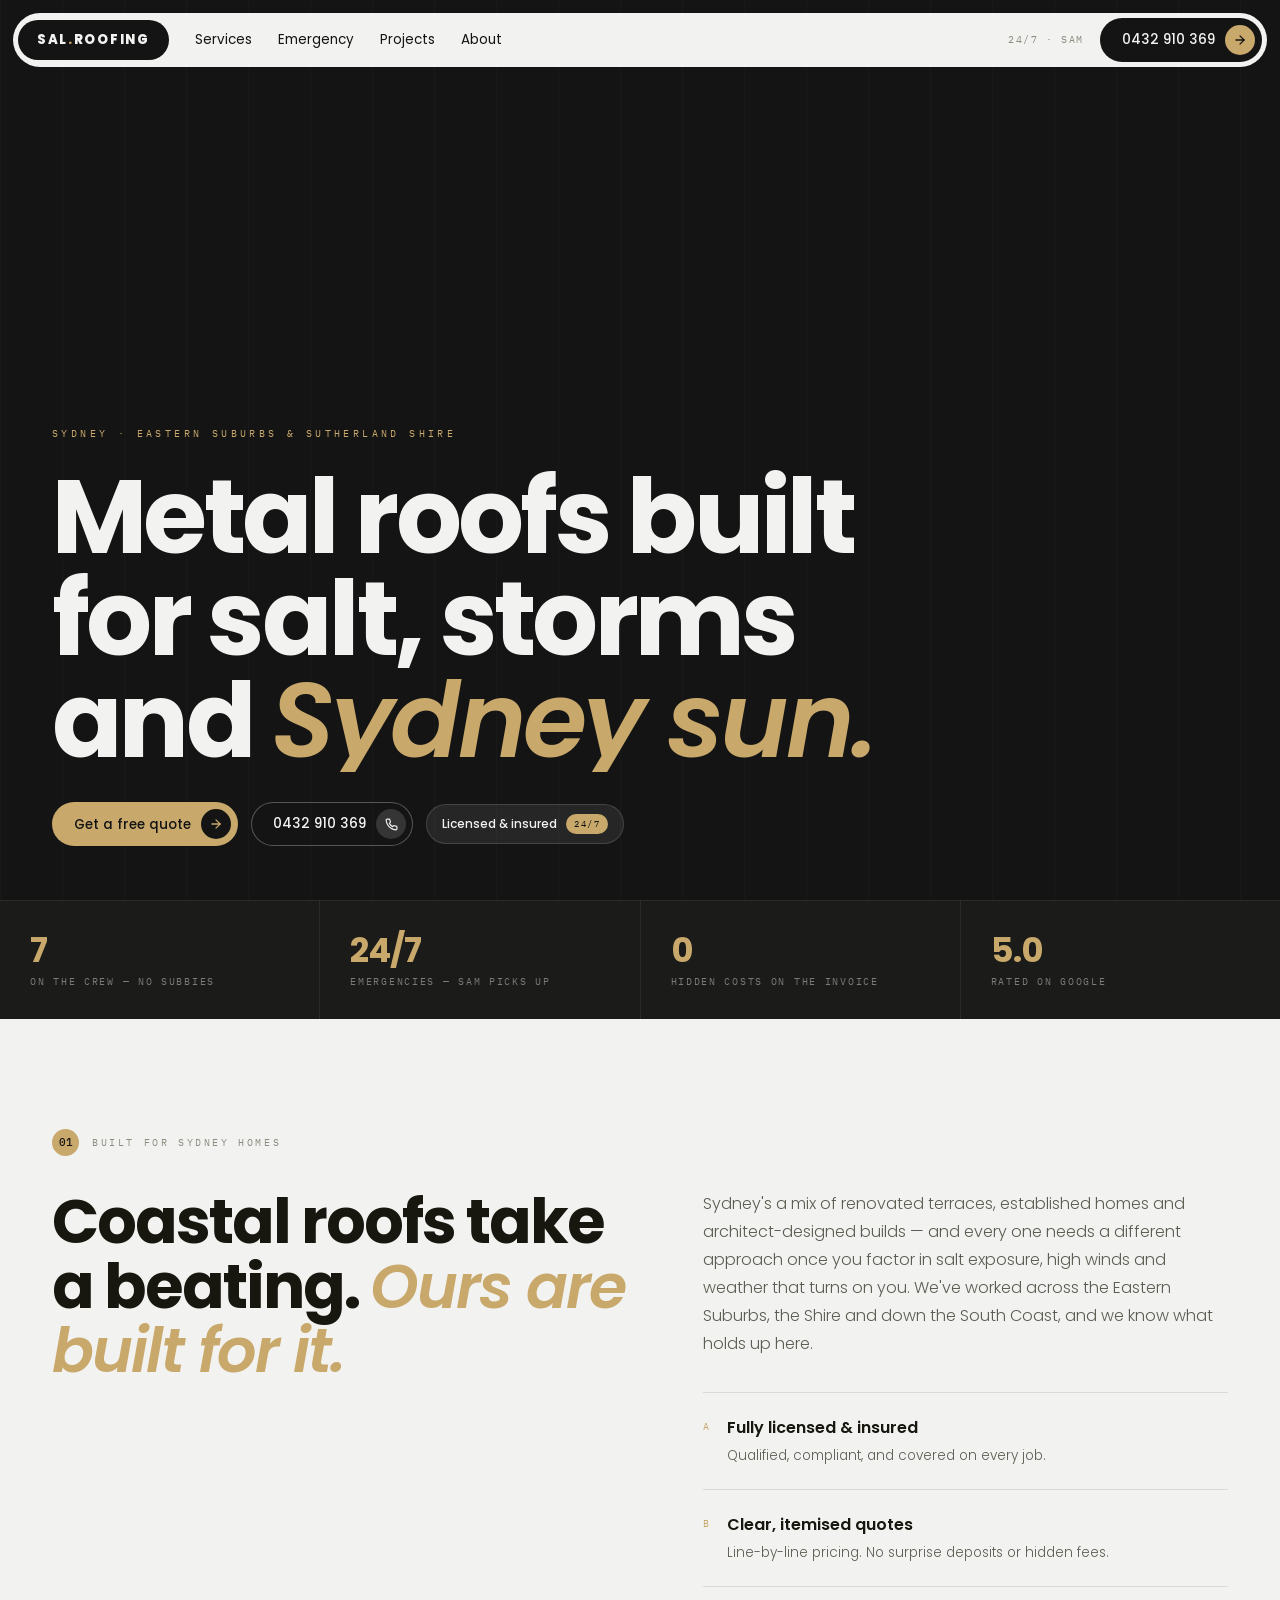
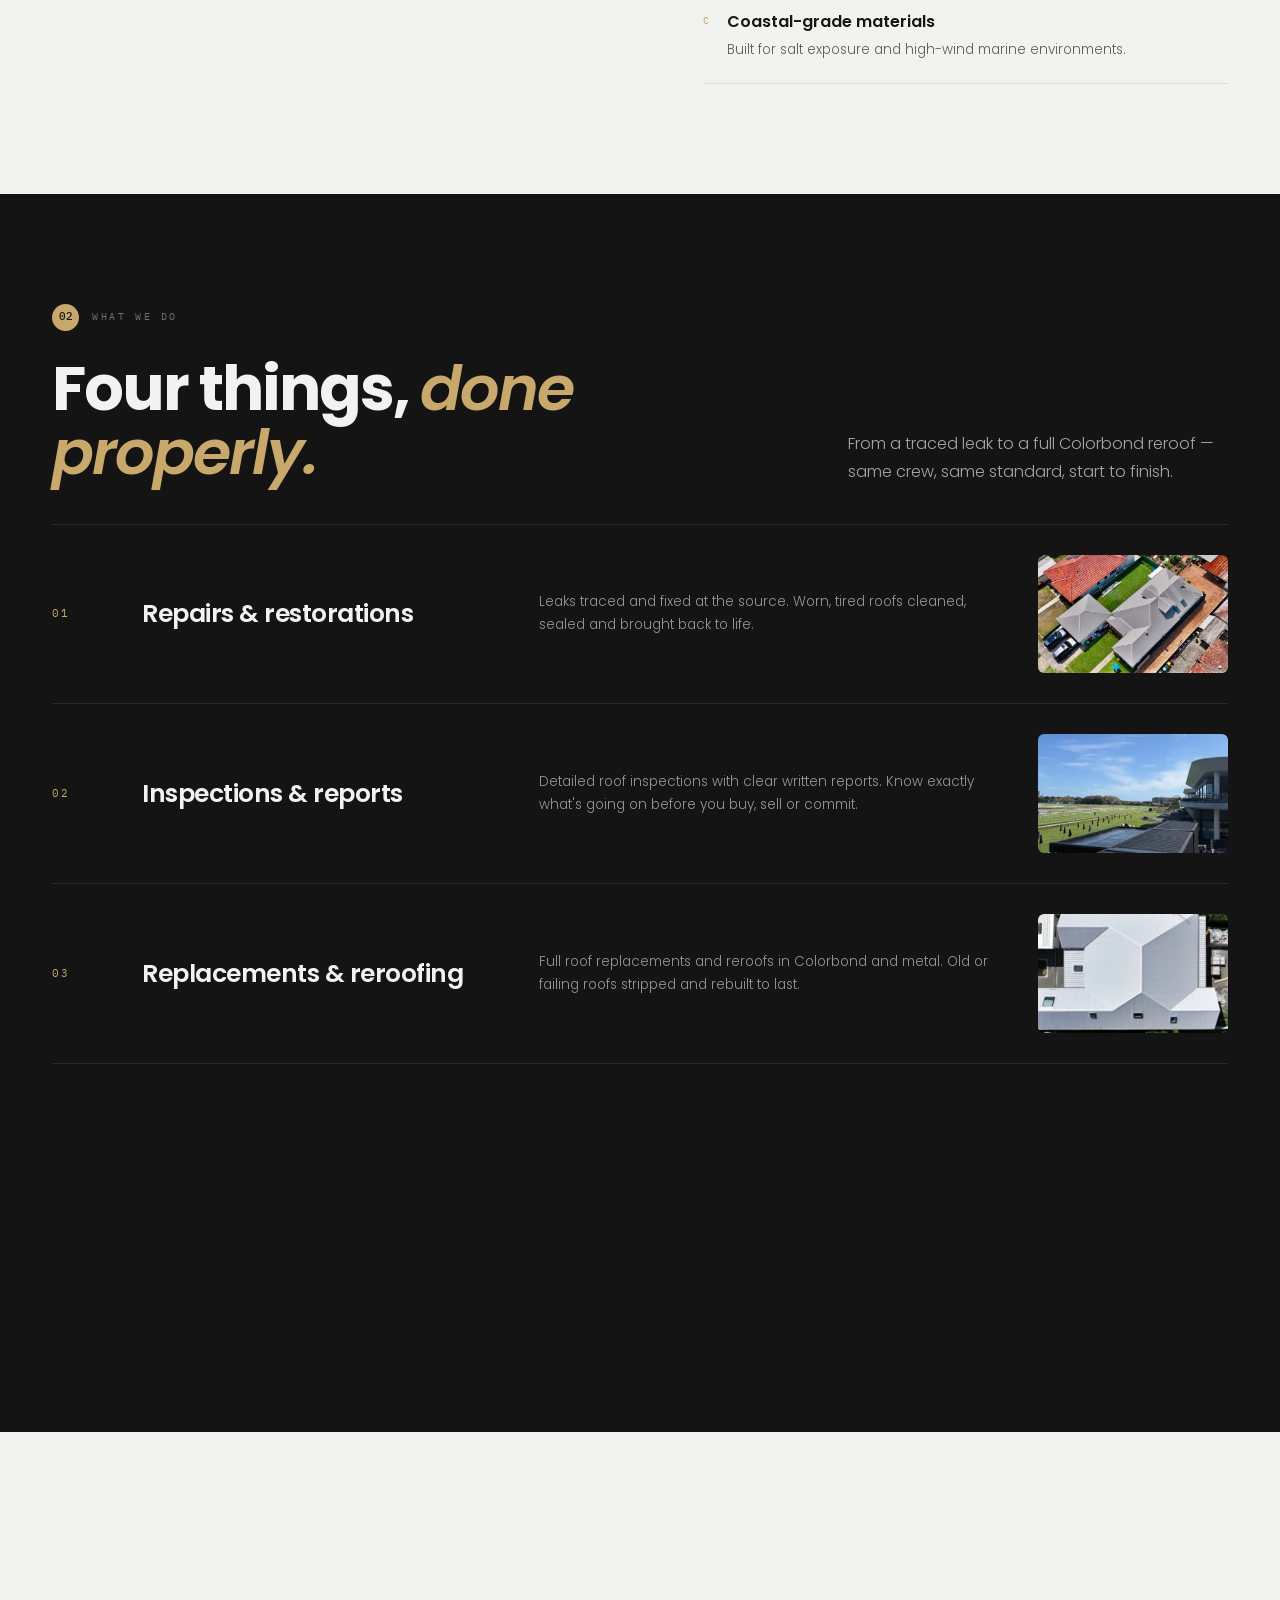
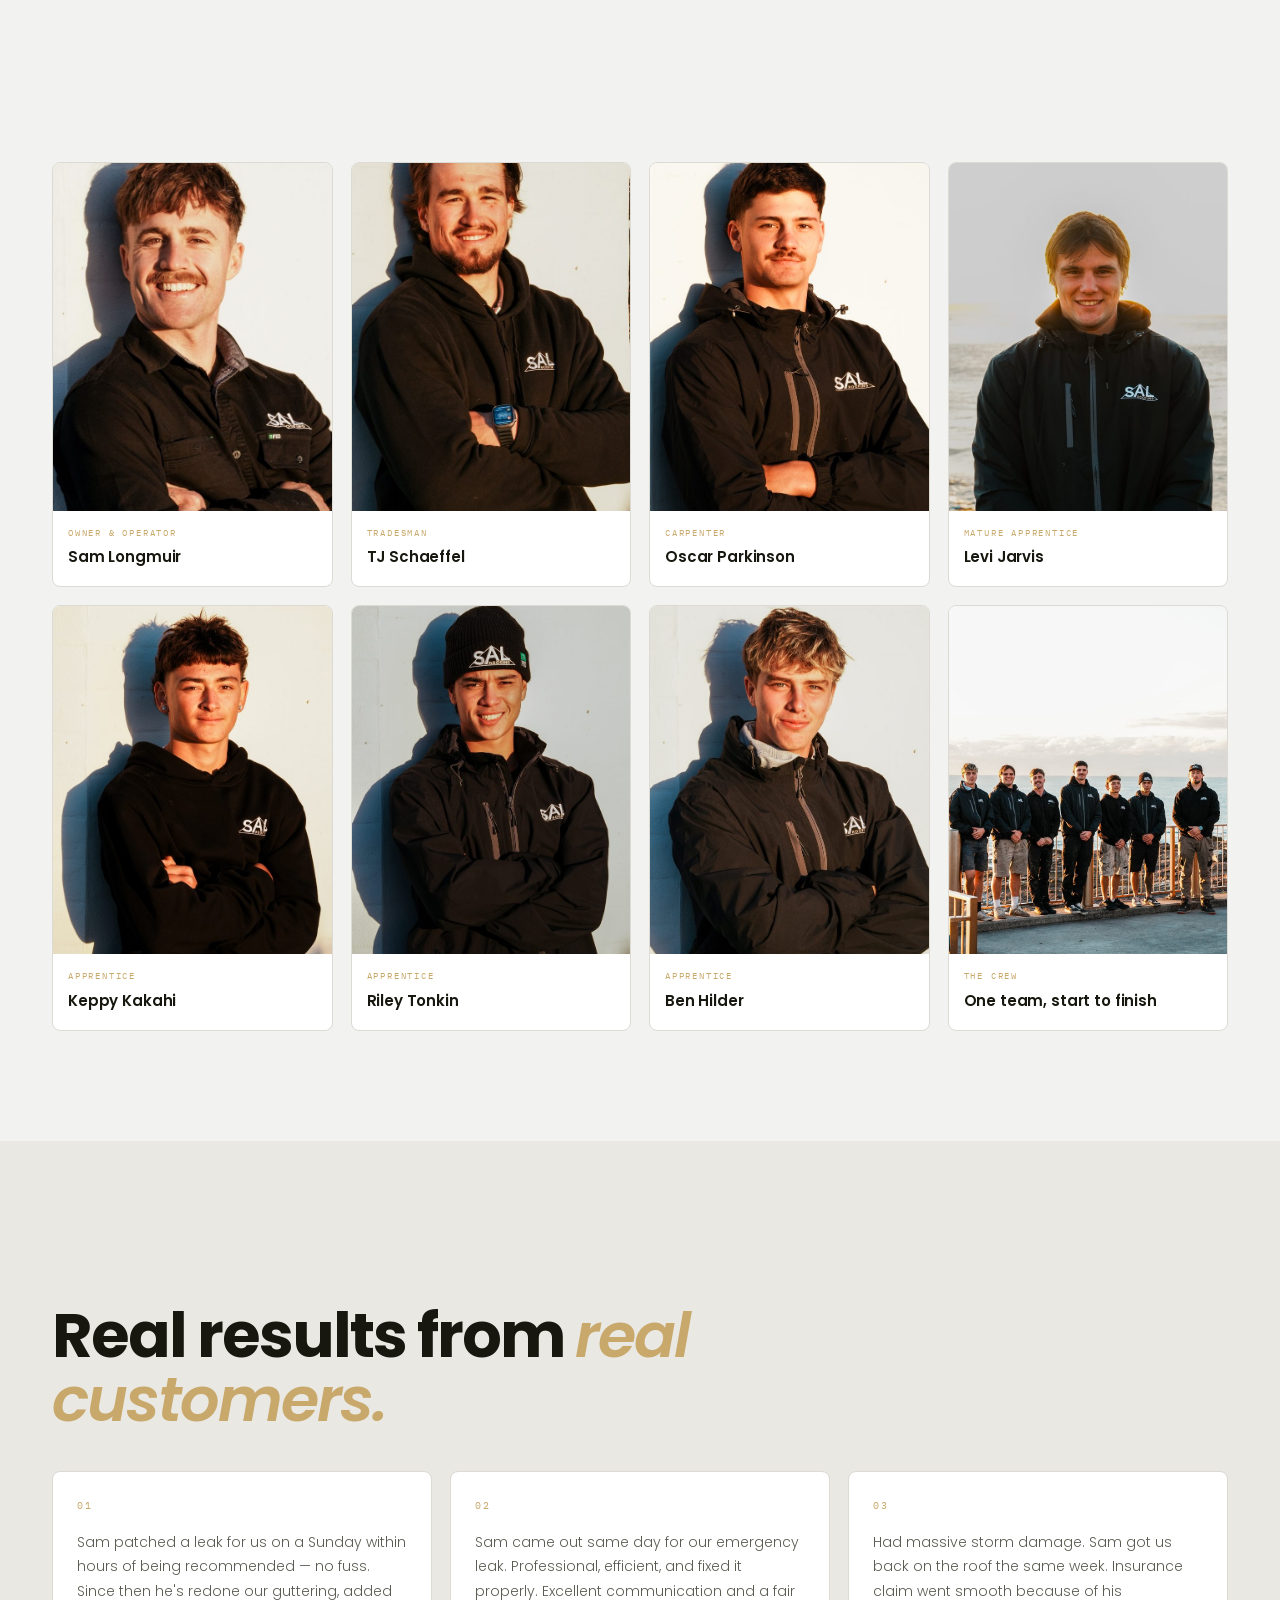
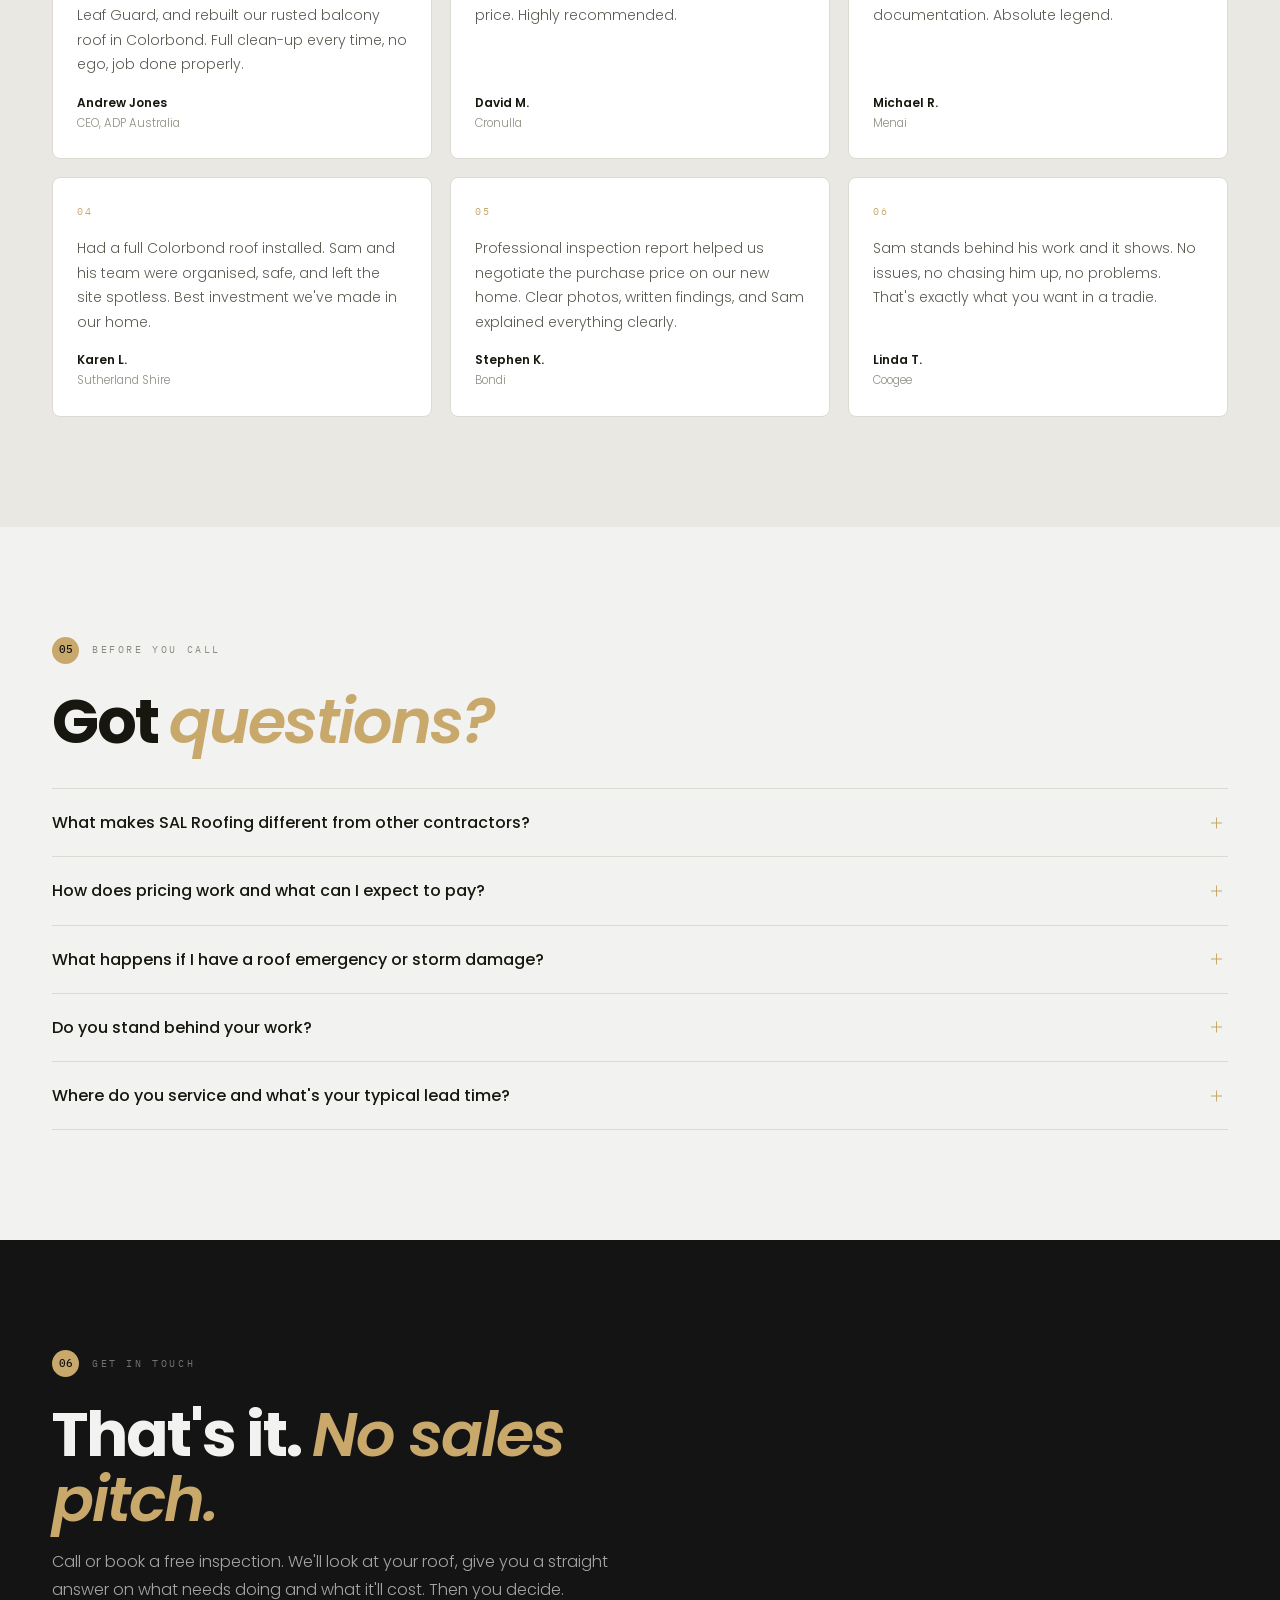
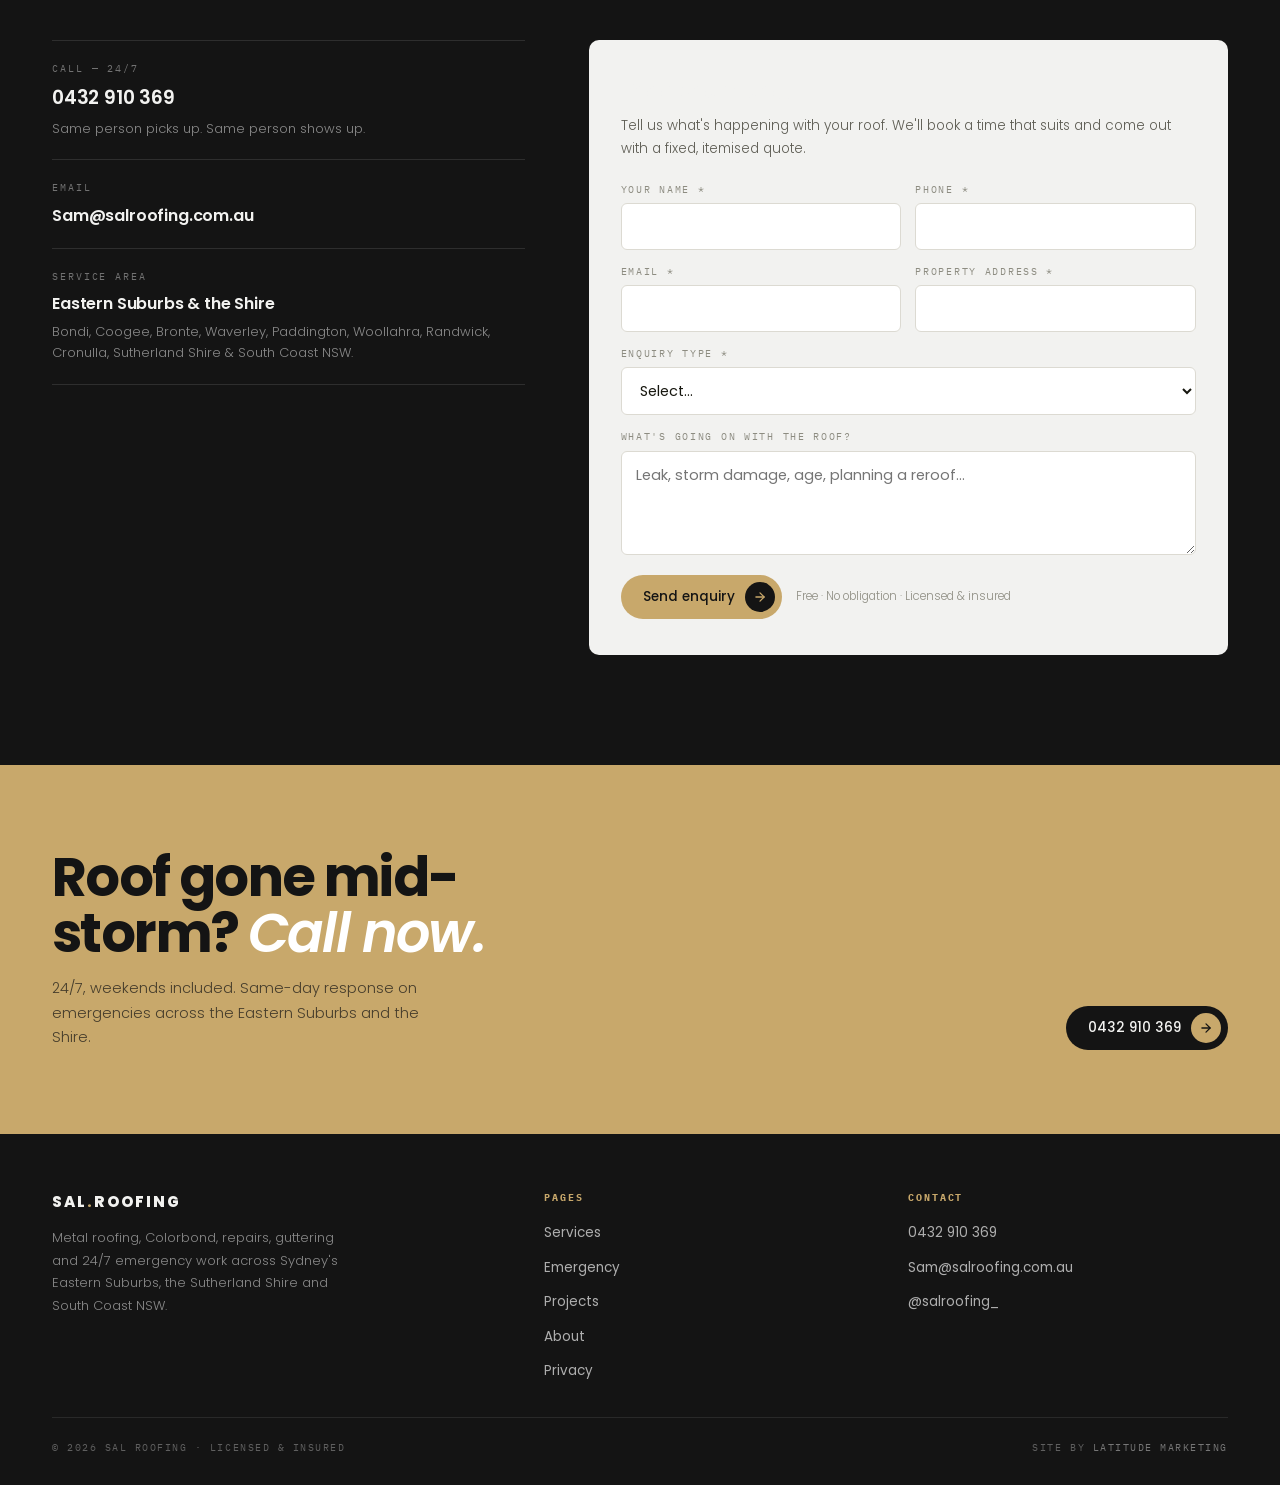
==== index.html @ e1f3be09 "Add Vercel Web Analytics to every page Co-Authored-By: Claude Opus 5.5 <noreply@anthropic.com> Claud" ====
<!DOCTYPE html>
<html lang="en">
<head>
<meta charset="UTF-8">
<meta name="viewport" content="width=device-width, initial-scale=1.0">
<title>SAL Roofing — Metal Roofing & Repairs, Sydney</title>
<meta name="description" content="Metal roofing, Colorbond, repairs & 24/7 emergency service across Sydney's Eastern Suburbs and Sutherland Shire. Free quotes — call 0432 910 369.">
<link rel="canonical" href="https://www.sal-roofing.com.au/">
<meta name="theme-color" content="#141414">

<meta property="og:type" content="website">
<meta property="og:site_name" content="SAL Roofing">
<meta property="og:locale" content="en_AU">
<meta property="og:url" content="https://www.sal-roofing.com.au/">
<meta property="og:title" content="SAL Roofing — Metal Roofing & Repairs, Sydney">
<meta property="og:description" content="Metal roofing, Colorbond, repairs & 24/7 emergency service across Sydney. Free quotes — call 0432 910 369.">
<meta property="og:image" content="https://raw.githubusercontent.com/lukemcgrath12-source/salroofing-website/main/sal-roofing-share.png">
<meta name="twitter:card" content="summary_large_image">
<meta name="twitter:title" content="SAL Roofing — Metal Roofing & Repairs, Sydney">
<meta name="twitter:description" content="Metal roofing, Colorbond, repairs & 24/7 emergency service across Sydney. Free quotes — call 0432 910 369.">
<meta name="twitter:image" content="https://raw.githubusercontent.com/lukemcgrath12-source/salroofing-website/main/sal-roofing-share.png">

<link rel="icon" type="image/svg+xml" href="data:image/svg+xml,%3Csvg xmlns='http://www.w3.org/2000/svg' viewBox='0 0 100 100'%3E%3Crect width='100' height='100' rx='18' fill='%23141414'/%3E%3Ctext x='50' y='67' font-family='Poppins,Arial,sans-serif' font-size='44' font-weight='700' fill='%23C8A86B' text-anchor='middle'%3ESAL%3C/text%3E%3C/svg%3E">

<link rel="preconnect" href="https://fonts.googleapis.com">
<link rel="preconnect" href="https://fonts.gstatic.com" crossorigin>
<link href="https://fonts.googleapis.com/css2?family=Poppins:ital,wght@0,300;0,400;0,500;0,600;0,700;0,800;1,600;1,700&family=IBM+Plex+Mono:wght@400;500&display=swap" rel="stylesheet">

<!-- Google Analytics 4 -->
<script async src="https://www.googletagmanager.com/gtag/js?id=G-PE9WTGV2H5"></script>
<script>
    window.dataLayer = window.dataLayer || [];
    function gtag(){dataLayer.push(arguments);}
    gtag('js', new Date());
    gtag('config', 'G-PE9WTGV2H5');
</script>

<!-- LocalBusiness Schema -->
<script type="application/ld+json">
{
  "@context": "https://schema.org",
  "@type": "RoofingContractor",
  "name": "SAL Roofing",
  "description": "Metal roofing, Colorbond installation, roof repairs, guttering and 24/7 emergency roofing across Sydney.",
  "telephone": "+61432910369",
  "email": "Sam@salroofing.com.au",
  "url": "https://www.sal-roofing.com.au",
  "image": "https://raw.githubusercontent.com/lukemcgrath12-source/salroofing-website/main/sal-roofing-share.png",
  "address": {"@type":"PostalAddress","addressRegion":"NSW","addressCountry":"AU"},
  "areaServed": {"@type":"City","name":"Sydney"},
  "openingHoursSpecification": {"@type":"OpeningHoursSpecification","dayOfWeek":["Monday","Tuesday","Wednesday","Thursday","Friday","Saturday","Sunday"],"opens":"00:00","closes":"23:59"}
}
</script>

<style>
*{margin:0;padding:0;box-sizing:border-box}
:root{
  --char:#141414;--char-2:#1B1B19;--char-3:#242422;--char-4:#33322E;
  --gold:#C8A86B;--gold-dk:#AB8B4E;--gold-soft:rgba(200,168,107,.16);
  --cream:#F2F2F0;--cream-2:#E9E8E3;--line:#DCDAD2;--white:#fff;
  --text:#17170F;--text-mid:#5D5C53;--text-faint:#8D8C81;
  --mono:'IBM Plex Mono',ui-monospace,monospace;
  --sans:'Poppins',-apple-system,BlinkMacSystemFont,sans-serif;
  --ease:cubic-bezier(.25,.1,.25,1);
  --ease-out:cubic-bezier(.22,1,.36,1);
}
html{scroll-behavior:smooth;-webkit-text-size-adjust:100%}
body{font-family:var(--sans);color:var(--text);line-height:1.6;background:var(--cream);-webkit-font-smoothing:antialiased;overflow-x:hidden}
img,video{display:block;max-width:100%}
a{text-decoration:none;color:inherit}
::selection{background:var(--gold);color:var(--char)}
a:focus-visible,button:focus-visible{outline:2px solid var(--gold);outline-offset:3px;border-radius:2px}
.wrap{max-width:1400px;margin:0 auto}
.px{padding-left:20px;padding-right:20px}
@media(min-width:640px){.px{padding-left:34px;padding-right:34px}}
@media(min-width:1024px){.px{padding-left:52px;padding-right:52px}}

/* ---------- UTILITY TYPE ---------- */
.mono{font-family:var(--mono);font-size:10px;letter-spacing:.26em;text-transform:uppercase}
.eyebrow{font-family:var(--mono);font-size:10px;letter-spacing:.3em;text-transform:uppercase;color:var(--gold)}

/* ---------- SIGNATURE: PITCH RULE ---------- */
/* A gold hairline set at roof pitch (22.5°) — the page's recurring mark */
.pitch{position:relative;height:1px;background:var(--line);overflow:visible}
.pitch::after{content:'';position:absolute;left:0;top:0;width:74px;height:1px;background:var(--gold);transform-origin:left center;transform:rotate(-22.5deg)}
.pitch-dark{background:rgba(255,255,255,.09)}
.pitch-dark::after{background:var(--gold)}

/* ---------- HOLD SCREEN ---------- */
.hold{position:fixed;inset:0;background:var(--char);z-index:9999;display:flex;align-items:center;justify-content:center;transition:transform .8s cubic-bezier(.76,0,.24,1),visibility .8s}
.hold.exit{transform:translateY(-101%);visibility:hidden;pointer-events:none}
.hold-stack{display:flex;flex-direction:column;align-items:center;gap:22px}
.hold-mask{overflow:hidden;padding:4px 0}
.hold-word{display:block;font-weight:800;font-size:24px;letter-spacing:.14em;color:var(--cream);transform:translateY(115%);animation:hRise .8s var(--ease-out) .15s forwards}
.hold-word em{font-style:normal;color:var(--gold)}
.hold-track{width:190px;height:1px;background:rgba(255,255,255,.13);position:relative;overflow:hidden}
.hold-fill{position:absolute;inset:0 auto 0 0;width:0;background:var(--gold);animation:hFill .85s var(--ease-out) .5s forwards}
.hold-status{font-family:var(--mono);font-size:9px;letter-spacing:.5em;text-transform:uppercase;color:rgba(255,255,255,.3);opacity:0;animation:hFade .8s ease .65s forwards}
@keyframes hRise{to{transform:translateY(0)}}
@keyframes hFill{to{width:100%}}
@keyframes hFade{to{opacity:1}}

/* ---------- ROLL BUTTON ---------- */
.btn{display:inline-flex;align-items:center;gap:10px;border:none;cursor:pointer;border-radius:999px;padding:7px 7px 7px 22px;font-family:var(--sans);font-size:13.5px;font-weight:500;transition:background .45s var(--ease),color .45s var(--ease)}
.btn .roll{display:block;overflow:hidden;height:20px}
.btn .roll i{display:flex;flex-direction:column;font-style:normal;transition:transform .5s var(--ease)}
.btn .roll b{height:20px;display:flex;align-items:center;font-weight:500;white-space:nowrap}
.btn:hover .roll i{transform:translateY(-50%)}
.btn .circ{width:30px;height:30px;border-radius:999px;display:flex;align-items:center;justify-content:center;flex-shrink:0;transition:transform .5s var(--ease)}
.btn:hover .circ{transform:rotate(-45deg)}
.btn-gold{background:var(--gold);color:var(--char)}
.btn-gold:hover{background:var(--gold-dk)}
.btn-gold .circ{background:var(--char)}
.btn-gold .circ svg{stroke:var(--gold)}
.btn-dark{background:var(--char);color:var(--cream)}
.btn-dark:hover{background:var(--char-3)}
.btn-dark .circ{background:var(--gold)}
.btn-dark .circ svg{stroke:var(--char)}
.btn-ghost{background:transparent;color:var(--cream);box-shadow:inset 0 0 0 1px rgba(255,255,255,.28)}
.btn-ghost:hover{background:rgba(255,255,255,.08)}
.btn-ghost .circ{background:rgba(255,255,255,.14)}
.btn-ghost .circ svg{stroke:var(--cream)}

/* ---------- NAV ---------- */
.navwrap{position:fixed;top:0;left:0;right:0;z-index:120;padding:9px;transition:transform .45s var(--ease)}
.navwrap.hide{transform:translateY(-120%)}
@media(min-width:640px){.navwrap{padding:13px}}
.navbar{max-width:1400px;margin:0 auto;background:var(--cream);border-radius:999px;padding:5px 5px 5px 6px;display:flex;align-items:center;justify-content:space-between;transition:box-shadow .35s}
.navwrap.scrolled .navbar{box-shadow:0 6px 30px rgba(20,20,20,.16)}
.nav-left{display:flex;align-items:center;gap:26px}
.nav-chip{background:var(--char);border-radius:999px;padding:10px 19px;display:flex;align-items:center}
.nav-word{font-weight:800;font-size:13px;letter-spacing:.13em;color:var(--cream);white-space:nowrap}
.nav-word em{font-style:normal;color:var(--gold)}
.nav-links{display:none;align-items:center;gap:26px}
@media(min-width:900px){.nav-links{display:flex}}
.nav-links a{font-size:13.5px;color:var(--char);transition:color .3s;position:relative}
.nav-links a::after{content:'';position:absolute;left:0;bottom:-4px;width:0;height:1px;background:var(--gold);transition:width .35s var(--ease)}
.nav-links a:hover::after{width:100%}
.nav-right{display:none;align-items:center;gap:16px}
@media(min-width:900px){.nav-right{display:flex}}
.nav-note{font-family:var(--mono);font-size:10px;letter-spacing:.16em;text-transform:uppercase;color:var(--text-faint)}
.menu-btn{display:inline-flex;align-items:center;gap:9px;background:var(--char);color:var(--cream);border:none;border-radius:999px;padding:11px 18px;font-family:var(--sans);font-size:12.5px;font-weight:500;cursor:pointer}
@media(min-width:900px){.menu-btn{display:none}}
.menu-btn span{display:block;width:14px;height:1px;background:var(--gold);position:relative}
.menu-btn span::before,.menu-btn span::after{content:'';position:absolute;left:0;width:14px;height:1px;background:var(--gold)}
.menu-btn span::before{top:-4px}.menu-btn span::after{top:4px}

/* ---------- MOBILE SHEET ---------- */
.sheet-layer{position:fixed;inset:0;z-index:200;pointer-events:none}
.sheet-layer.open{pointer-events:auto}
.sheet-bd{position:absolute;inset:0;background:rgba(0,0,0,.62);opacity:0;transition:opacity .45s}
.sheet-layer.open .sheet-bd{opacity:1}
.sheet{position:absolute;top:0;right:0;bottom:0;width:min(88vw,380px);background:var(--char);transform:translateX(101%);transition:transform .55s cubic-bezier(.32,.72,0,1);display:flex;flex-direction:column;padding:26px 24px 30px}
.sheet-layer.open .sheet{transform:translateX(0)}
.sheet-top{display:flex;justify-content:space-between;align-items:center;margin-bottom:38px}
.sheet-close{background:none;border:none;color:var(--cream);font-size:26px;cursor:pointer;line-height:1;padding:4px 8px}
.sheet-nav{display:flex;flex-direction:column;gap:2px;flex:1}
.sheet-nav a{font-size:27px;font-weight:600;color:var(--cream);padding:13px 0;border-bottom:1px solid rgba(255,255,255,.08);display:flex;justify-content:space-between;align-items:center}
.sheet-nav a i{font-style:normal;font-family:var(--mono);font-size:10px;color:var(--gold);letter-spacing:.2em}
.sheet-foot{margin-top:26px;display:flex;flex-direction:column;gap:12px}
.sheet-foot .btn{justify-content:space-between;width:100%}

/* ---------- HERO ---------- */
.hero{position:relative;min-height:100svh;display:flex;flex-direction:column;justify-content:flex-end;overflow:hidden;background:var(--char)}
.hero-video{position:absolute;inset:0;width:100%;height:100%;object-fit:cover;z-index:0}
.hero-shade{position:absolute;inset:0;z-index:1;background:linear-gradient(180deg,rgba(20,20,20,.72) 0%,rgba(20,20,20,.32) 34%,rgba(20,20,20,.55) 68%,rgba(20,20,20,.95) 100%)}
/* standing-seam ribbing — the material, as texture */
.hero-seam{position:absolute;inset:0;z-index:2;pointer-events:none;opacity:.5;
  background:repeating-linear-gradient(90deg,rgba(255,255,255,.045) 0 1px,transparent 1px 62px)}
.hero-inner{position:relative;z-index:3;width:100%;padding-bottom:54px;padding-top:130px}
.hero-label{font-family:var(--mono);font-size:10px;letter-spacing:.34em;text-transform:uppercase;color:var(--gold);margin-bottom:24px;opacity:0;animation:up .9s var(--ease-out) .1s forwards}
.hero h1{font-size:clamp(42px,8.4vw,104px);font-weight:700;line-height:.98;letter-spacing:-.035em;color:var(--cream);max-width:16ch;margin-bottom:30px}
.hero h1 .ln{display:block;overflow:hidden}
.hero h1 .ln>span{display:block;transform:translateY(110%);animation:lnUp .95s var(--ease-out) forwards}
.hero h1 .ln:nth-child(1)>span{animation-delay:.16s}
.hero h1 .ln:nth-child(2)>span{animation-delay:.26s}
.hero h1 .ln:nth-child(3)>span{animation-delay:.36s}
.hero h1 em{font-style:italic;font-weight:600;color:var(--gold)}
.hero-cta{display:flex;flex-wrap:wrap;align-items:center;gap:13px;opacity:0;animation:up .9s var(--ease-out) .52s forwards}
.hero-badge{display:inline-flex;align-items:center;gap:9px;background:rgba(255,255,255,.08);backdrop-filter:blur(8px);border:1px solid rgba(255,255,255,.14);border-radius:999px;padding:9px 15px}
.hero-badge b{font-size:12px;font-weight:500;color:var(--cream)}
.hero-badge i{font-style:normal;font-family:var(--mono);font-size:9px;letter-spacing:.18em;color:var(--char);background:var(--gold);border-radius:999px;padding:3px 8px}
@keyframes up{from{opacity:0;transform:translateY(16px)}to{opacity:1;transform:translateY(0)}}
@keyframes lnUp{to{transform:translateY(0)}}

/* ---------- LEDGER ---------- */
.ledger{background:var(--char-2);border-top:1px solid rgba(255,255,255,.07)}
.ledger-in{display:grid;grid-template-columns:repeat(2,1fr);gap:1px;background:rgba(255,255,255,.07)}
@media(min-width:860px){.ledger-in{grid-template-columns:repeat(4,1fr)}}
.lcell{background:var(--char-2);padding:26px 22px 24px;display:flex;flex-direction:column;gap:7px}
@media(min-width:640px){.lcell{padding:32px 30px 30px}}
.lnum{font-size:34px;font-weight:700;letter-spacing:-.03em;color:var(--gold);line-height:1}
.llab{font-family:var(--mono);font-size:9.5px;letter-spacing:.18em;text-transform:uppercase;color:rgba(255,255,255,.42);line-height:1.6}

/* ---------- SECTION SHELL ---------- */
.sec{padding:78px 0}
@media(min-width:768px){.sec{padding:110px 0}}
.sec-dark{background:var(--char);color:var(--cream)}
.sec-cream2{background:var(--cream-2)}
.badge-row{display:flex;align-items:center;gap:13px;margin-bottom:26px}
.badge-num{width:27px;height:27px;border-radius:999px;background:var(--gold);color:var(--char);font-family:var(--mono);font-size:11px;font-weight:500;display:flex;align-items:center;justify-content:center;flex-shrink:0}
.badge-lab{font-family:var(--mono);font-size:10px;letter-spacing:.26em;text-transform:uppercase;color:var(--text-faint)}
.sec-dark .badge-lab{color:rgba(255,255,255,.4)}
h2.big{font-size:clamp(32px,5.6vw,62px);font-weight:700;line-height:1.04;letter-spacing:-.032em;max-width:17ch}
h2.big em{font-style:italic;font-weight:600;color:var(--gold)}
.lead{font-size:16px;line-height:1.75;color:var(--text-mid);max-width:58ch;font-weight:300}
.sec-dark .lead{color:rgba(255,255,255,.62)}

/* ---------- ABOUT ---------- */
.about-grid{display:grid;gap:44px;margin-top:34px}
@media(min-width:960px){.about-grid{grid-template-columns:1.05fr .95fr;gap:70px;align-items:start}}
.pillars{display:flex;flex-direction:column;margin-top:34px}
.pillar{padding:22px 0;border-top:1px solid var(--line);display:grid;grid-template-columns:auto 1fr;gap:16px;align-items:start}
.pillar:last-child{border-bottom:1px solid var(--line)}
.pillar-k{font-family:var(--mono);font-size:10px;color:var(--gold);letter-spacing:.2em;padding-top:4px}
.pillar h4{font-size:16px;font-weight:600;margin-bottom:4px}
.pillar p{font-size:13.5px;color:var(--text-mid);font-weight:300;line-height:1.65}

/* ---------- SERVICES ---------- */
.svc{display:flex;flex-direction:column;margin-top:38px;border-top:1px solid rgba(255,255,255,.1)}
.svc-row{display:grid;grid-template-columns:auto 1fr;gap:18px;padding:26px 0;border-bottom:1px solid rgba(255,255,255,.1);align-items:start;transition:background .4s}
@media(min-width:900px){.svc-row{grid-template-columns:64px 1.1fr 1.4fr 190px;gap:26px;align-items:center;padding:30px 0}}
.svc-row:hover{background:rgba(255,255,255,.025)}
.svc-n{font-family:var(--mono);font-size:11px;color:var(--gold);letter-spacing:.2em;padding-top:4px}
@media(min-width:900px){.svc-n{padding-top:0}}
.svc-t{font-size:22px;font-weight:600;letter-spacing:-.02em;color:var(--cream);line-height:1.2}
@media(min-width:900px){.svc-t{font-size:25px}}
.svc-d{font-size:13.5px;color:rgba(255,255,255,.56);font-weight:300;line-height:1.7;grid-column:1/-1}
@media(min-width:900px){.svc-d{grid-column:auto}}
.svc-img{grid-column:1/-1;margin-top:6px;border-radius:6px;overflow:hidden;aspect-ratio:16/9}
@media(min-width:900px){.svc-img{grid-column:auto;margin-top:0;aspect-ratio:16/10}}
.svc-img img{width:100%;height:100%;object-fit:cover;transition:transform .8s var(--ease)}
.svc-row:hover .svc-img img{transform:scale(1.05)}

/* ---------- CREW ---------- */
.crew{display:grid;grid-template-columns:repeat(2,1fr);gap:14px;margin-top:38px}
@media(min-width:700px){.crew{grid-template-columns:repeat(3,1fr);gap:18px}}
@media(min-width:1080px){.crew{grid-template-columns:repeat(4,1fr)}}
.mate{background:var(--white);border:1px solid var(--line);border-radius:8px;overflow:hidden;display:flex;flex-direction:column}
.mate-img{aspect-ratio:4/5;overflow:hidden;background:var(--cream-2)}
.mate-img img{width:100%;height:100%;object-fit:cover;transition:transform .7s var(--ease)}
.mate:hover .mate-img img{transform:scale(1.04)}
.mate-b{padding:15px 15px 17px}
.mate-r{font-family:var(--mono);font-size:9px;letter-spacing:.2em;text-transform:uppercase;color:var(--gold);margin-bottom:5px}
.mate-n{font-size:15px;font-weight:600;letter-spacing:-.01em}

/* ---------- REVIEWS ---------- */
.rev{display:grid;gap:14px;margin-top:38px}
@media(min-width:760px){.rev{grid-template-columns:repeat(2,1fr);gap:18px}}
@media(min-width:1100px){.rev{grid-template-columns:repeat(3,1fr)}}
.quote{background:var(--white);border:1px solid var(--line);border-radius:8px;padding:26px 24px;display:flex;flex-direction:column;gap:16px}
.quote-mk{font-family:var(--mono);font-size:10px;letter-spacing:.2em;color:var(--gold)}
.quote p{font-size:14px;line-height:1.75;color:var(--text-mid);font-weight:300;flex:1}
.quote cite{font-style:normal;font-size:12px;font-weight:600;color:var(--text)}
.quote cite span{display:block;font-weight:300;color:var(--text-faint);font-size:11.5px;margin-top:2px}

/* ---------- FAQ ---------- */
.faq{margin-top:34px;border-top:1px solid var(--line)}
.fq{border-bottom:1px solid var(--line)}
.fq-q{width:100%;background:none;border:none;text-align:left;cursor:pointer;padding:22px 44px 22px 0;font-family:var(--sans);font-size:16px;font-weight:500;color:var(--text);position:relative;line-height:1.45}
.fq-q::after{content:'';position:absolute;right:6px;top:50%;width:11px;height:1px;background:var(--gold);transform:translateY(-50%)}
.fq-q::before{content:'';position:absolute;right:11px;top:50%;width:1px;height:11px;background:var(--gold);transform:translateY(-50%);transition:transform .35s var(--ease)}
.fq.open .fq-q::before{transform:translateY(-50%) rotate(90deg)}
.fq-a{max-height:0;overflow:hidden;transition:max-height .45s var(--ease)}
.fq-a p{font-size:14px;line-height:1.75;color:var(--text-mid);font-weight:300;padding-bottom:24px;max-width:64ch}
.fq-a a{color:var(--gold);font-weight:500}

/* ---------- CONTACT / FORM ---------- */
.contact-grid{display:grid;gap:44px;margin-top:36px}
@media(min-width:1000px){.contact-grid{grid-template-columns:.85fr 1.15fr;gap:64px;align-items:start}}
.cinfo{display:flex;flex-direction:column;gap:0}
.crow{padding:20px 0;border-top:1px solid rgba(255,255,255,.11)}
.crow:last-child{border-bottom:1px solid rgba(255,255,255,.11)}
.crow-k{font-family:var(--mono);font-size:9.5px;letter-spacing:.2em;text-transform:uppercase;color:rgba(255,255,255,.4);margin-bottom:7px}
.crow-v{font-size:19px;font-weight:600;color:var(--cream);letter-spacing:-.01em}
.crow-v a:hover{color:var(--gold)}
.crow-s{font-size:13px;color:rgba(255,255,255,.5);font-weight:300;margin-top:5px;line-height:1.6}
.form-card{background:var(--cream);border-radius:10px;padding:28px 24px 30px}
@media(min-width:640px){.form-card{padding:34px 32px 36px}}
.form-head{margin-bottom:22px}
.form-head h3{font-size:22px;font-weight:700;letter-spacing:-.02em;margin-bottom:6px}
.form-head p{font-size:13.5px;color:var(--text-mid);font-weight:300;line-height:1.65}
.fgrid{display:grid;gap:14px}
@media(min-width:600px){.fgrid.two{grid-template-columns:1fr 1fr}}
.field{display:flex;flex-direction:column;gap:6px}
.field label{font-family:var(--mono);font-size:9.5px;letter-spacing:.18em;text-transform:uppercase;color:var(--text-faint)}
.field input,.field select,.field textarea{font-family:var(--sans);font-size:14.5px;color:var(--text);background:var(--white);border:1px solid var(--line);border-radius:6px;padding:12px 14px;transition:border-color .3s,box-shadow .3s;width:100%}
.field textarea{resize:vertical;min-height:104px;line-height:1.6}
.field input:focus,.field select:focus,.field textarea:focus{outline:none;border-color:var(--gold);box-shadow:0 0 0 3px var(--gold-soft)}
.form-actions{margin-top:20px;display:flex;flex-wrap:wrap;align-items:center;gap:14px}
.form-note{font-size:11.5px;color:var(--text-faint);font-weight:300}
#formStatus{display:none;padding:13px 15px;border-radius:6px;font-size:13.5px;margin-top:15px;line-height:1.6}

/* ---------- CTA BAND ---------- */
.band{background:var(--gold);padding:64px 0}
@media(min-width:768px){.band{padding:84px 0}}
.band-in{display:flex;flex-direction:column;gap:26px}
@media(min-width:900px){.band-in{flex-direction:row;justify-content:space-between;align-items:flex-end}}
.band h2{font-size:clamp(30px,5vw,54px);font-weight:700;line-height:1.05;letter-spacing:-.03em;color:var(--char);max-width:15ch}
.band h2 em{font-style:italic;font-weight:600;color:var(--white)}
.band p{font-size:14.5px;color:rgba(20,20,20,.72);font-weight:300;max-width:44ch;margin-top:14px;line-height:1.7}

/* ---------- FOOTER ---------- */
.foot{background:var(--char);color:var(--cream);padding:56px 0 30px}
.foot-top{display:grid;gap:34px;padding-bottom:34px}
@media(min-width:800px){.foot-top{grid-template-columns:1.4fr 1fr 1fr;gap:44px}}
.foot-word{font-weight:800;font-size:15px;letter-spacing:.14em;margin-bottom:13px}
.foot-word em{font-style:normal;color:var(--gold)}
.foot p{font-size:13px;color:rgba(255,255,255,.5);font-weight:300;line-height:1.75;max-width:38ch}
.foot h5{font-family:var(--mono);font-size:9.5px;letter-spacing:.2em;text-transform:uppercase;color:var(--gold);margin-bottom:14px}
.foot ul{list-style:none;display:flex;flex-direction:column;gap:9px}
.foot ul a{font-size:13.5px;color:rgba(255,255,255,.66);transition:color .3s}
.foot ul a:hover{color:var(--gold)}
.foot-btm{padding-top:22px;border-top:1px solid rgba(255,255,255,.09);display:flex;flex-wrap:wrap;gap:12px;justify-content:space-between;align-items:center}
.foot-btm span{font-family:var(--mono);font-size:9.5px;letter-spacing:.16em;text-transform:uppercase;color:rgba(255,255,255,.32)}
.foot-btm a{color:rgba(255,255,255,.42)}
.foot-btm a:hover{color:var(--gold)}

/* ---------- MOBILE CALL BAR ---------- */
.callbar{position:fixed;left:0;right:0;bottom:0;z-index:110;background:var(--char);border-top:1px solid rgba(255,255,255,.1);padding:9px 14px;display:flex;gap:9px;transform:translateY(102%);transition:transform .45s var(--ease)}
.callbar.show{transform:translateY(0)}
@media(min-width:900px){.callbar{display:none}}
.callbar a{flex:1;display:flex;align-items:center;justify-content:center;gap:7px;border-radius:999px;padding:12px;font-size:13px;font-weight:600}
.cb-call{background:var(--gold);color:var(--char)}
.cb-quote{background:rgba(255,255,255,.1);color:var(--cream)}
@media(max-width:899px){body{padding-bottom:0}}

/* ---------- REVEAL ---------- */
.rv{opacity:0;transform:translateY(22px);transition:opacity .85s var(--ease-out),transform .85s var(--ease-out)}
.rv.in{opacity:1;transform:none}
@media(prefers-reduced-motion:reduce){
  *,*::before,*::after{animation-duration:.01ms!important;animation-iteration-count:1!important;transition-duration:.01ms!important;scroll-behavior:auto!important}
  .rv{opacity:1;transform:none}
  .hero h1 .ln>span{transform:none}
  .hero-label,.hero-cta{opacity:1}
}
/* ============================================================
   INNER PAGE COMPONENTS
   ============================================================ */

/* ---------- PAGE HEADER (inner pages) ---------- */
.phead{position:relative;background:var(--char);color:var(--cream);padding:150px 0 66px;overflow:hidden}
@media(min-width:768px){.phead{padding:180px 0 86px}}
.phead-seam{position:absolute;inset:0;pointer-events:none;opacity:.55;
  background:repeating-linear-gradient(90deg,rgba(255,255,255,.04) 0 1px,transparent 1px 62px)}
.phead-in{position:relative;z-index:2}
.phead .eyebrow{margin-bottom:20px;display:block}
.phead h1{font-size:clamp(38px,7vw,80px);font-weight:700;line-height:1.02;letter-spacing:-.035em;max-width:15ch}
.phead h1 em{font-style:italic;font-weight:600;color:var(--gold)}
.phead .lead{margin-top:22px;color:rgba(255,255,255,.62)}
.phead-cta{margin-top:30px;display:flex;flex-wrap:wrap;gap:12px;align-items:center}
.crumb{font-family:var(--mono);font-size:9.5px;letter-spacing:.2em;text-transform:uppercase;color:rgba(255,255,255,.32);margin-bottom:26px;display:flex;gap:9px;align-items:center}
.crumb a{color:rgba(255,255,255,.45)}
.crumb a:hover{color:var(--gold)}

/* ---------- SERVICE DETAIL BLOCKS ---------- */
.sblocks{display:flex;flex-direction:column;gap:0;margin-top:38px}
.sblock{display:grid;gap:22px;padding:38px 0;border-top:1px solid var(--line)}
.sblock:last-child{border-bottom:1px solid var(--line)}
@media(min-width:900px){
  .sblock{grid-template-columns:58px 1fr 1fr;gap:34px;align-items:start;padding:46px 0}
  .sblock.flip .sb-media{order:-1}
}
.sb-n{font-family:var(--mono);font-size:11px;letter-spacing:.2em;color:var(--gold)}
.sb-body h3{font-size:26px;font-weight:600;letter-spacing:-.025em;line-height:1.15;margin-bottom:12px}
@media(min-width:768px){.sb-body h3{font-size:30px}}
.sb-body p{font-size:14.5px;line-height:1.75;color:var(--text-mid);font-weight:300;max-width:52ch}
.sb-list{list-style:none;margin-top:18px;display:flex;flex-direction:column;gap:9px}
.sb-list li{font-size:13.5px;color:var(--text-mid);font-weight:300;padding-left:20px;position:relative;line-height:1.55}
.sb-list li::before{content:'';position:absolute;left:0;top:9px;width:9px;height:1px;background:var(--gold)}
.sb-media{border-radius:8px;overflow:hidden;background:var(--cream-2);aspect-ratio:4/3;display:flex;align-items:center;justify-content:center}
.sb-media img{width:100%;height:100%;object-fit:cover}
.sb-ph{font-family:var(--mono);font-size:10px;letter-spacing:.2em;text-transform:uppercase;color:var(--text-faint);text-align:center;padding:20px}

/* ---------- CREDENTIALS STRIP ---------- */
.creds{display:grid;grid-template-columns:repeat(2,1fr);gap:1px;background:var(--line);border:1px solid var(--line);border-radius:8px;overflow:hidden;margin-top:34px}
@media(min-width:760px){.creds{grid-template-columns:repeat(3,1fr)}}
.cred{background:var(--white);padding:24px 22px;display:flex;flex-direction:column;gap:7px}
.cred-k{font-family:var(--mono);font-size:9.5px;letter-spacing:.2em;text-transform:uppercase;color:var(--text-faint)}
.cred-v{font-size:21px;font-weight:700;letter-spacing:-.02em;color:var(--text)}
.sec-dark .creds{background:rgba(255,255,255,.1);border-color:rgba(255,255,255,.1)}
.sec-dark .cred{background:var(--char-2)}
.sec-dark .cred-k{color:rgba(255,255,255,.4)}
.sec-dark .cred-v{color:var(--cream)}

/* ---------- NUMBERED VALUE ROWS ---------- */
.vrows{margin-top:34px;border-top:1px solid var(--line)}
.vrow{display:grid;grid-template-columns:auto 1fr;gap:16px;padding:24px 0;border-bottom:1px solid var(--line);align-items:start}
@media(min-width:840px){.vrow{grid-template-columns:58px 300px 1fr;gap:30px;align-items:baseline}}
.vrow-n{font-family:var(--mono);font-size:11px;letter-spacing:.2em;color:var(--gold)}
.vrow h4{font-size:18px;font-weight:600;letter-spacing:-.015em;line-height:1.3}
.vrow p{font-size:13.5px;color:var(--text-mid);font-weight:300;line-height:1.7;grid-column:1/-1;max-width:56ch}
@media(min-width:840px){.vrow p{grid-column:auto}}
.sec-dark .vrows,.sec-dark .vrow{border-color:rgba(255,255,255,.1)}
.sec-dark .vrow h4{color:var(--cream)}
.sec-dark .vrow p{color:rgba(255,255,255,.56)}

/* ---------- PROCESS TRACK ---------- */
.track{display:grid;gap:1px;background:var(--line);border:1px solid var(--line);border-radius:8px;overflow:hidden;margin-top:34px}
@media(min-width:640px){.track{grid-template-columns:repeat(2,1fr)}}
@media(min-width:1040px){.track{grid-template-columns:repeat(5,1fr)}}
.tstep{background:var(--white);padding:26px 22px;display:flex;flex-direction:column;gap:9px;position:relative}
.tstep-n{width:26px;height:26px;border-radius:999px;background:var(--char);color:var(--gold);font-family:var(--mono);font-size:10px;display:flex;align-items:center;justify-content:center}
.tstep h4{font-size:15px;font-weight:600;letter-spacing:-.01em}
.tstep p{font-size:12.5px;color:var(--text-mid);font-weight:300;line-height:1.65}
.sec-dark .track{background:rgba(255,255,255,.1);border-color:rgba(255,255,255,.1)}
.sec-dark .tstep{background:var(--char-2)}
.sec-dark .tstep h4{color:var(--cream)}
.sec-dark .tstep p{color:rgba(255,255,255,.5)}
.sec-dark .tstep-n{background:var(--gold);color:var(--char)}

/* ---------- URGENCY CARDS (emergency) ---------- */
.ucards{display:grid;gap:14px;margin-top:34px}
@media(min-width:800px){.ucards{grid-template-columns:repeat(3,1fr);gap:18px}}
.ucard{background:var(--char-2);border:1px solid rgba(255,255,255,.1);border-radius:8px;padding:28px 24px;display:flex;flex-direction:column;gap:11px}
.ucard-n{font-family:var(--mono);font-size:10px;letter-spacing:.22em;color:var(--gold)}
.ucard h4{font-size:19px;font-weight:600;color:var(--cream);letter-spacing:-.015em}
.ucard p{font-size:13.5px;color:rgba(255,255,255,.56);font-weight:300;line-height:1.7}

/* ---------- PROJECT GRID ---------- */
.pgrid{display:grid;gap:16px;margin-top:38px}
@media(min-width:720px){.pgrid{grid-template-columns:repeat(2,1fr);gap:20px}}
.pcard{background:var(--white);border:1px solid var(--line);border-radius:8px;overflow:hidden;display:flex;flex-direction:column}
.pcard-img{aspect-ratio:16/10;background:var(--cream-2);overflow:hidden;display:flex;align-items:center;justify-content:center}
.pcard-img img{width:100%;height:100%;object-fit:cover;transition:transform .8s var(--ease)}
.pcard:hover .pcard-img img{transform:scale(1.04)}
.pcard-b{padding:22px 22px 24px;display:flex;flex-direction:column;gap:8px}
.pcard-k{font-family:var(--mono);font-size:9.5px;letter-spacing:.2em;text-transform:uppercase;color:var(--gold)}
.pcard h3{font-size:19px;font-weight:600;letter-spacing:-.018em}
.pcard p{font-size:13.5px;color:var(--text-mid);font-weight:300;line-height:1.7}

/* ---------- PROSE (privacy) ---------- */
.prose{max-width:70ch;margin-top:30px}
.prose h2{font-size:22px;font-weight:600;letter-spacing:-.02em;margin:34px 0 12px}
.prose h2:first-child{margin-top:0}
.prose p{font-size:14.5px;line-height:1.8;color:var(--text-mid);font-weight:300;margin-bottom:14px}
.prose ul{margin:0 0 16px 0;padding-left:0;list-style:none}
.prose li{font-size:14.5px;line-height:1.8;color:var(--text-mid);font-weight:300;padding-left:20px;position:relative;margin-bottom:7px}
.prose li::before{content:'';position:absolute;left:0;top:13px;width:9px;height:1px;background:var(--gold)}
.prose a{color:var(--gold);font-weight:500}
.prose-meta{font-family:var(--mono);font-size:10px;letter-spacing:.2em;text-transform:uppercase;color:var(--text-faint);padding-bottom:22px;border-bottom:1px solid var(--line);margin-bottom:30px}

</style>
</head>
<body>

<!-- HOLD -->
<div class="hold" id="hold" aria-hidden="true">
  <div class="hold-stack">
    <div class="hold-mask"><span class="hold-word">SAL<em>.</em>ROOFING</span></div>
    <div class="hold-track"><div class="hold-fill"></div></div>
    <div class="hold-status">Sydney · Metal Roofing</div>
  </div>
</div>

<!-- NAV -->
<div class="navwrap" id="navwrap">
  <nav class="navbar px" style="padding-left:5px;padding-right:5px">
    <div class="nav-left">
      <a href="/" class="nav-chip"><span class="nav-word">SAL<em>.</em>ROOFING</span></a>
      <div class="nav-links">
        <a href="/services">Services</a>
        <a href="/emergency">Emergency</a>
        <a href="/projects">Projects</a>
        <a href="/about">About</a>
      </div>
    </div>
    <div class="nav-right">
      <span class="nav-note">24/7 · Sam</span>
      <a href="tel:0432910369" class="btn btn-dark">
        <span class="roll"><i><b>0432 910 369</b><b>0432 910 369</b></i></span>
        <span class="circ"><svg width="14" height="14" viewBox="0 0 24 24" fill="none" stroke-width="2.2" stroke-linecap="round" stroke-linejoin="round"><line x1="5" y1="12" x2="19" y2="12"/><polyline points="12 5 19 12 12 19"/></svg></span>
      </a>
    </div>
    <button class="menu-btn" id="menuBtn" aria-label="Open menu">Menu <span></span></button>
  </nav>
</div>

<!-- SHEET -->
<div class="sheet-layer" id="sheetLayer">
  <div class="sheet-bd" id="sheetBd"></div>
  <aside class="sheet" role="dialog" aria-label="Menu">
    <div class="sheet-top">
      <span class="nav-word" style="color:var(--cream)">SAL<em style="color:var(--gold);font-style:normal">.</em>ROOFING</span>
      <button class="sheet-close" id="sheetClose" aria-label="Close menu">&times;</button>
    </div>
    <nav class="sheet-nav">
      <a href="/services">Services <i>01</i></a>
      <a href="/emergency">Emergency <i>02</i></a>
      <a href="/projects">Projects <i>03</i></a>
      <a href="/about">About <i>04</i></a>
      <a href="#quote">Get a quote <i>05</i></a>
    </nav>
    <div class="sheet-foot">
      <a href="tel:0432910369" class="btn btn-gold">
        <span class="roll"><i><b>Call Sam — 0432 910 369</b><b>Call Sam — 0432 910 369</b></i></span>
        <span class="circ"><svg width="14" height="14" viewBox="0 0 24 24" fill="none" stroke-width="2.2" stroke-linecap="round" stroke-linejoin="round"><line x1="5" y1="12" x2="19" y2="12"/><polyline points="12 5 19 12 12 19"/></svg></span>
      </a>
    </div>
  </aside>
</div>

<!-- HERO -->
<header class="hero">
  <video class="hero-video" autoplay muted loop playsinline preload="auto" aria-hidden="true">
    <source src="sal-roofing-hero-video-1.mp4" type="video/mp4">
  </video>
  <div class="hero-shade"></div>
  <div class="hero-seam"></div>
  <div class="hero-inner wrap px">
    <p class="hero-label">Sydney · Eastern Suburbs &amp; Sutherland Shire</p>
    <h1>
      <span class="ln"><span>Metal roofs built</span></span>
      <span class="ln"><span>for salt, storms</span></span>
      <span class="ln"><span>and <em>Sydney sun.</em></span></span>
    </h1>
    <div class="hero-cta">
      <a href="#quote" class="btn btn-gold">
        <span class="roll"><i><b>Get a free quote</b><b>Get a free quote</b></i></span>
        <span class="circ"><svg width="14" height="14" viewBox="0 0 24 24" fill="none" stroke-width="2.2" stroke-linecap="round" stroke-linejoin="round"><line x1="5" y1="12" x2="19" y2="12"/><polyline points="12 5 19 12 12 19"/></svg></span>
      </a>
      <a href="tel:0432910369" class="btn btn-ghost">
        <span class="roll"><i><b>0432 910 369</b><b>0432 910 369</b></i></span>
        <span class="circ"><svg width="13" height="13" viewBox="0 0 24 24" fill="none" stroke-width="2.2" stroke-linecap="round" stroke-linejoin="round"><path d="M22 16.92v3a2 2 0 0 1-2.18 2 19.79 19.79 0 0 1-8.63-3.07 19.5 19.5 0 0 1-6-6 19.79 19.79 0 0 1-3.07-8.67A2 2 0 0 1 4.11 2h3a2 2 0 0 1 2 1.72c.127.96.361 1.903.7 2.81a2 2 0 0 1-.45 2.11L8.09 9.91a16 16 0 0 0 6 6l1.27-1.27a2 2 0 0 1 2.11-.45c.907.339 1.85.573 2.81.7A2 2 0 0 1 22 16.92z"/></svg></span>
      </a>
      <div class="hero-badge">
        <b>Licensed &amp; insured</b>
        <i>24/7</i>
      </div>
    </div>
  </div>
</header>

<!-- LEDGER -->
<section class="ledger" aria-label="Key facts">
  <div class="ledger-in wrap">
    <div class="lcell"><span class="lnum">7</span><span class="llab">On the crew — no subbies</span></div>
    <div class="lcell"><span class="lnum">24/7</span><span class="llab">Emergencies — Sam picks up</span></div>
    <div class="lcell"><span class="lnum">0</span><span class="llab">Hidden costs on the invoice</span></div>
    <div class="lcell"><span class="lnum">5.0</span><span class="llab">Rated on Google</span></div>
  </div>
</section>

<!-- 01 · ABOUT -->
<section class="sec">
  <div class="wrap px">
    <div class="badge-row rv"><span class="badge-num">01</span><span class="badge-lab">Built for Sydney homes</span></div>
    <div class="about-grid">
      <div class="rv">
        <h2 class="big">Coastal roofs take a beating. <em>Ours are built for it.</em></h2>
      </div>
      <div class="rv">
        <p class="lead">Sydney's a mix of renovated terraces, established homes and architect-designed builds — and every one needs a different approach once you factor in salt exposure, high winds and weather that turns on you. We've worked across the Eastern Suburbs, the Shire and down the South Coast, and we know what holds up here.</p>
        <div class="pillars">
          <div class="pillar">
            <span class="pillar-k">A</span>
            <div><h4>Fully licensed &amp; insured</h4><p>Qualified, compliant, and covered on every job.</p></div>
          </div>
          <div class="pillar">
            <span class="pillar-k">B</span>
            <div><h4>Clear, itemised quotes</h4><p>Line-by-line pricing. No surprise deposits or hidden fees.</p></div>
          </div>
          <div class="pillar">
            <span class="pillar-k">C</span>
            <div><h4>Coastal-grade materials</h4><p>Built for salt exposure and high-wind marine environments.</p></div>
          </div>
        </div>
      </div>
    </div>
  </div>
</section>

<!-- 02 · SERVICES -->
<section class="sec sec-dark">
  <div class="wrap px">
    <div class="badge-row rv"><span class="badge-num">02</span><span class="badge-lab">What we do</span></div>
    <div class="rv" style="display:flex;flex-wrap:wrap;gap:24px;justify-content:space-between;align-items:flex-end">
      <h2 class="big">Four things, <em>done properly.</em></h2>
      <p class="lead" style="max-width:38ch">From a traced leak to a full Colorbond reroof — same crew, same standard, start to finish.</p>
    </div>
    <div class="svc">
      <article class="svc-row rv">
        <span class="svc-n">01</span>
        <h3 class="svc-t">Repairs &amp; restorations</h3>
        <p class="svc-d">Leaks traced and fixed at the source. Worn, tired roofs cleaned, sealed and brought back to life.</p>
        <div class="svc-img"><img src="sal-roofing-service-repairs.jpg" alt="Roof repair work in progress" loading="lazy"></div>
      </article>
      <article class="svc-row rv">
        <span class="svc-n">02</span>
        <h3 class="svc-t">Inspections &amp; reports</h3>
        <p class="svc-d">Detailed roof inspections with clear written reports. Know exactly what's going on before you buy, sell or commit.</p>
        <div class="svc-img"><img src="sal-roofing-service-inspections.jpg" alt="Roof inspection being carried out" loading="lazy"></div>
      </article>
      <article class="svc-row rv">
        <span class="svc-n">03</span>
        <h3 class="svc-t">Replacements &amp; reroofing</h3>
        <p class="svc-d">Full roof replacements and reroofs in Colorbond and metal. Old or failing roofs stripped and rebuilt to last.</p>
        <div class="svc-img"><img src="sal-roofing-service-replacements.jpg" alt="Colorbond roof replacement" loading="lazy"></div>
      </article>
      <article class="svc-row rv">
        <span class="svc-n">04</span>
        <h3 class="svc-t">Guttering &amp; roof plumbing</h3>
        <p class="svc-d">Gutters, downpipes, flashing and roof plumbing. Proper drainage built to handle heavy Sydney storms.</p>
        <div class="svc-img"><img src="sal-roofing-service-guttering.jpg" alt="New guttering installation" loading="lazy"></div>
      </article>
    </div>
    <div class="rv" style="margin-top:34px">
      <a href="/services" class="btn btn-gold">
        <span class="roll"><i><b>See all services</b><b>See all services</b></i></span>
        <span class="circ"><svg width="14" height="14" viewBox="0 0 24 24" fill="none" stroke-width="2.2" stroke-linecap="round" stroke-linejoin="round"><line x1="5" y1="12" x2="19" y2="12"/><polyline points="12 5 19 12 12 19"/></svg></span>
      </a>
    </div>
  </div>
</section>

<!-- 03 · CREW -->
<section class="sec">
  <div class="wrap px">
    <div class="badge-row rv"><span class="badge-num">03</span><span class="badge-lab">Meet the crew</span></div>
    <div class="rv" style="display:flex;flex-wrap:wrap;gap:24px;justify-content:space-between;align-items:flex-end">
      <h2 class="big">The team behind <em>the work.</em></h2>
      <p class="lead" style="max-width:40ch">You're not hiring a faceless outfit. You're hiring Sam and a tight crew who turn up, do it right, and stand behind every job.</p>
    </div>
    <div class="crew">
      <article class="mate rv"><div class="mate-img"><img src="sal-roofing-team-6.jpg" alt="Sam Longmuir, SAL Roofing" loading="lazy"></div><div class="mate-b"><div class="mate-r">Owner &amp; Operator</div><div class="mate-n">Sam Longmuir</div></div></article>
      <article class="mate rv"><div class="mate-img"><img src="sal-roofing-team-2.jpg" alt="TJ Schaeffel, SAL Roofing" loading="lazy"></div><div class="mate-b"><div class="mate-r">Tradesman</div><div class="mate-n">TJ Schaeffel</div></div></article>
      <article class="mate rv"><div class="mate-img"><img src="sal-roofing-team-7.jpg" alt="Oscar Parkinson, SAL Roofing" loading="lazy"></div><div class="mate-b"><div class="mate-r">Carpenter</div><div class="mate-n">Oscar Parkinson</div></div></article>
      <article class="mate rv"><div class="mate-img"><img src="sal-roofing-team-5.jpg" alt="Levi Jarvis, SAL Roofing" loading="lazy"></div><div class="mate-b"><div class="mate-r">Mature Apprentice</div><div class="mate-n">Levi Jarvis</div></div></article>
      <article class="mate rv"><div class="mate-img"><img src="sal-roofing-team-1.jpg" alt="Keppy Kakahi, SAL Roofing" loading="lazy"></div><div class="mate-b"><div class="mate-r">Apprentice</div><div class="mate-n">Keppy Kakahi</div></div></article>
      <article class="mate rv"><div class="mate-img"><img src="sal-roofing-team-3.jpg" alt="Riley Tonkin, SAL Roofing" loading="lazy"></div><div class="mate-b"><div class="mate-r">Apprentice</div><div class="mate-n">Riley Tonkin</div></div></article>
      <article class="mate rv"><div class="mate-img"><img src="sal-roofing-team-4.jpg" alt="Ben Hilder, SAL Roofing" loading="lazy"></div><div class="mate-b"><div class="mate-r">Apprentice</div><div class="mate-n">Ben Hilder</div></div></article>
      <article class="mate rv"><div class="mate-img"><img src="sal-roofing-team-group.jpg" alt="The SAL Roofing crew" loading="lazy"></div><div class="mate-b"><div class="mate-r">The crew</div><div class="mate-n">One team, start to finish</div></div></article>
    </div>
  </div>
</section>

<!-- 04 · REVIEWS -->
<section class="sec sec-cream2">
  <div class="wrap px">
    <div class="badge-row rv"><span class="badge-num">04</span><span class="badge-lab">Rated 5.0 on Google</span></div>
    <div class="rv"><h2 class="big">Real results from <em>real customers.</em></h2></div>
    <div class="rev">
      <blockquote class="quote rv">
        <span class="quote-mk">01</span>
        <p>Sam patched a leak for us on a Sunday within hours of being recommended — no fuss. Since then he's redone our guttering, added Leaf Guard, and rebuilt our rusted balcony roof in Colorbond. Full clean-up every time, no ego, job done properly.</p>
        <cite>Andrew Jones<span>CEO, ADP Australia</span></cite>
      </blockquote>
      <blockquote class="quote rv">
        <span class="quote-mk">02</span>
        <p>Sam came out same day for our emergency leak. Professional, efficient, and fixed it properly. Excellent communication and a fair price. Highly recommended.</p>
        <cite>David M.<span>Cronulla</span></cite>
      </blockquote>
      <blockquote class="quote rv">
        <span class="quote-mk">03</span>
        <p>Had massive storm damage. Sam got us back on the roof the same week. Insurance claim went smooth because of his documentation. Absolute legend.</p>
        <cite>Michael R.<span>Menai</span></cite>
      </blockquote>
      <blockquote class="quote rv">
        <span class="quote-mk">04</span>
        <p>Had a full Colorbond roof installed. Sam and his team were organised, safe, and left the site spotless. Best investment we've made in our home.</p>
        <cite>Karen L.<span>Sutherland Shire</span></cite>
      </blockquote>
      <blockquote class="quote rv">
        <span class="quote-mk">05</span>
        <p>Professional inspection report helped us negotiate the purchase price on our new home. Clear photos, written findings, and Sam explained everything clearly.</p>
        <cite>Stephen K.<span>Bondi</span></cite>
      </blockquote>
      <blockquote class="quote rv">
        <span class="quote-mk">06</span>
        <p>Sam stands behind his work and it shows. No issues, no chasing him up, no problems. That's exactly what you want in a tradie.</p>
        <cite>Linda T.<span>Coogee</span></cite>
      </blockquote>
    </div>
  </div>
</section>

<!-- 05 · FAQ -->
<section class="sec">
  <div class="wrap px">
    <div class="badge-row rv"><span class="badge-num">05</span><span class="badge-lab">Before you call</span></div>
    <div class="rv"><h2 class="big">Got <em>questions?</em></h2></div>
    <div class="faq rv">
      <div class="fq">
        <button class="fq-q" aria-expanded="false">What makes SAL Roofing different from other contractors?</button>
        <div class="fq-a"><p>You're not hiring a franchised roofing empire. You're working directly with Sam — the owner and operator. Same crew, no call centre, no hidden contractors. We show up, we finish the job properly, and we stand behind the work.</p></div>
      </div>
      <div class="fq">
        <button class="fq-q" aria-expanded="false">How does pricing work and what can I expect to pay?</button>
        <div class="fq-a"><p>We provide transparent, fixed quotes with no hidden costs or upsells. Colorbond metal roofing typically runs $80–150/m² installed, depending on size, pitch, and complexity. Get a free inspection and written quote — no obligation. <a href="tel:0432910369">Call 0432 910 369</a> to book yours.</p></div>
      </div>
      <div class="fq">
        <button class="fq-q" aria-expanded="false">What happens if I have a roof emergency or storm damage?</button>
        <div class="fq-a"><p>We're available 24/7, including weekends. Call <a href="tel:0432910369">0432 910 369</a> and the same person picks up — not a call centre. We aim for same-day response on emergency calls, assess damage on-site, and handle insurance claim documentation so you don't have to.</p></div>
      </div>
      <div class="fq">
        <button class="fq-q" aria-expanded="false">Do you stand behind your work?</button>
        <div class="fq-a"><p>Absolutely. If something goes wrong because of our workmanship, we come back and put it right. Colorbond roofing itself lasts 40–70 years with proper care, and we provide full documentation on materials and any manufacturer warranties so your protection is always clear.</p></div>
      </div>
      <div class="fq">
        <button class="fq-q" aria-expanded="false">Where do you service and what's your typical lead time?</button>
        <div class="fq-a"><p>We service Sydney's Eastern Suburbs — Bondi, Coogee, Bronte, Waverley, Paddington, Woollahra and Randwick — plus Cronulla, the Sutherland Shire and down the South Coast. For non-emergency work we can usually fit you in within 1–2 weeks depending on scope. Emergency calls get same-day response.</p></div>
      </div>
    </div>
  </div>
</section>

<!-- 06 · CONTACT -->
<section class="sec sec-dark" id="quote">
  <div class="wrap px">
    <div class="badge-row rv"><span class="badge-num">06</span><span class="badge-lab">Get in touch</span></div>
    <div class="rv" style="max-width:60ch">
      <h2 class="big">That's it. <em>No sales pitch.</em></h2>
      <p class="lead" style="margin-top:16px">Call or book a free inspection. We'll look at your roof, give you a straight answer on what needs doing and what it'll cost. Then you decide.</p>
    </div>
    <div class="contact-grid">
      <div class="cinfo rv">
        <div class="crow">
          <div class="crow-k">Call — 24/7</div>
          <div class="crow-v"><a href="tel:0432910369">0432 910 369</a></div>
          <div class="crow-s">Same person picks up. Same person shows up.</div>
        </div>
        <div class="crow">
          <div class="crow-k">Email</div>
          <div class="crow-v" style="font-size:16px"><a href="mailto:Sam@salroofing.com.au">Sam@salroofing.com.au</a></div>
        </div>
        <div class="crow">
          <div class="crow-k">Service area</div>
          <div class="crow-v" style="font-size:16px">Eastern Suburbs &amp; the Shire</div>
          <div class="crow-s">Bondi, Coogee, Bronte, Waverley, Paddington, Woollahra, Randwick, Cronulla, Sutherland Shire &amp; South Coast NSW.</div>
        </div>
      </div>

      <div class="form-card rv">
        <div class="form-head">
          <h3>Book your quote</h3>
          <p>Tell us what's happening with your roof. We'll book a time that suits and come out with a fixed, itemised quote.</p>
        </div>
        <form id="quoteForm" action="https://formspree.io/f/xbdvyavy" method="POST" onsubmit="handleSubmit(event)">
          <input type="hidden" name="_subject" value="New Quote Request — SAL Roofing Website">
          <div class="fgrid two">
            <div class="field"><label for="f-name">Your name *</label><input id="f-name" type="text" name="name" required></div>
            <div class="field"><label for="f-phone">Phone *</label><input id="f-phone" type="tel" name="phone" required></div>
          </div>
          <div class="fgrid two" style="margin-top:14px">
            <div class="field"><label for="f-email">Email *</label><input id="f-email" type="email" name="email" required></div>
            <div class="field"><label for="f-address">Property address *</label><input id="f-address" type="text" name="address" required></div>
          </div>
          <div class="fgrid" style="margin-top:14px">
            <div class="field">
              <label for="f-type">Enquiry type *</label>
              <select id="f-type" name="enquiry_type" required>
                <option value="">Select…</option>
                <option value="general">General enquiry</option>
                <option value="emergency">Emergency repair</option>
                <option value="install">New roof install</option>
                <option value="quote">Quote request</option>
                <option value="other">Other</option>
              </select>
            </div>
            <div class="field"><label for="f-msg">What's going on with the roof?</label><textarea id="f-msg" name="message" placeholder="Leak, storm damage, age, planning a reroof…"></textarea></div>
          </div>
          <div class="form-actions">
            <button type="submit" class="btn btn-gold">
              <span class="roll"><i><b>Send enquiry</b><b>Send enquiry</b></i></span>
              <span class="circ"><svg width="14" height="14" viewBox="0 0 24 24" fill="none" stroke-width="2.2" stroke-linecap="round" stroke-linejoin="round"><line x1="5" y1="12" x2="19" y2="12"/><polyline points="12 5 19 12 12 19"/></svg></span>
            </button>
            <span class="form-note">Free · No obligation · Licensed &amp; insured</span>
          </div>
          <div id="formStatus" role="status"></div>
        </form>
      </div>
    </div>
  </div>
</section>

<!-- CTA BAND -->
<section class="band">
  <div class="wrap px band-in">
    <div class="rv">
      <h2>Roof gone mid-storm? <em>Call now.</em></h2>
      <p>24/7, weekends included. Same-day response on emergencies across the Eastern Suburbs and the Shire.</p>
    </div>
    <div class="rv">
      <a href="tel:0432910369" class="btn btn-dark">
        <span class="roll"><i><b>0432 910 369</b><b>0432 910 369</b></i></span>
        <span class="circ"><svg width="14" height="14" viewBox="0 0 24 24" fill="none" stroke-width="2.2" stroke-linecap="round" stroke-linejoin="round"><line x1="5" y1="12" x2="19" y2="12"/><polyline points="12 5 19 12 12 19"/></svg></span>
      </a>
    </div>
  </div>
</section>

<!-- FOOTER -->
<footer class="foot">
  <div class="wrap px">
    <div class="foot-top">
      <div>
        <div class="foot-word">SAL<em>.</em>ROOFING</div>
        <p>Metal roofing, Colorbond, repairs, guttering and 24/7 emergency work across Sydney's Eastern Suburbs, the Sutherland Shire and South Coast NSW.</p>
      </div>
      <div>
        <h5>Pages</h5>
        <ul>
          <li><a href="/services">Services</a></li>
          <li><a href="/emergency">Emergency</a></li>
          <li><a href="/projects">Projects</a></li>
          <li><a href="/about">About</a></li>
          <li><a href="/privacy">Privacy</a></li>
        </ul>
      </div>
      <div>
        <h5>Contact</h5>
        <ul>
          <li><a href="tel:0432910369">0432 910 369</a></li>
          <li><a href="mailto:Sam@salroofing.com.au">Sam@salroofing.com.au</a></li>
          <li><a href="https://www.instagram.com/salroofing_/" target="_blank" rel="noopener">@salroofing_</a></li>
        </ul>
      </div>
    </div>
    <div class="foot-btm">
      <span>© <span id="yr">2026</span> SAL Roofing · Licensed &amp; insured</span>
      <span>Site by <a href="https://www.latitudemarketing.au/" target="_blank" rel="noopener">Latitude Marketing</a></span>
    </div>
  </div>
</footer>

<!-- MOBILE CALL BAR -->
<div class="callbar" id="callbar">
  <a href="tel:0432910369" class="cb-call">Call Sam</a>
  <a href="#quote" class="cb-quote">Get a quote</a>
</div>

<script>
/* SAL Roofing — site behaviour (shared across all pages) */

/* HOLD SCREEN */
window.addEventListener('load', function () {
  setTimeout(function () {
    var h = document.getElementById('hold');
    if (h) h.classList.add('exit');
  }, 1150);
});

/* NAV: shadow, hide-on-scroll, mobile call bar */
(function () {
  var nav = document.getElementById('navwrap'),
      bar = document.getElementById('callbar'),
      last = 0;
  if (!nav) return;
  window.addEventListener('scroll', function () {
    var y = window.pageYOffset;
    nav.classList.toggle('scrolled', y > 20);
    if (y > last && y > 420) { nav.classList.add('hide'); } else { nav.classList.remove('hide'); }
    if (bar) bar.classList.toggle('show', y > 560);
    last = y;
  }, { passive: true });
})();

/* MOBILE SHEET */
(function () {
  var layer = document.getElementById('sheetLayer'),
      open  = document.getElementById('menuBtn'),
      close = document.getElementById('sheetClose'),
      bd    = document.getElementById('sheetBd');
  if (!layer || !open) return;
  function set(o) {
    layer.classList.toggle('open', o);
    document.body.style.overflow = o ? 'hidden' : '';
  }
  open.addEventListener('click', function () { set(true); });
  if (close) close.addEventListener('click', function () { set(false); });
  if (bd) bd.addEventListener('click', function () { set(false); });
  layer.querySelectorAll('.sheet-nav a').forEach(function (a) {
    a.addEventListener('click', function () { set(false); });
  });
  document.addEventListener('keydown', function (e) { if (e.key === 'Escape') set(false); });
})();

/* FAQ ACCORDION */
document.querySelectorAll('.fq-q').forEach(function (btn) {
  btn.addEventListener('click', function () {
    var fq = btn.parentElement,
        a = fq.querySelector('.fq-a'),
        isOpen = fq.classList.contains('open');
    document.querySelectorAll('.fq.open').forEach(function (o) {
      o.classList.remove('open');
      o.querySelector('.fq-a').style.maxHeight = null;
      o.querySelector('.fq-q').setAttribute('aria-expanded', 'false');
    });
    if (!isOpen) {
      fq.classList.add('open');
      a.style.maxHeight = a.scrollHeight + 'px';
      btn.setAttribute('aria-expanded', 'true');
    }
  });
});

/* SCROLL REVEAL */
(function () {
  var els = document.querySelectorAll('.rv');
  if (!('IntersectionObserver' in window)) {
    els.forEach(function (e) { e.classList.add('in'); });
    return;
  }
  var io = new IntersectionObserver(function (entries) {
    entries.forEach(function (en, i) {
      if (en.isIntersecting) {
        var el = en.target;
        setTimeout(function () { el.classList.add('in'); }, (i % 4) * 70);
        io.unobserve(el);
      }
    });
  }, { threshold: 0.12, rootMargin: '0px 0px -8% 0px' });
  els.forEach(function (e) { io.observe(e); });
})();

/* FOOTER YEAR */
(function () {
  var y = document.getElementById('yr');
  if (y) y.textContent = new Date().getFullYear();
})();

/* QUOTE FORM — fires GA4 generate_lead on success */
async function handleSubmit(event) {
  event.preventDefault();
  var form = event.target,
      status = document.getElementById('formStatus'),
      btn = form.querySelector('button[type="submit"]'),
      roll = btn ? btn.querySelector('.roll i') : null;
  if (btn) btn.disabled = true;
  if (roll) roll.style.opacity = '.6';
  try {
    var r = await fetch(form.action, {
      method: 'POST',
      body: new FormData(form),
      headers: { 'Accept': 'application/json' }
    });
    if (r.ok) {
      if (typeof gtag === 'function') {
        gtag('event', 'generate_lead', {
          'form_name': 'quote_request',
          'form_destination': form.action
        });
      }
      form.reset();
      status.style.display = 'block';
      status.style.background = 'rgba(200,168,107,.18)';
      status.style.color = 'var(--text)';
      status.textContent = "Thanks — your enquiry's in. Sam will be in touch shortly.";
    } else {
      throw new Error('fail');
    }
  } catch (err) {
    status.style.display = 'block';
    status.style.background = 'rgba(220,53,69,.1)';
    status.style.color = '#b02a37';
    status.innerHTML = 'Something went wrong. Call us on <a href="tel:0432910369" style="color:#b02a37;font-weight:600;">0432 910 369</a>.';
  } finally {
    if (btn) btn.disabled = false;
    if (roll) roll.style.opacity = '1';
  }
}

</script>
  <script>window.va = window.va || function () { (window.vaq = window.vaq || []).push(arguments); };</script>
  <script defer src="/_vercel/insights/script.js"></script>
</body>
</html>
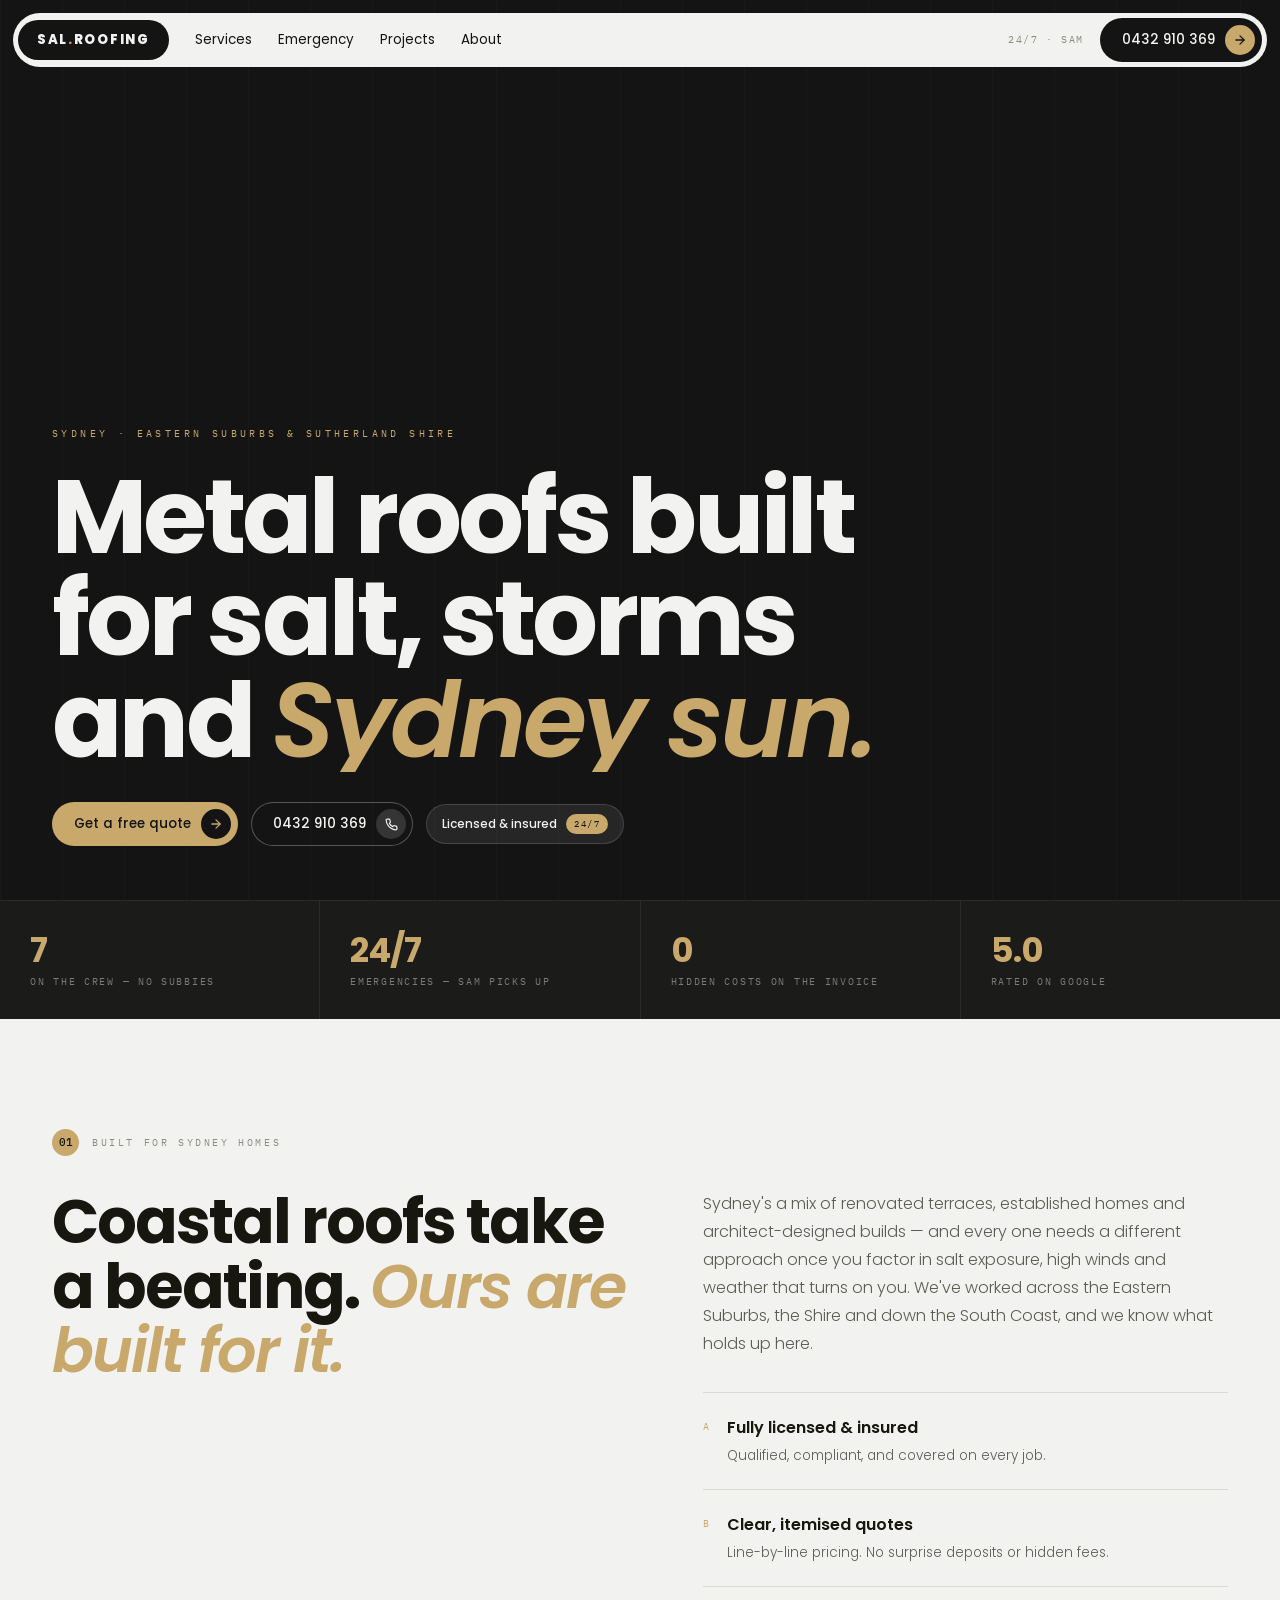
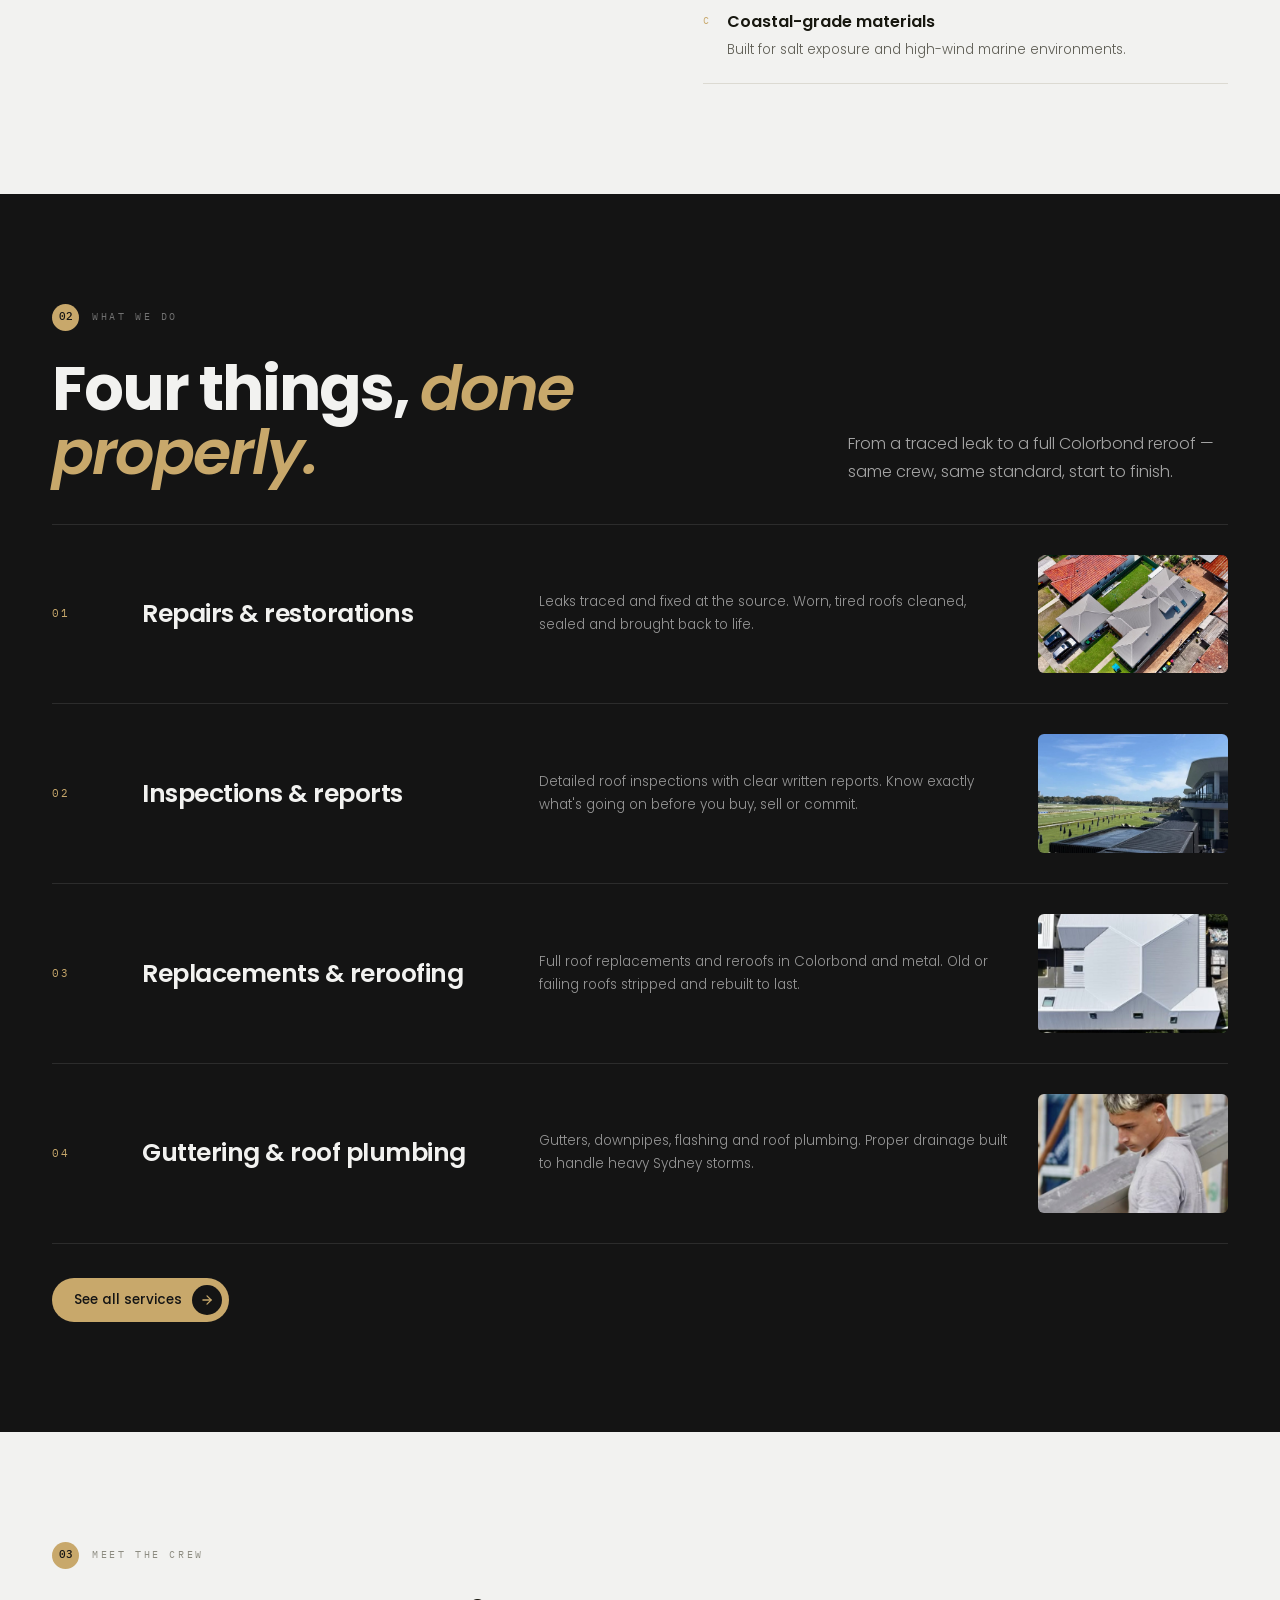
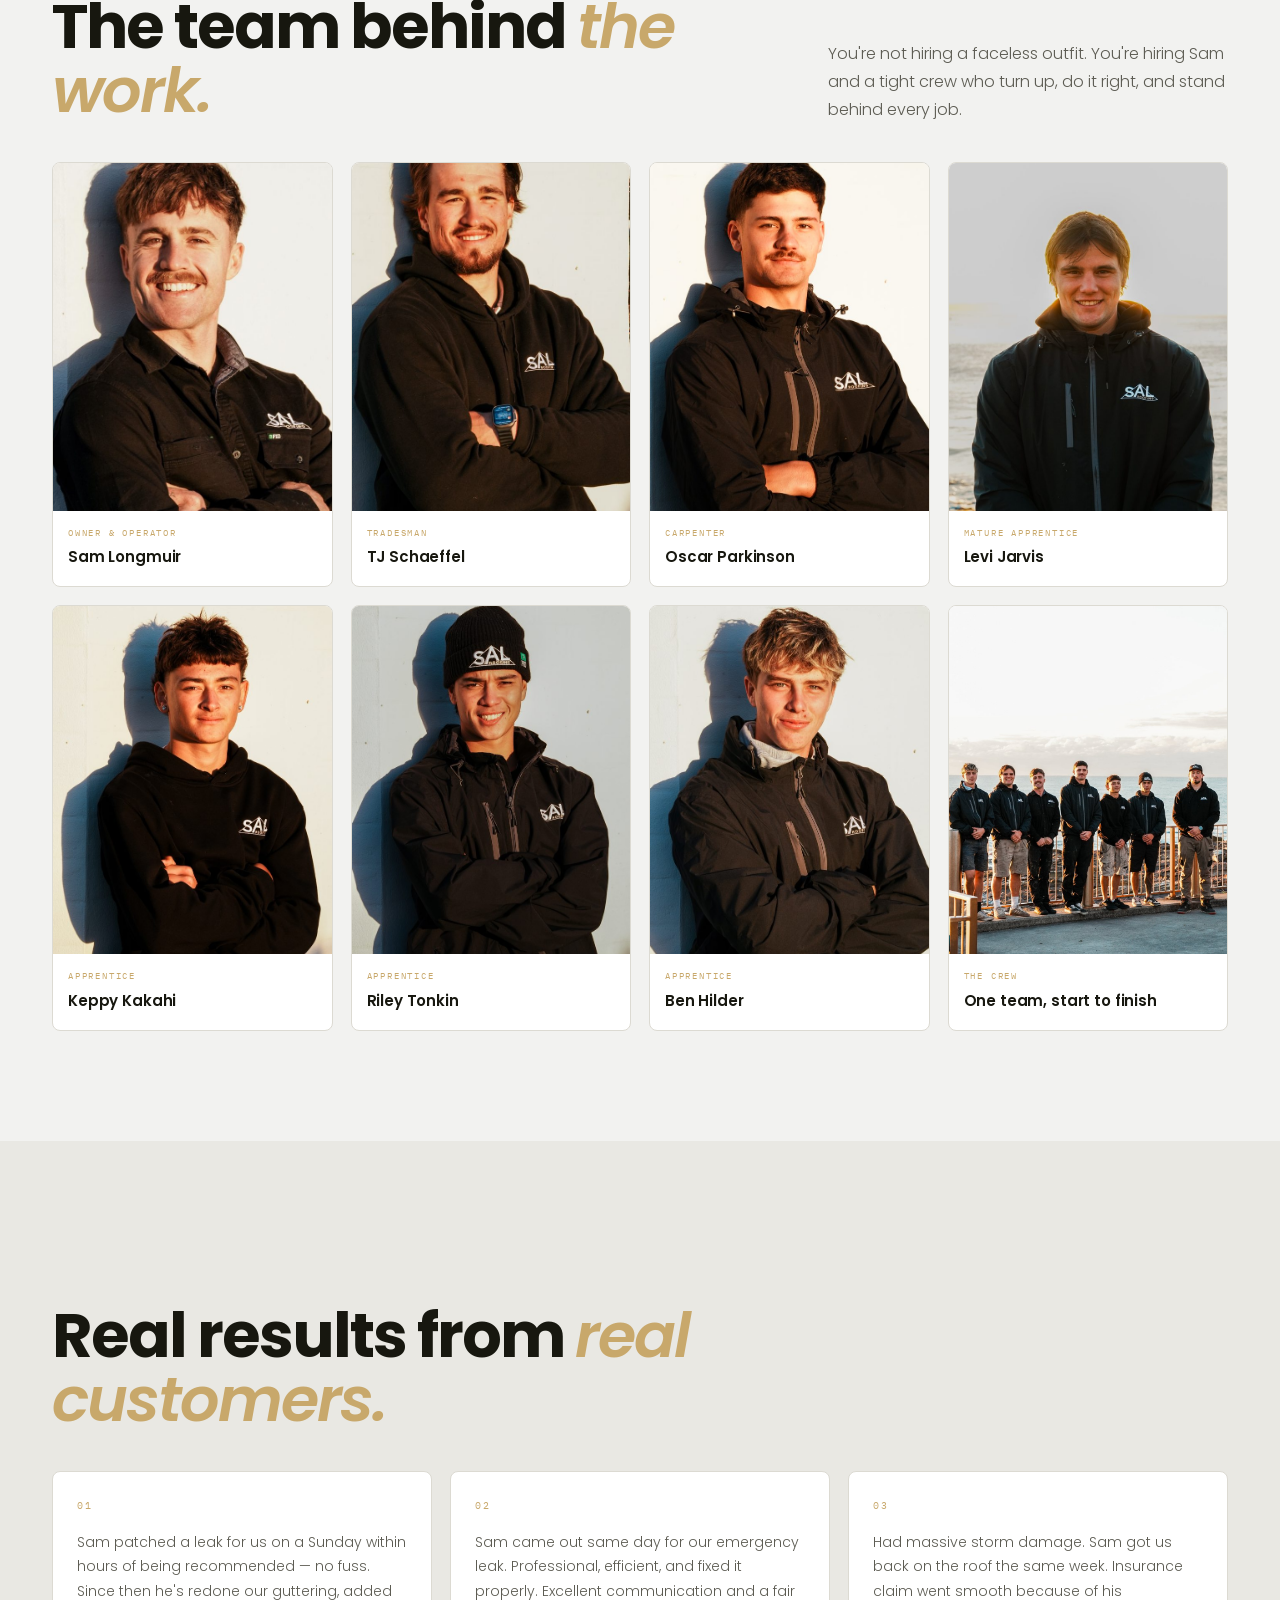
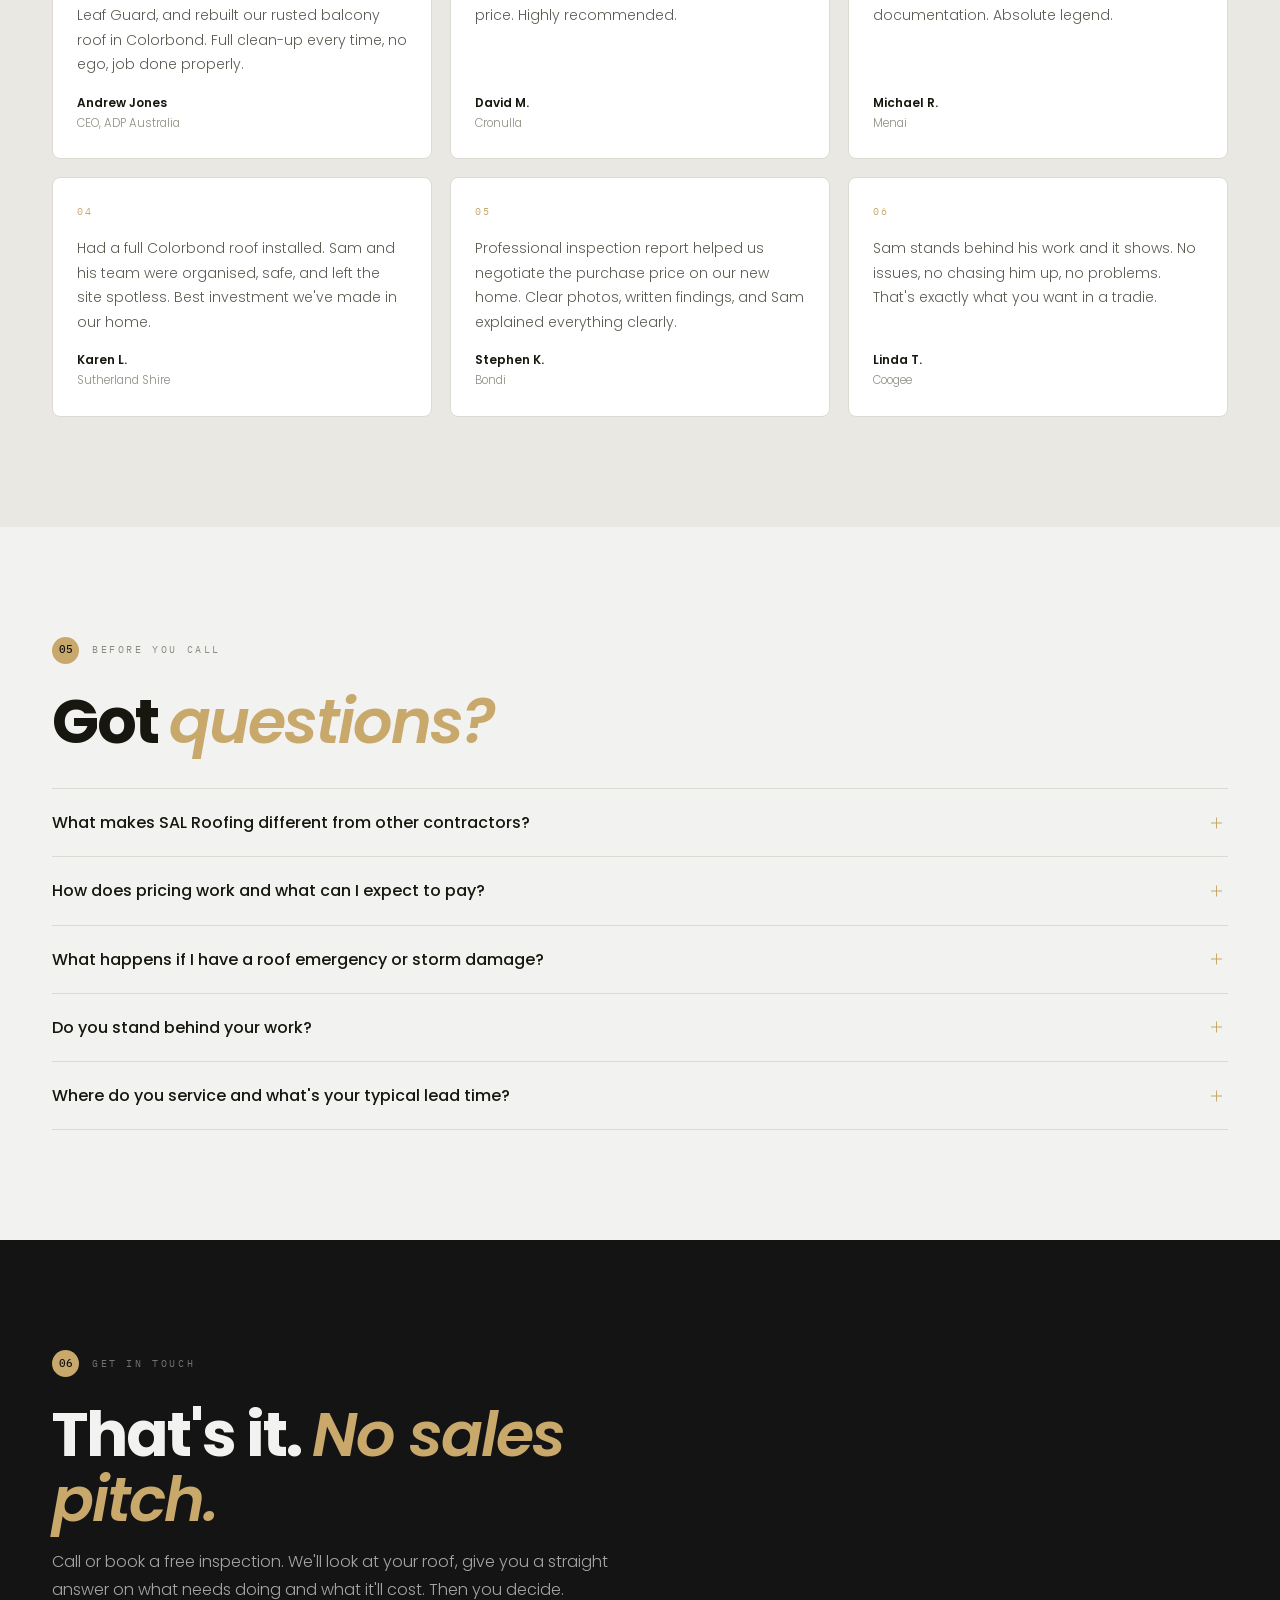
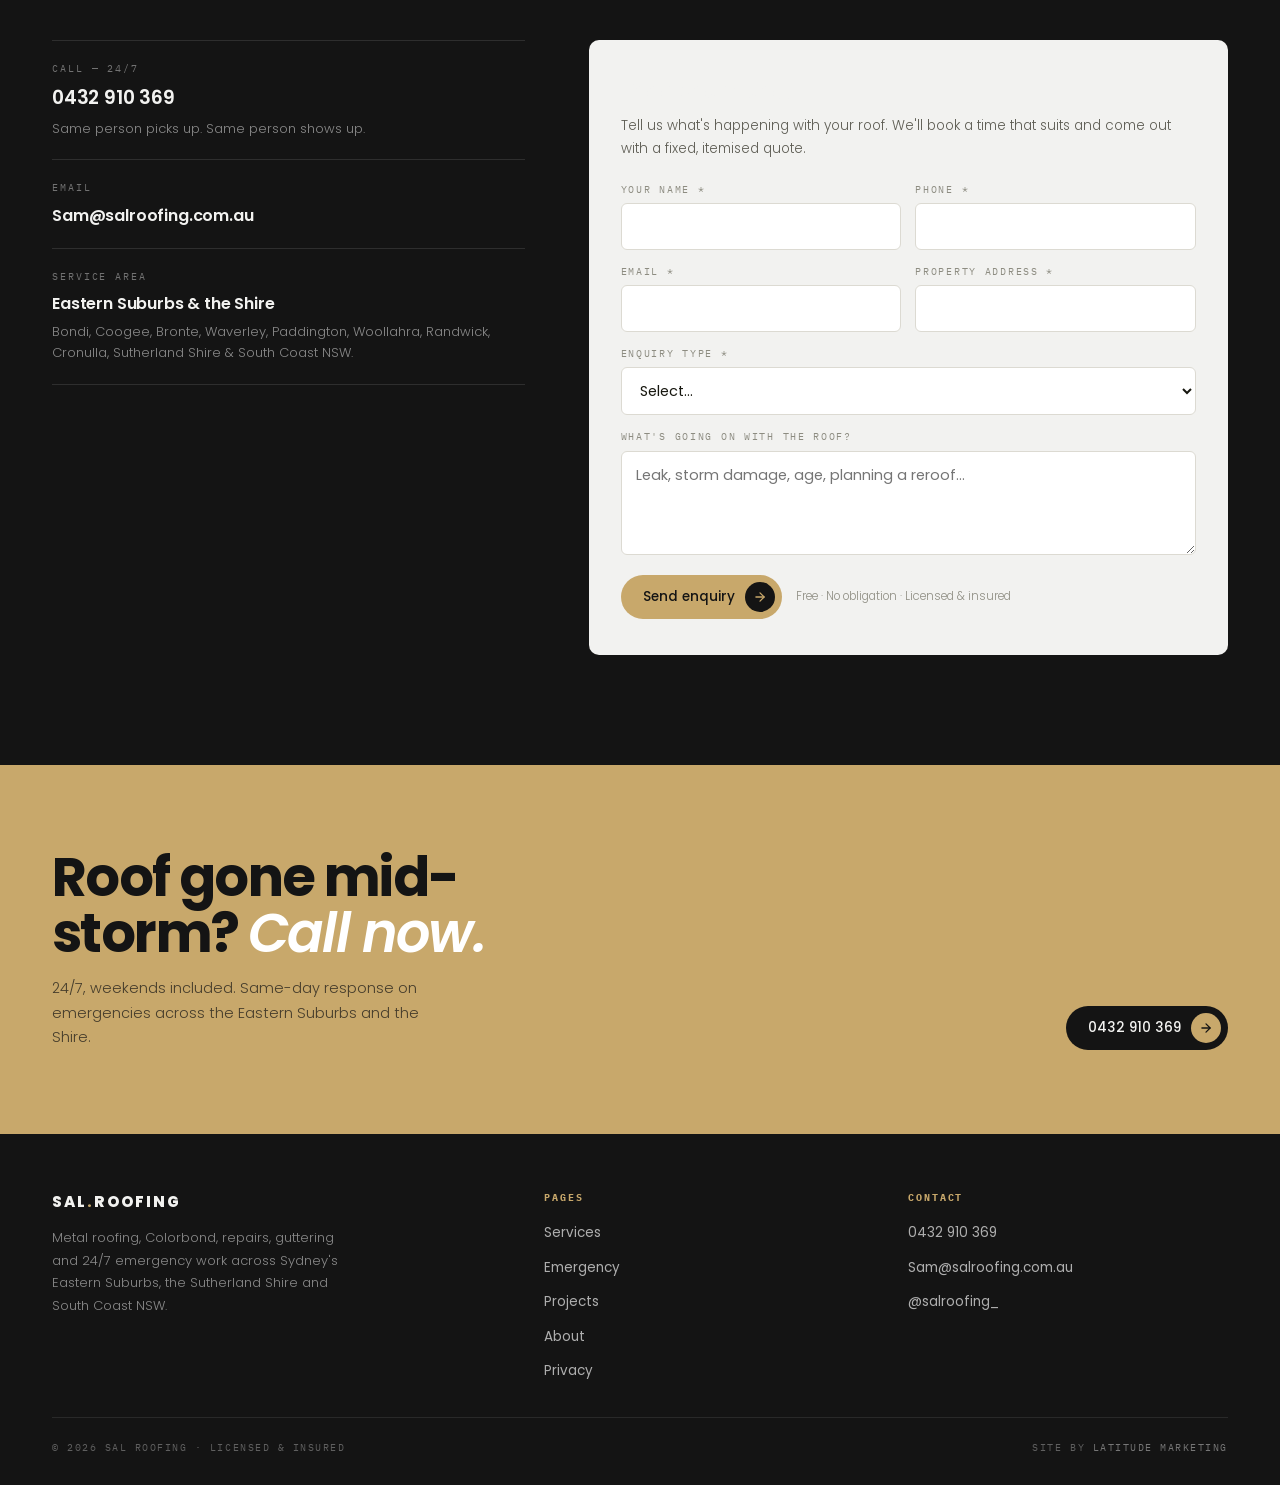
==== commit db33fb27: "SEO fixes: robots, sitemap, canonicals, meta trims Batch 1 from the Oct 2026 site audit.  Co-Authore" ====
--- a/index.html
+++ b/index.html
@@ -14,11 +14,11 @@
 <meta property="og:url" content="https://www.sal-roofing.com.au/">
 <meta property="og:title" content="SAL Roofing — Metal Roofing & Repairs, Sydney">
 <meta property="og:description" content="Metal roofing, Colorbond, repairs & 24/7 emergency service across Sydney. Free quotes — call 0432 910 369.">
-<meta property="og:image" content="https://raw.githubusercontent.com/lukemcgrath12-source/salroofing-website/main/sal-roofing-share.png">
+<meta property="og:image" content="https://www.sal-roofing.com.au/sal-roofing-share.png">
 <meta name="twitter:card" content="summary_large_image">
 <meta name="twitter:title" content="SAL Roofing — Metal Roofing & Repairs, Sydney">
 <meta name="twitter:description" content="Metal roofing, Colorbond, repairs & 24/7 emergency service across Sydney. Free quotes — call 0432 910 369.">
-<meta name="twitter:image" content="https://raw.githubusercontent.com/lukemcgrath12-source/salroofing-website/main/sal-roofing-share.png">
+<meta name="twitter:image" content="https://www.sal-roofing.com.au/sal-roofing-share.png">
 
 <link rel="icon" type="image/svg+xml" href="data:image/svg+xml,%3Csvg xmlns='http://www.w3.org/2000/svg' viewBox='0 0 100 100'%3E%3Crect width='100' height='100' rx='18' fill='%23141414'/%3E%3Ctext x='50' y='67' font-family='Poppins,Arial,sans-serif' font-size='44' font-weight='700' fill='%23C8A86B' text-anchor='middle'%3ESAL%3C/text%3E%3C/svg%3E">
 
@@ -45,7 +45,7 @@
   "telephone": "+61432910369",
   "email": "Sam@salroofing.com.au",
   "url": "https://www.sal-roofing.com.au",
-  "image": "https://raw.githubusercontent.com/lukemcgrath12-source/salroofing-website/main/sal-roofing-share.png",
+  "image": "https://www.sal-roofing.com.au/sal-roofing-share.png",
   "address": {"@type":"PostalAddress","addressRegion":"NSW","addressCountry":"AU"},
   "areaServed": {"@type":"City","name":"Sydney"},
   "openingHoursSpecification": {"@type":"OpeningHoursSpecification","dayOfWeek":["Monday","Tuesday","Wednesday","Thursday","Friday","Saturday","Sunday"],"opens":"00:00","closes":"23:59"}
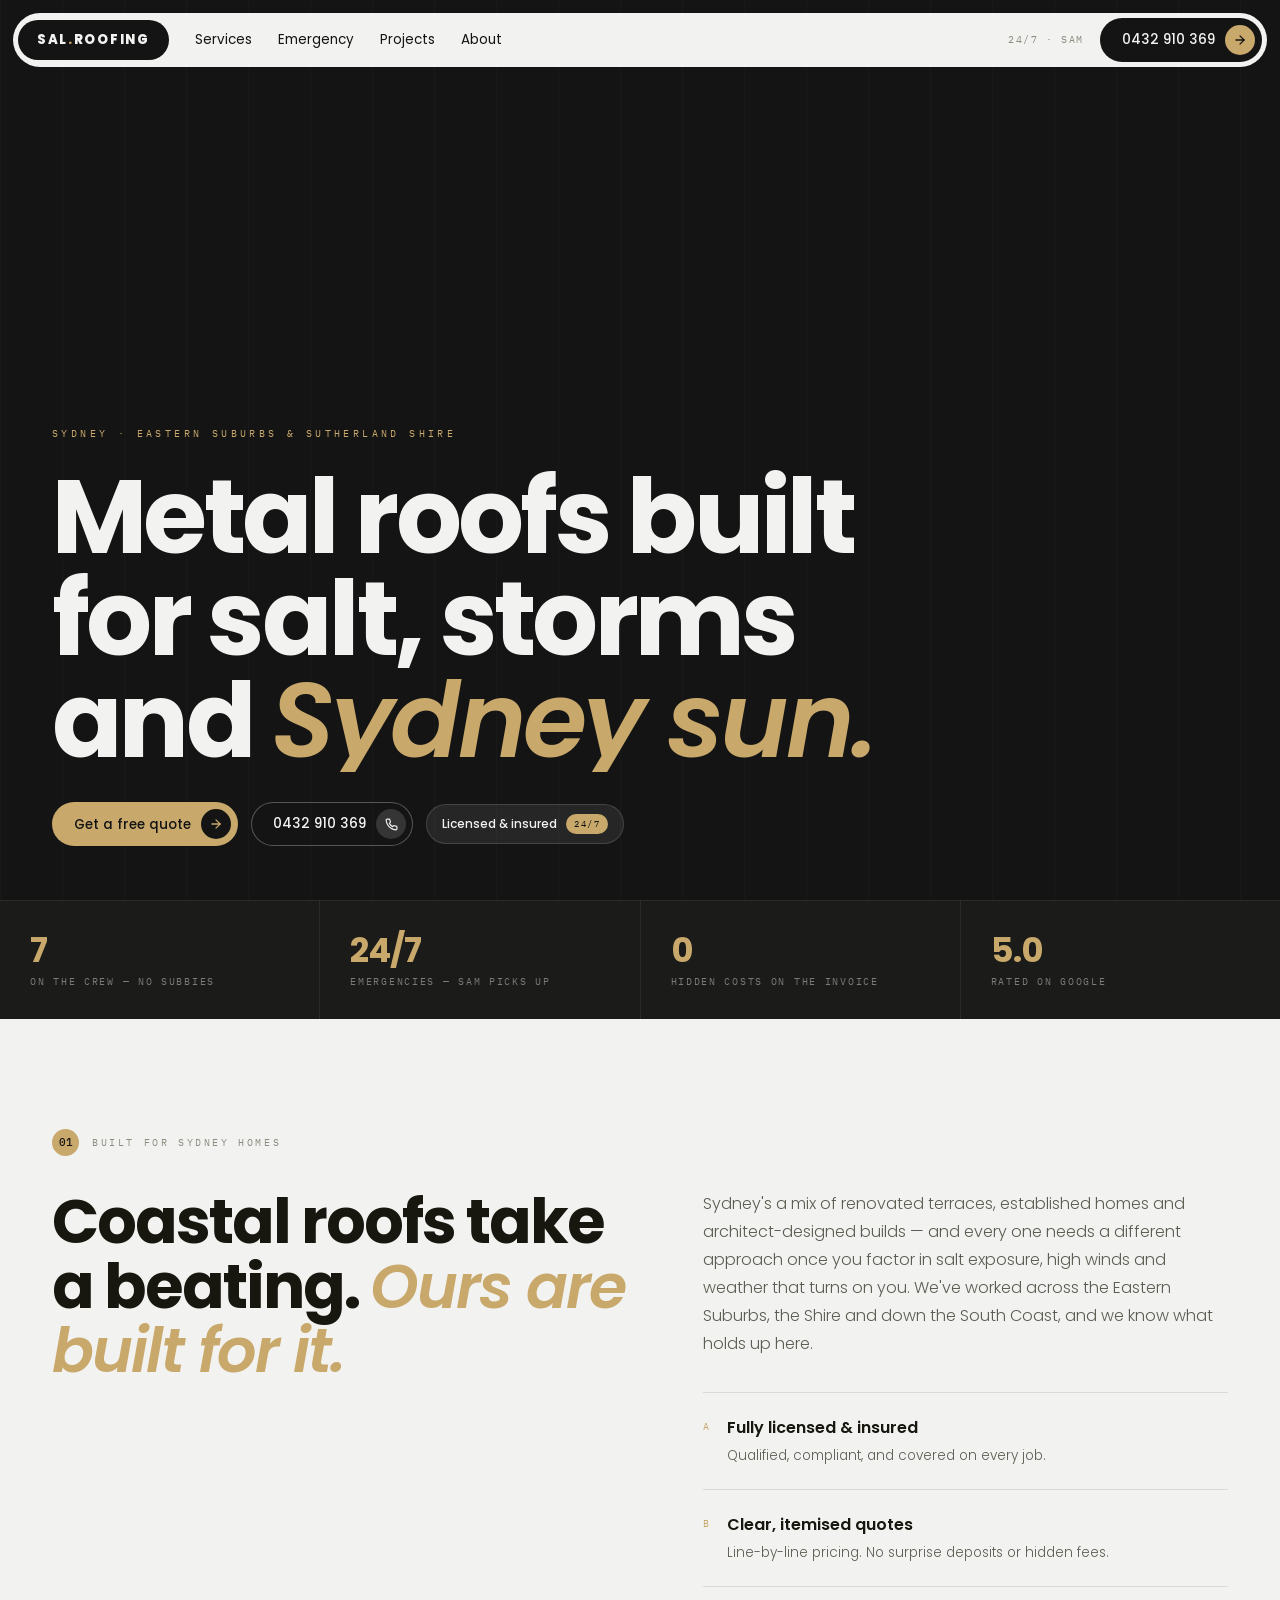
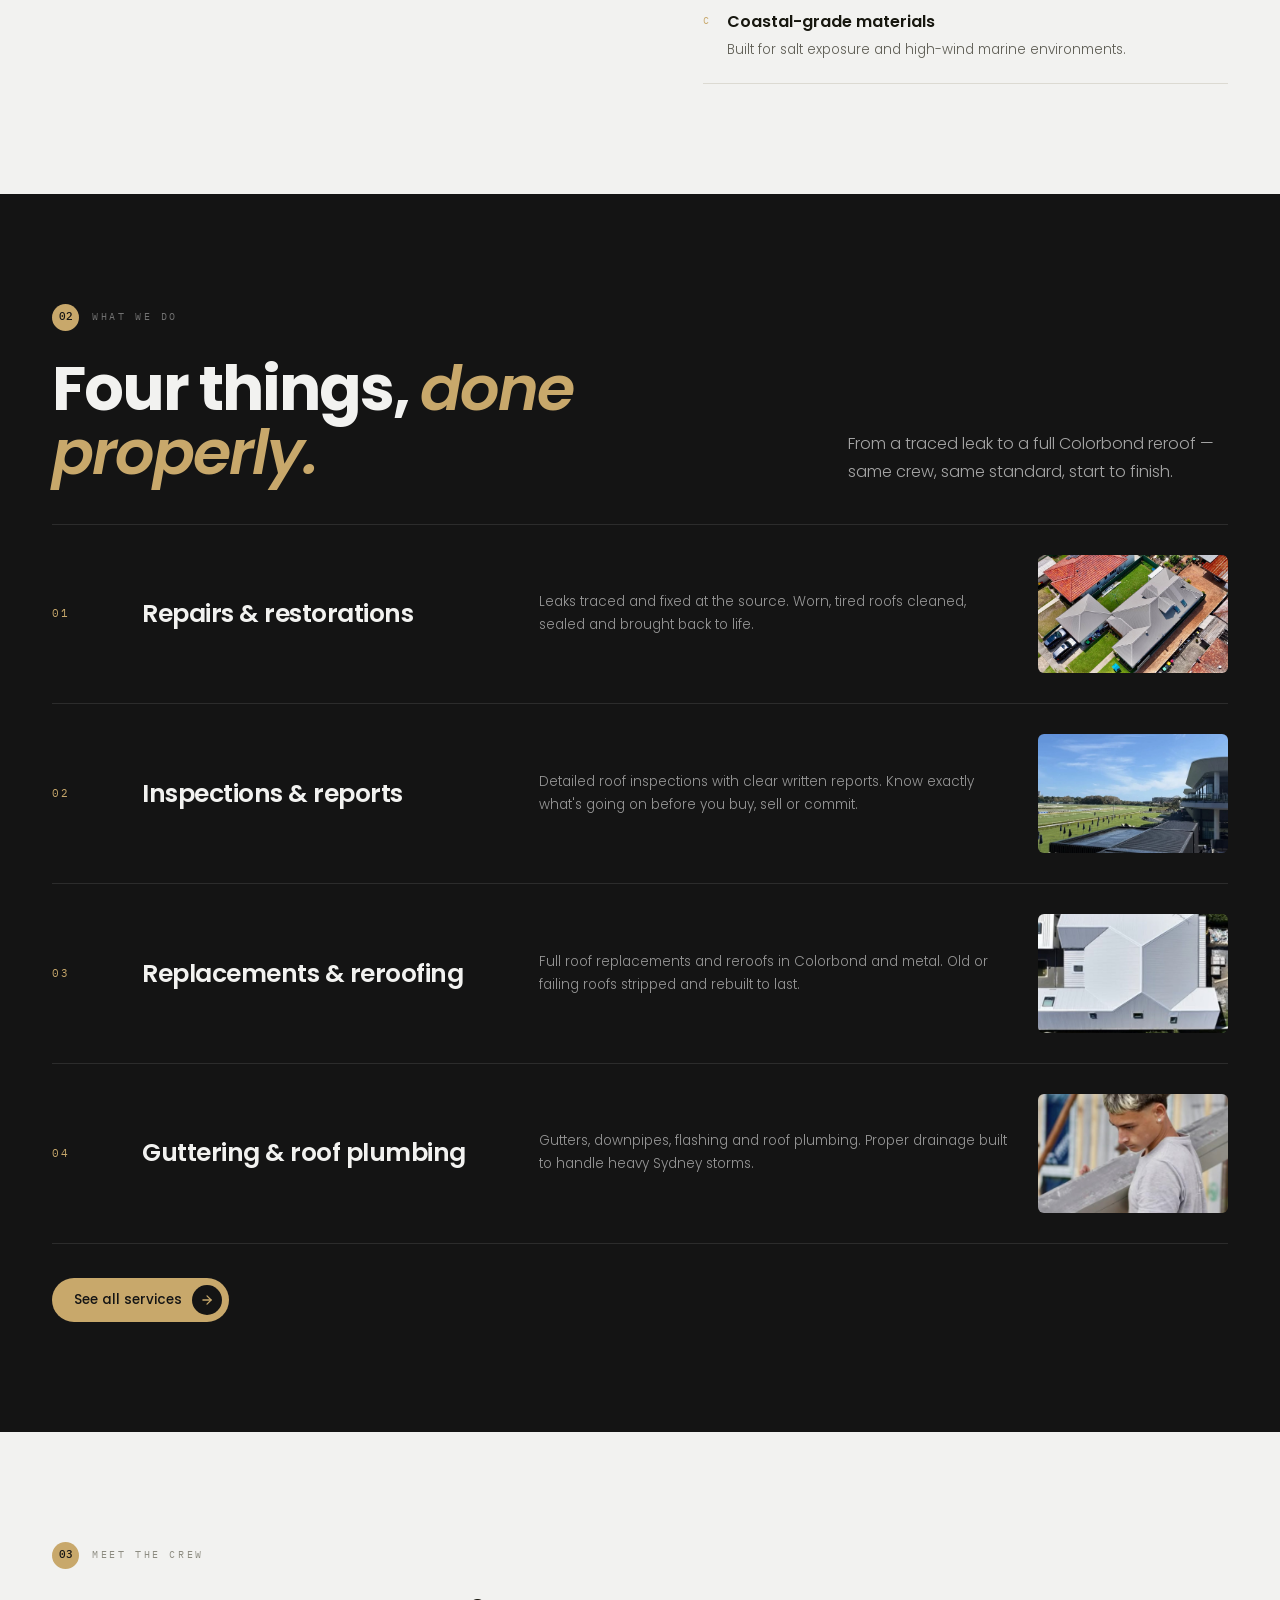
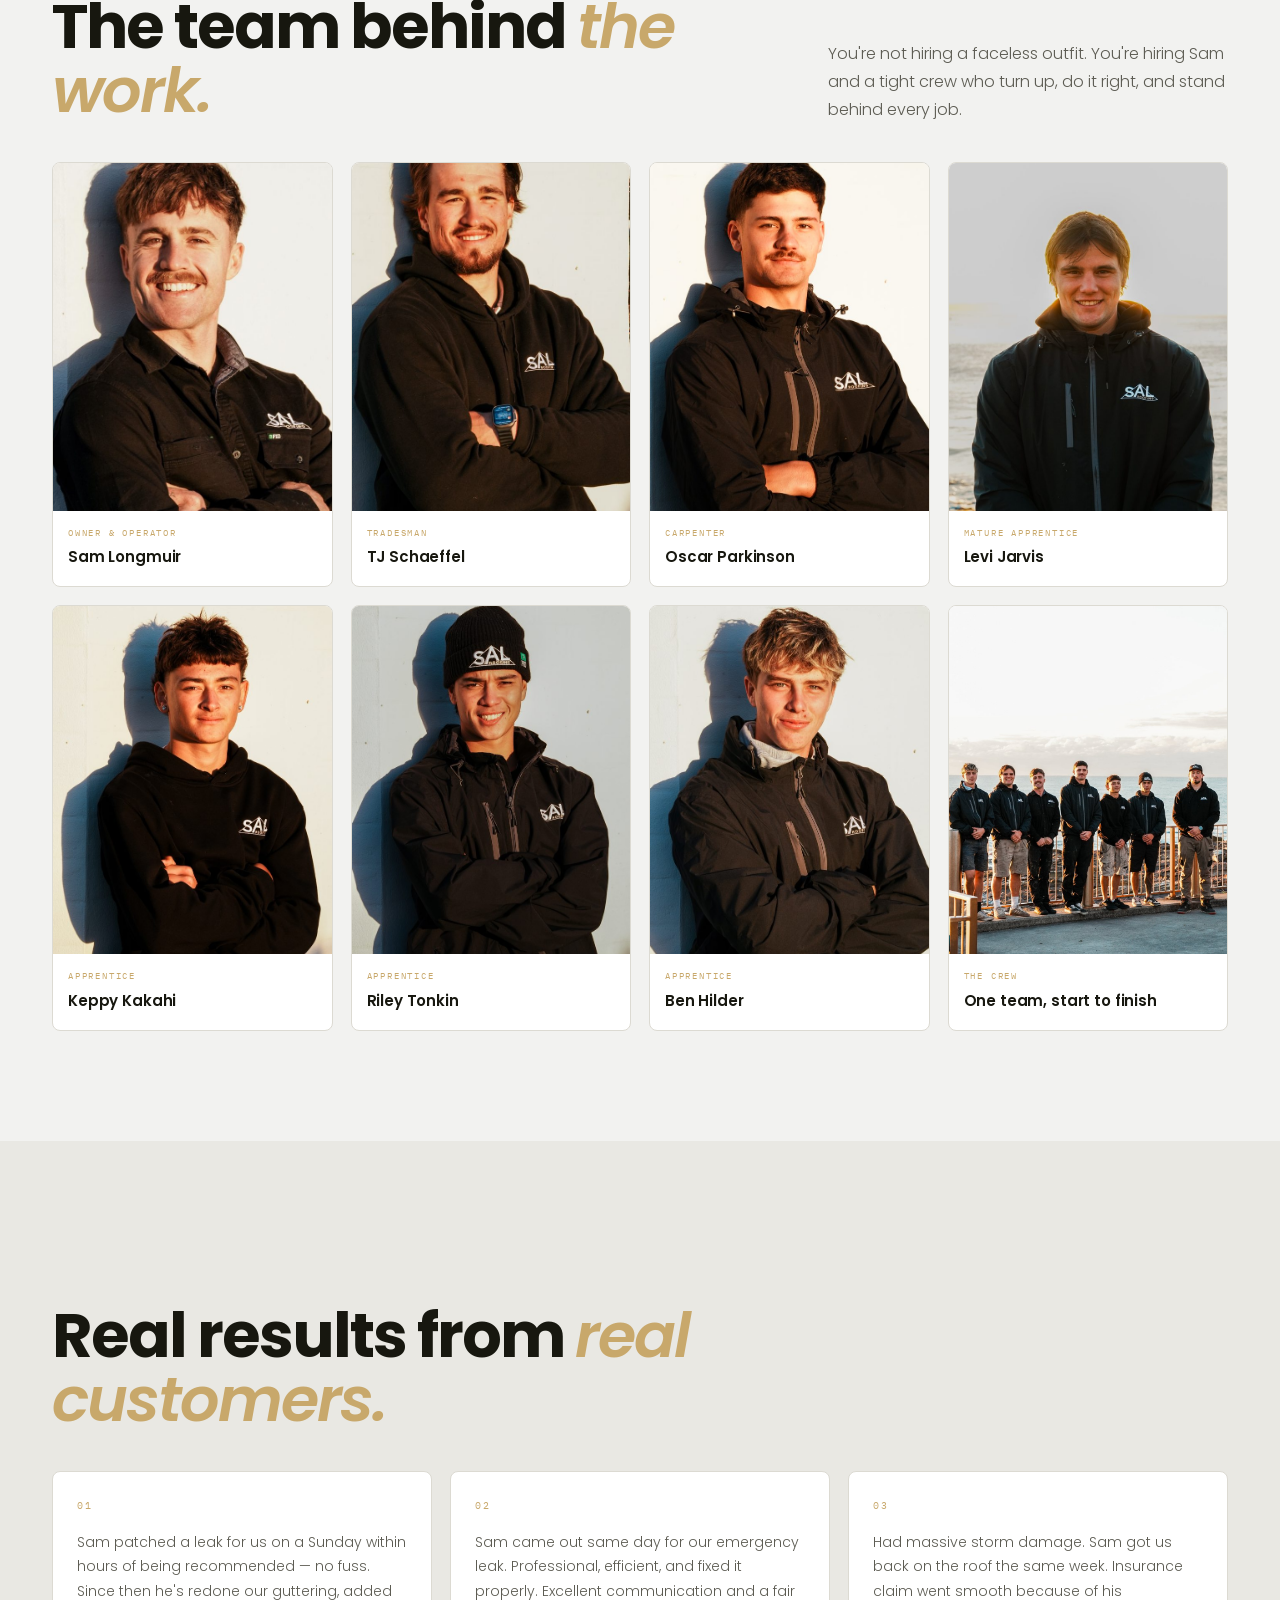
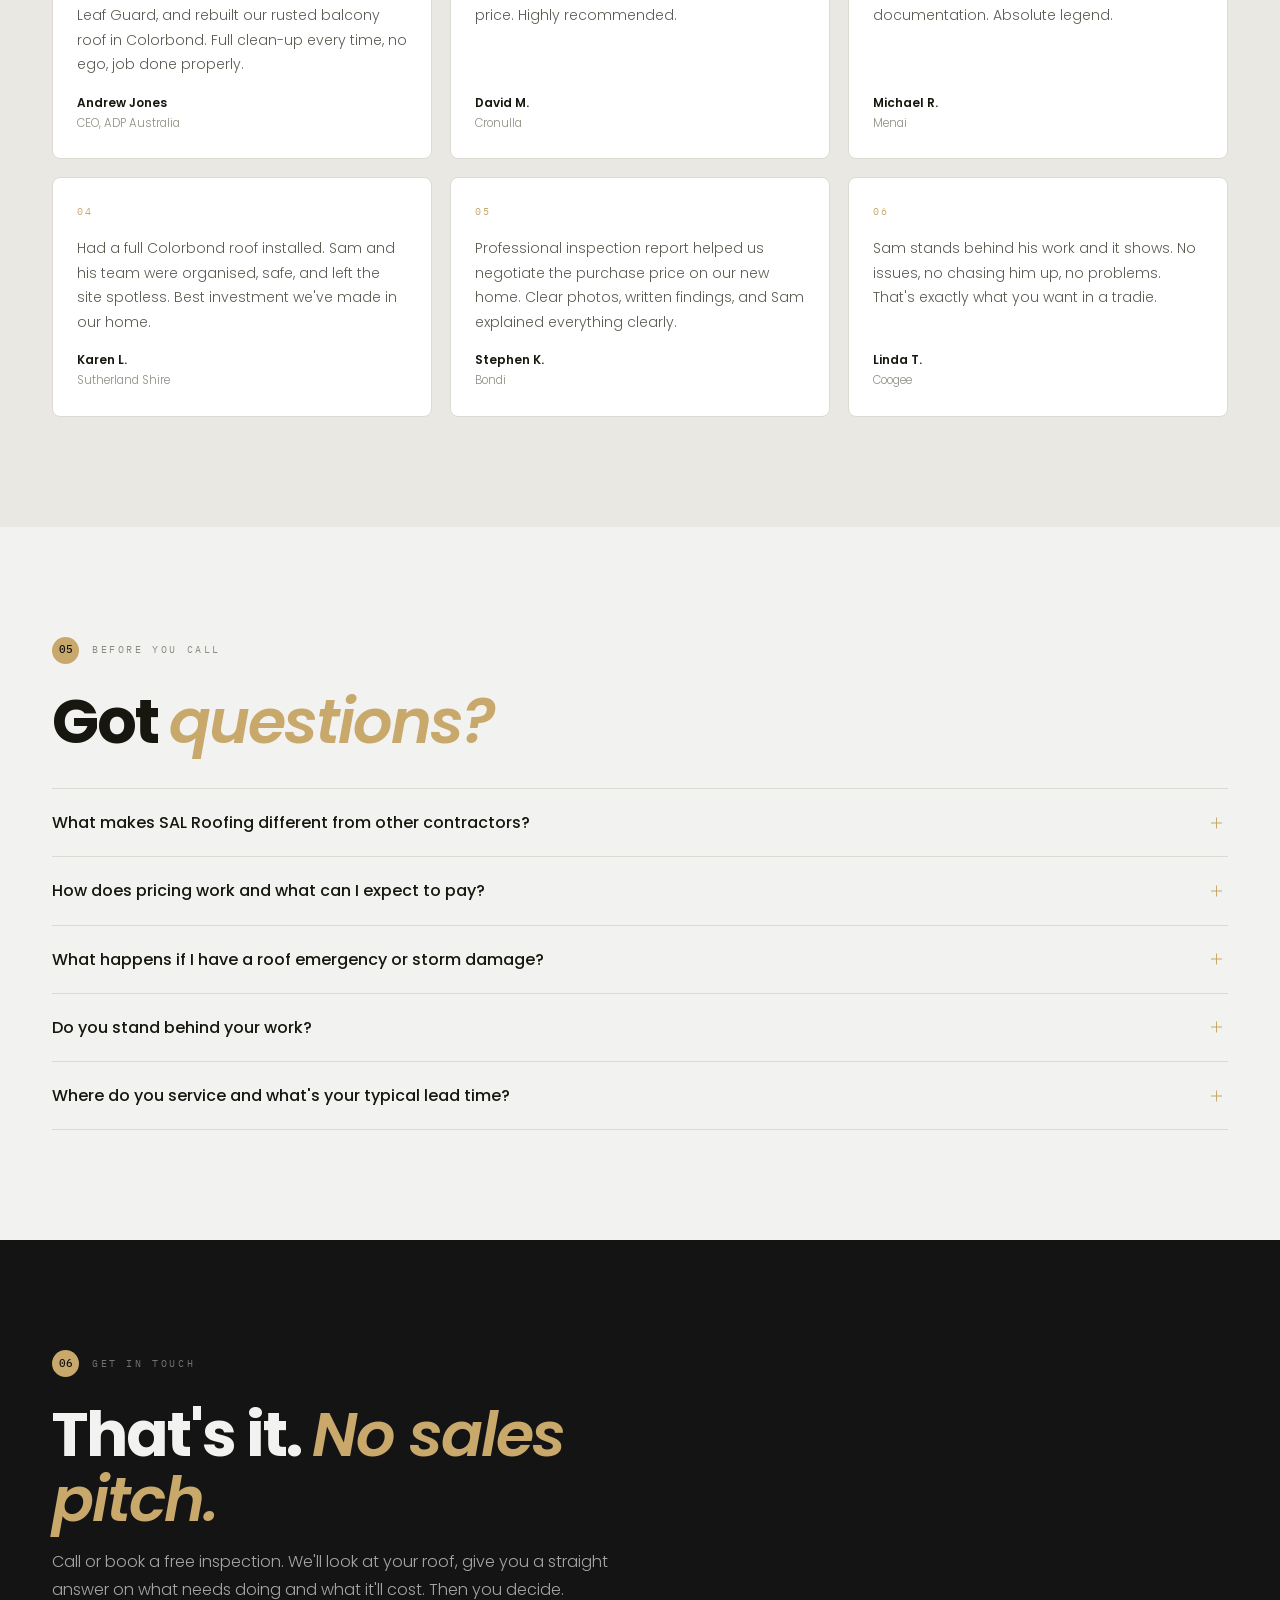
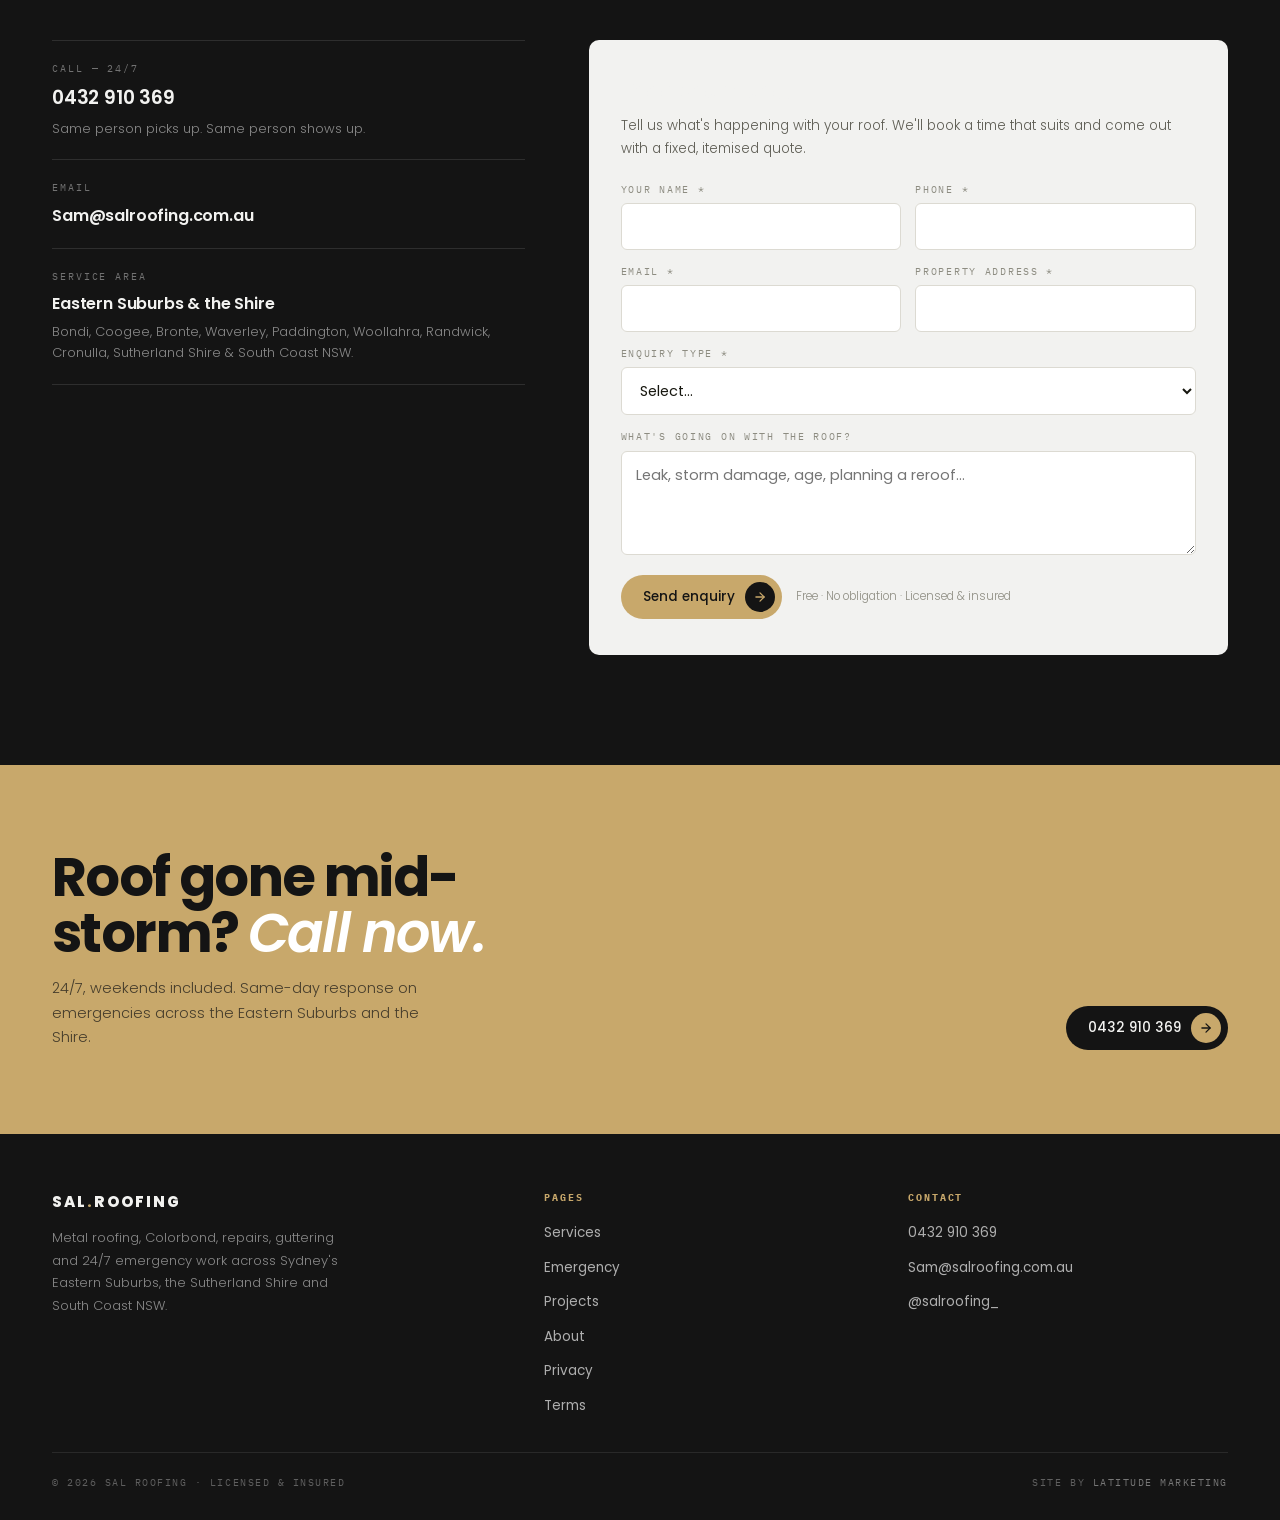
==== commit d2952181: "Add terms page and footer links Co-Authored-By: Claude Opus 5.5 <noreply@anthropic.com> Claude-Sessi" ====
--- a/index.html
+++ b/index.html
@@ -805,6 +805,7 @@
           <li><a href="/projects">Projects</a></li>
           <li><a href="/about">About</a></li>
           <li><a href="/privacy">Privacy</a></li>
+          <li><a href="/terms">Terms</a></li>
         </ul>
       </div>
       <div>
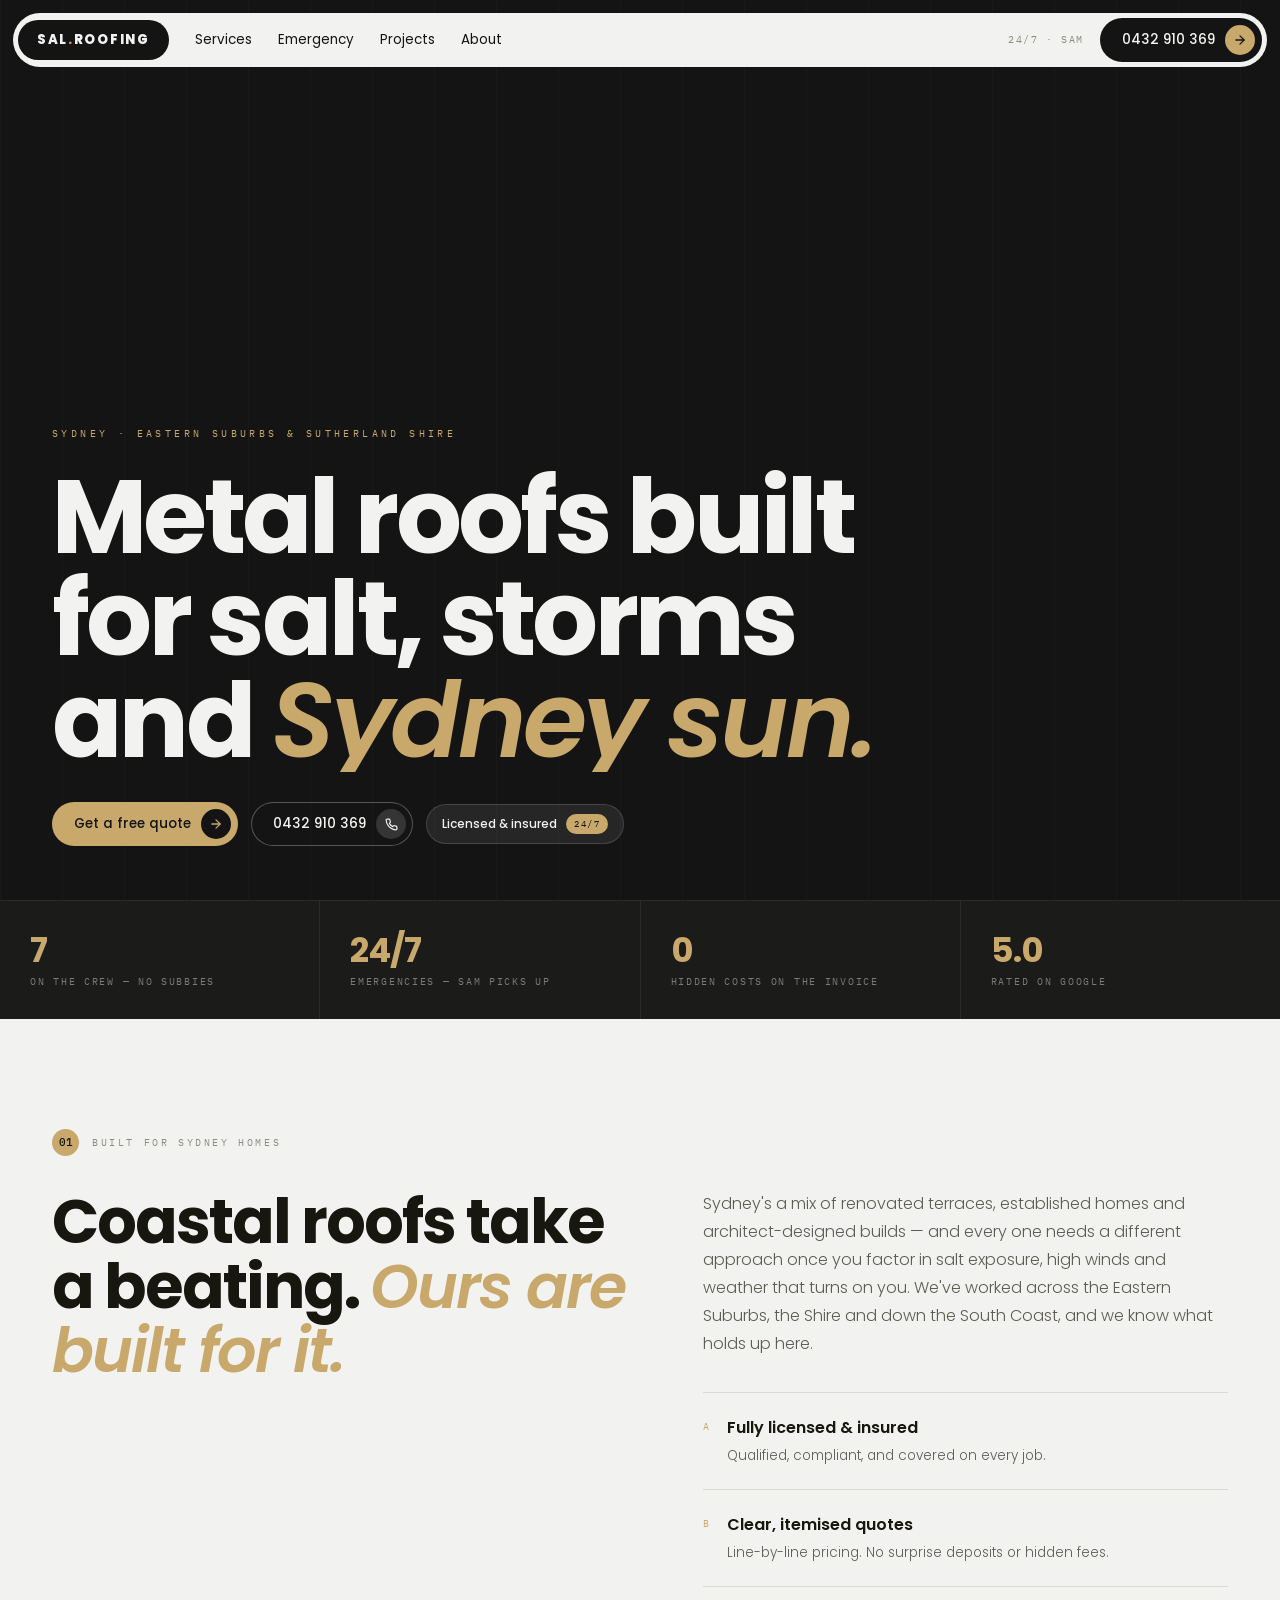
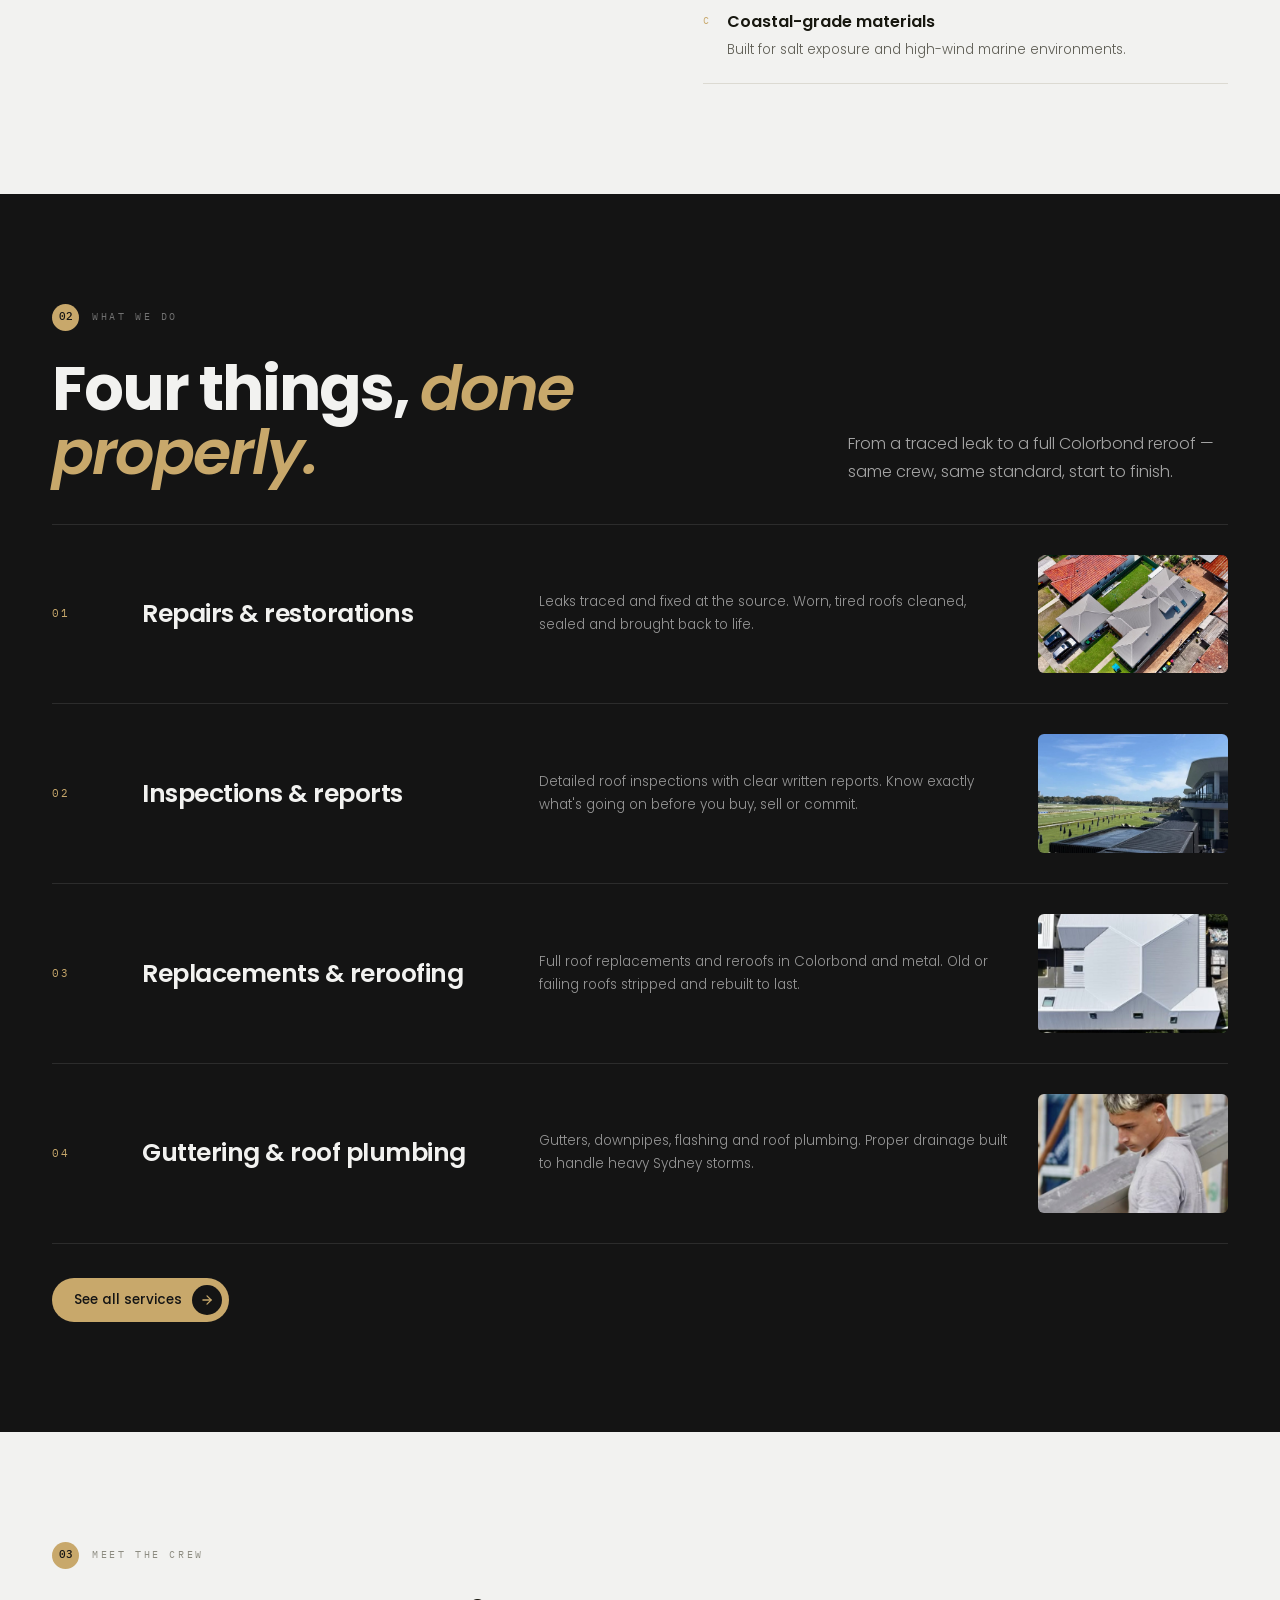
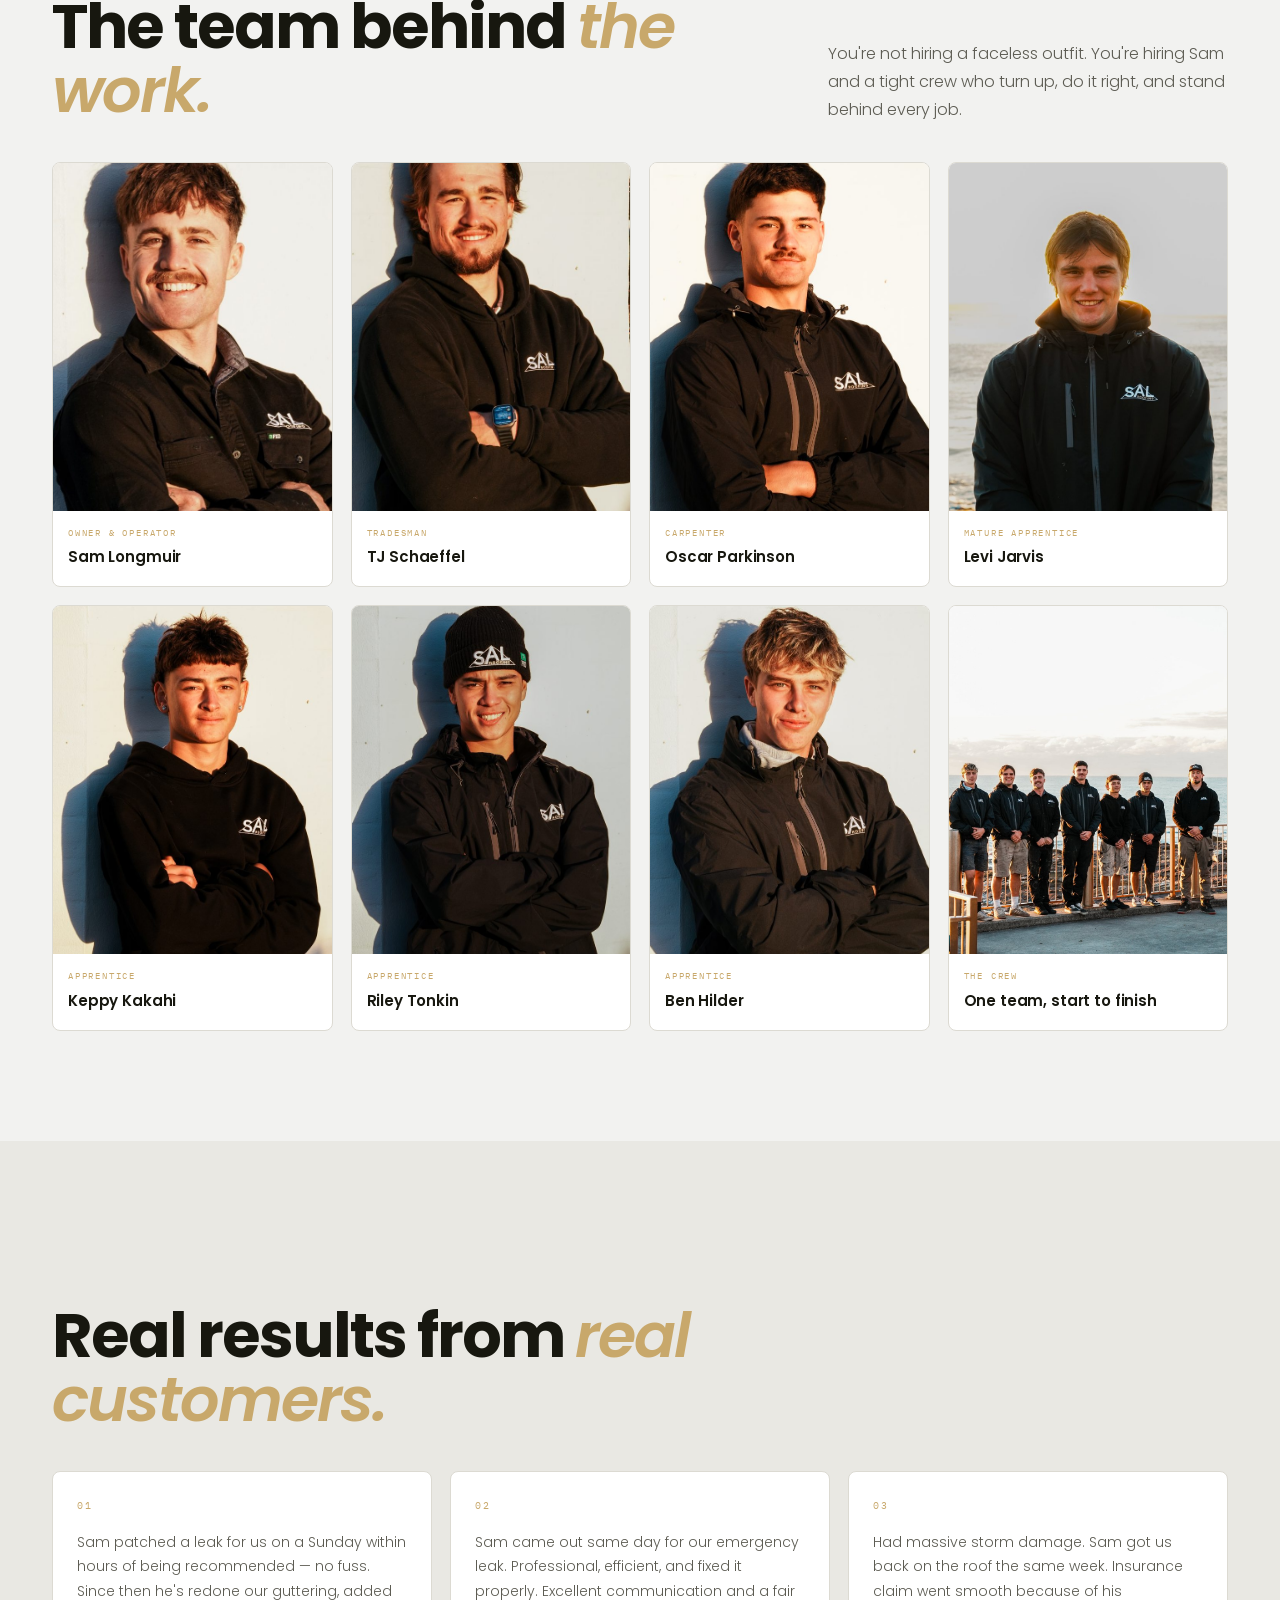
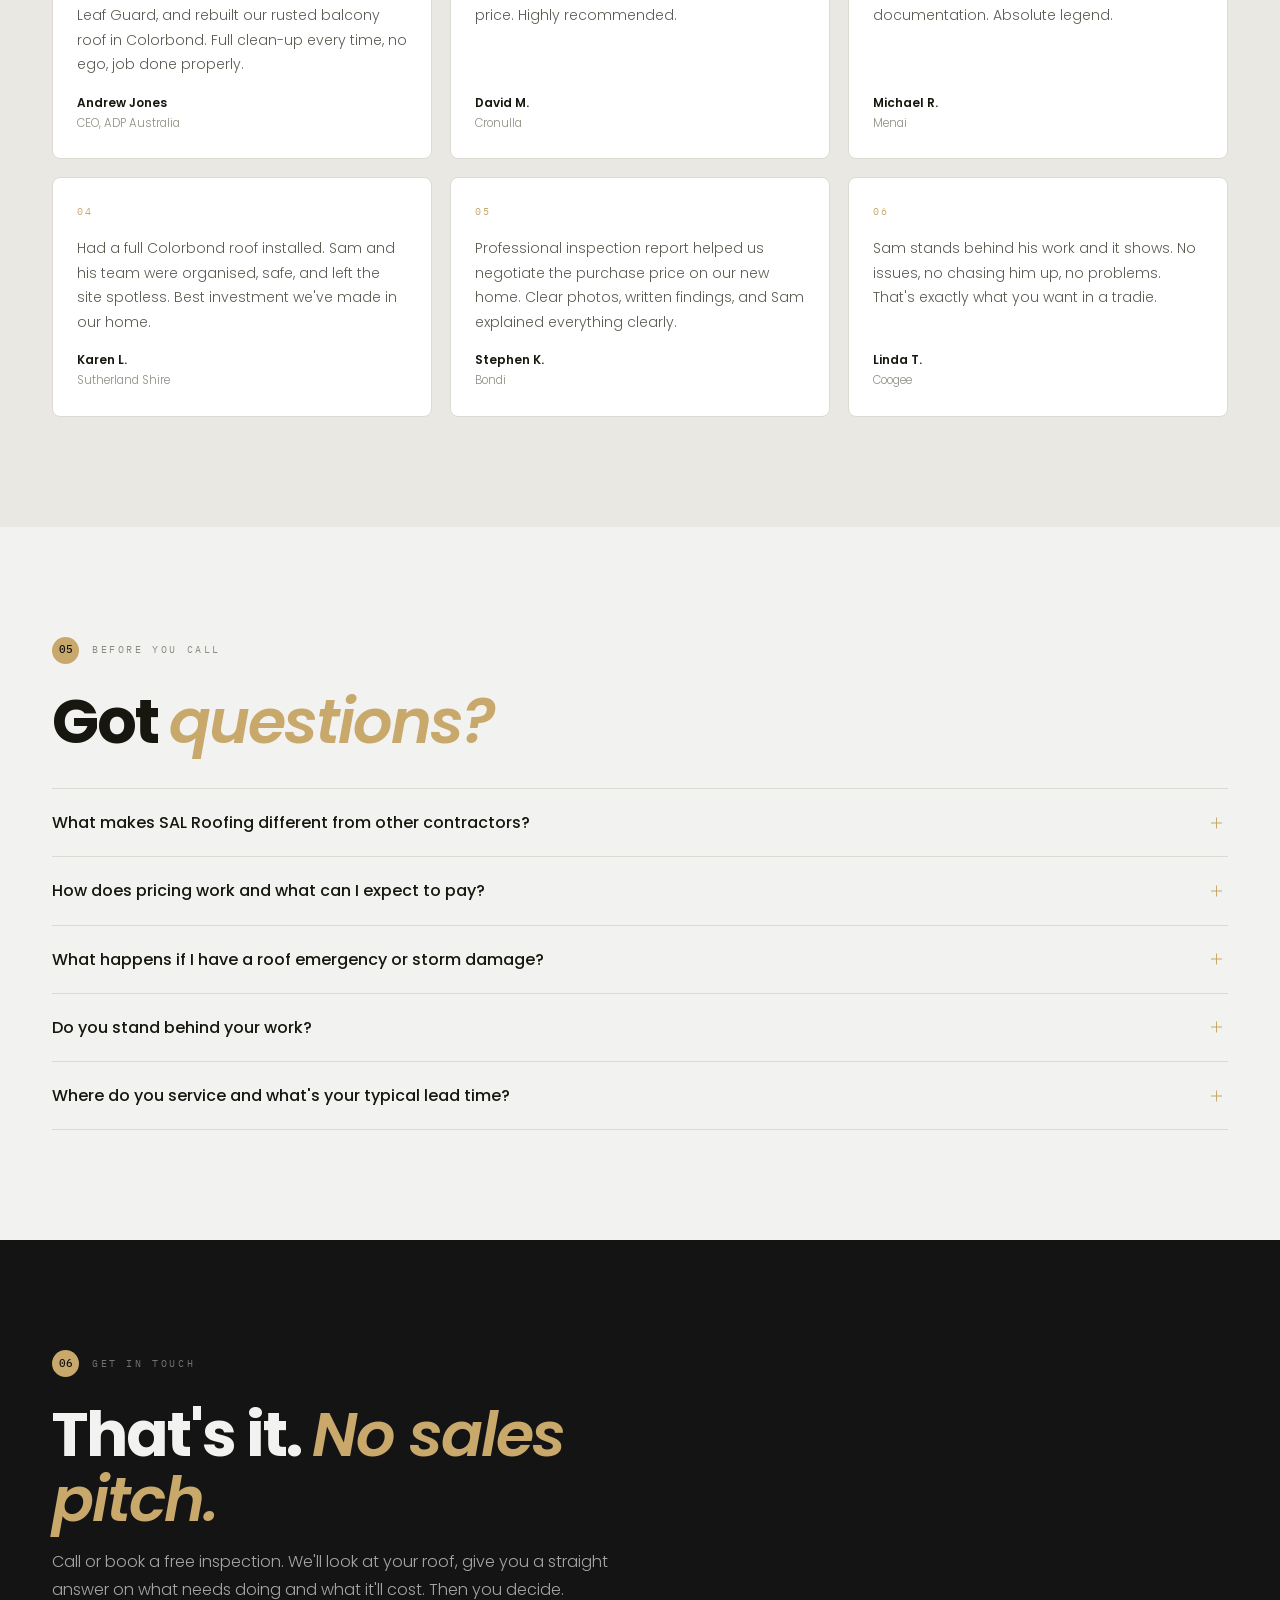
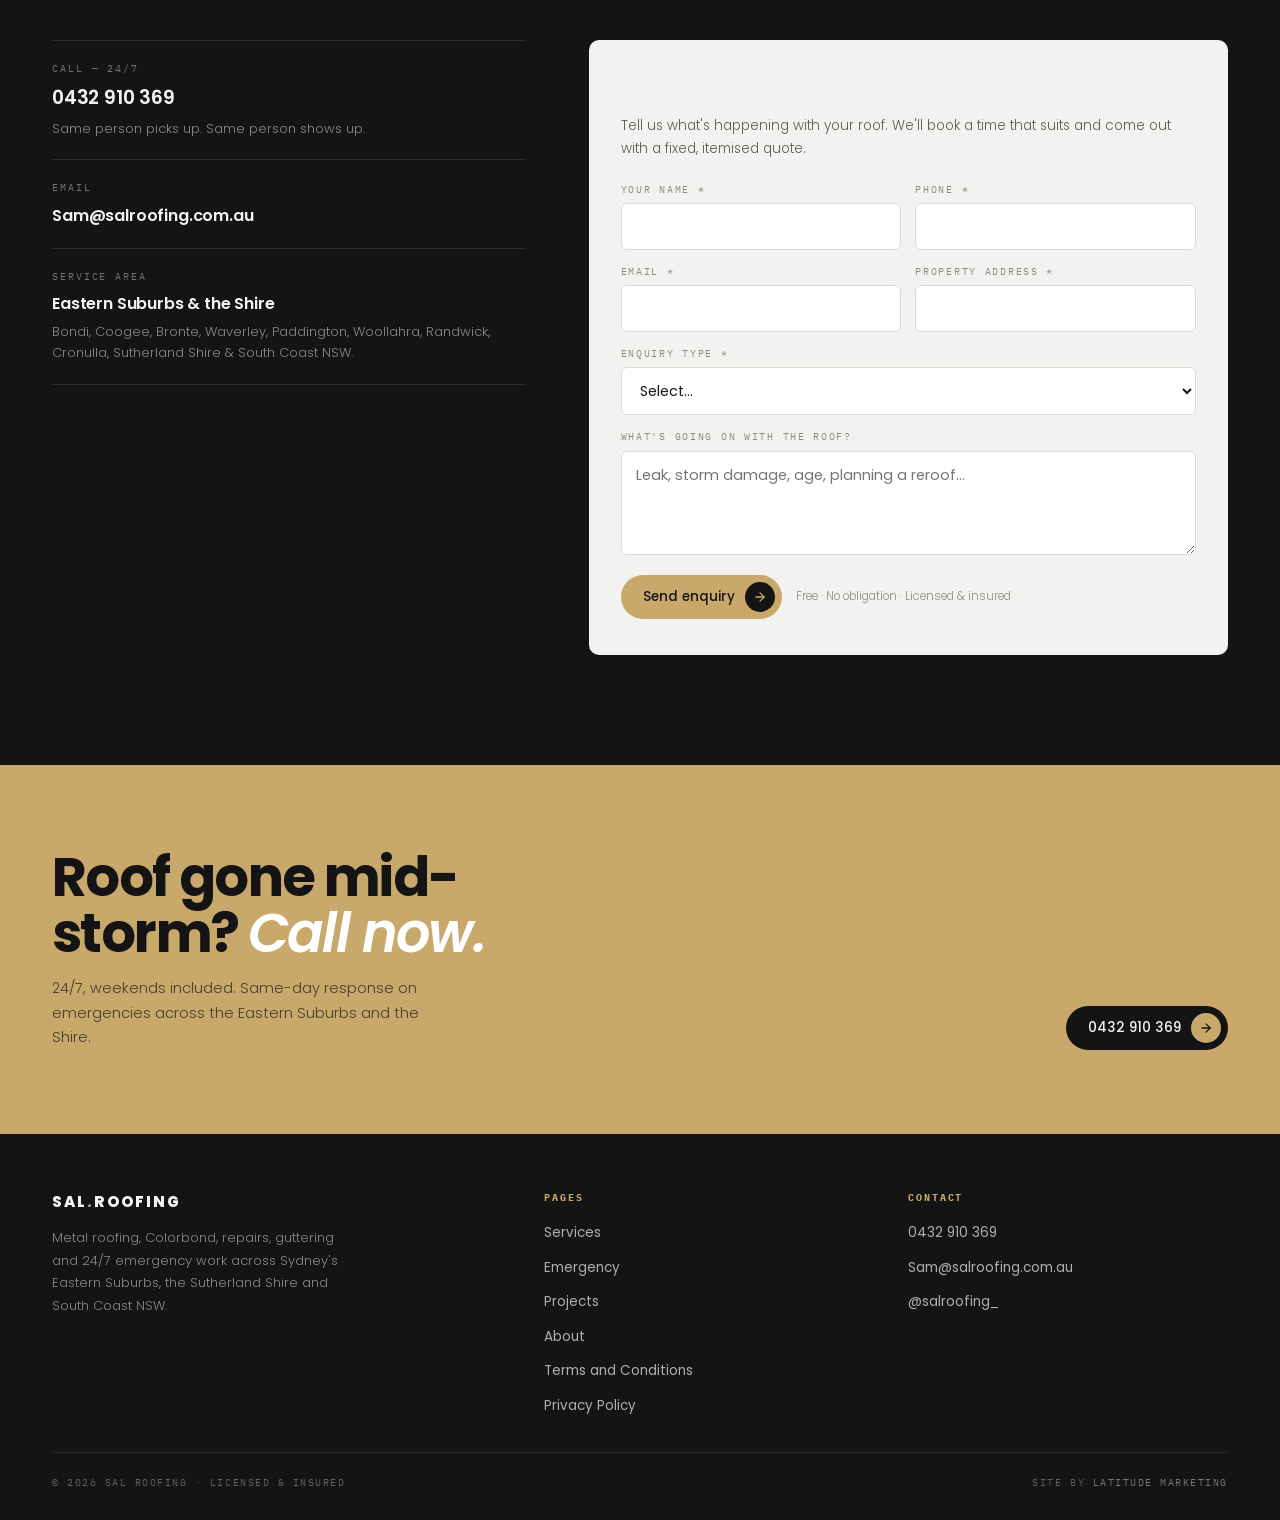
==== commit c318c0da: "Add Terms and Conditions page and legal footer links Co-Authored-By: Claude Opus 5.5 <noreply@anthro" ====
--- a/index.html
+++ b/index.html
@@ -804,8 +804,8 @@
           <li><a href="/emergency">Emergency</a></li>
           <li><a href="/projects">Projects</a></li>
           <li><a href="/about">About</a></li>
-          <li><a href="/privacy">Privacy</a></li>
-          <li><a href="/terms">Terms</a></li>
+          <li><a href="/terms">Terms and Conditions</a></li>
+          <li><a href="/privacy">Privacy Policy</a></li>
         </ul>
       </div>
       <div>
@@ -819,7 +819,7 @@
     </div>
     <div class="foot-btm">
       <span>© <span id="yr">2026</span> SAL Roofing · Licensed &amp; insured</span>
-      <span>Site by <a href="https://www.latitudemarketing.au/" target="_blank" rel="noopener">Latitude Marketing</a></span>
+      <span>Site by <a href="https://www.latitudemarketing.au/?utm_source=sal-roofing&utm_medium=referral&utm_campaign=client_credit" target="_blank" rel="noopener">Latitude Marketing</a></span>
     </div>
   </div>
 </footer>
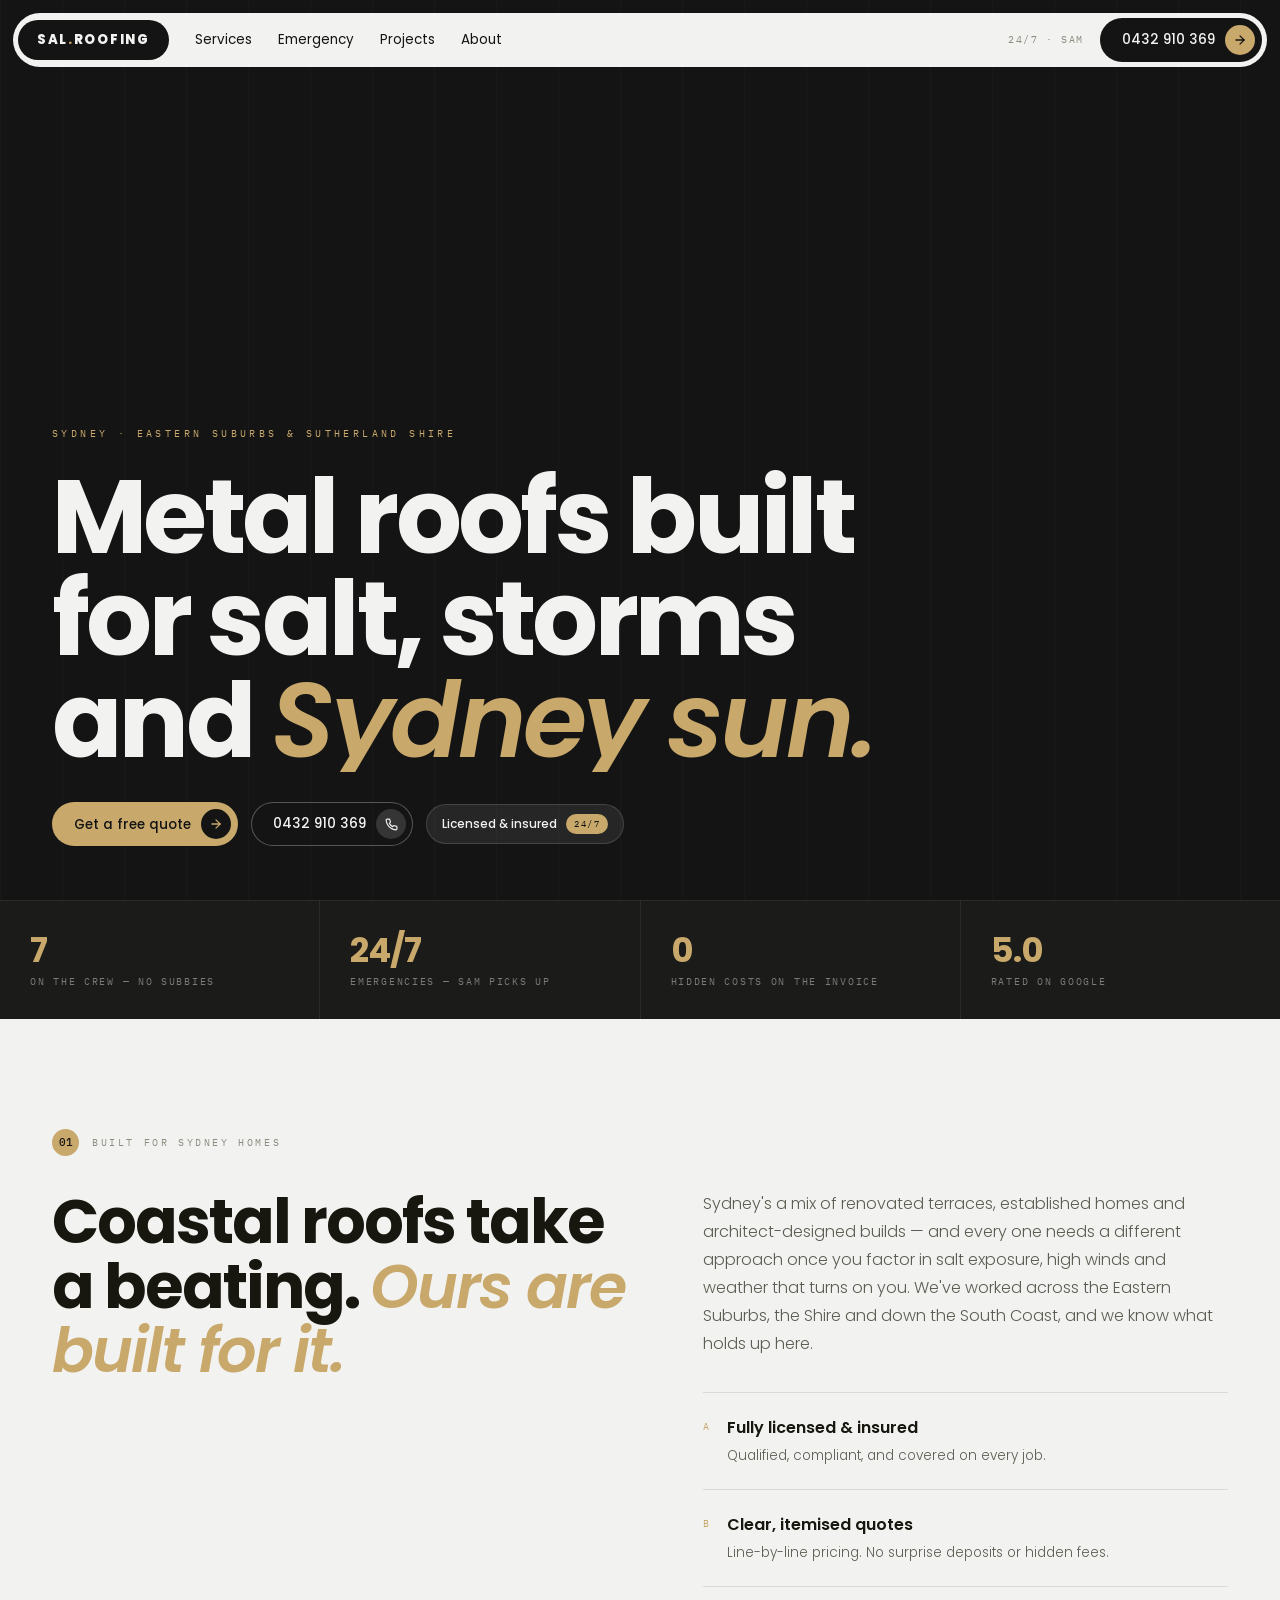
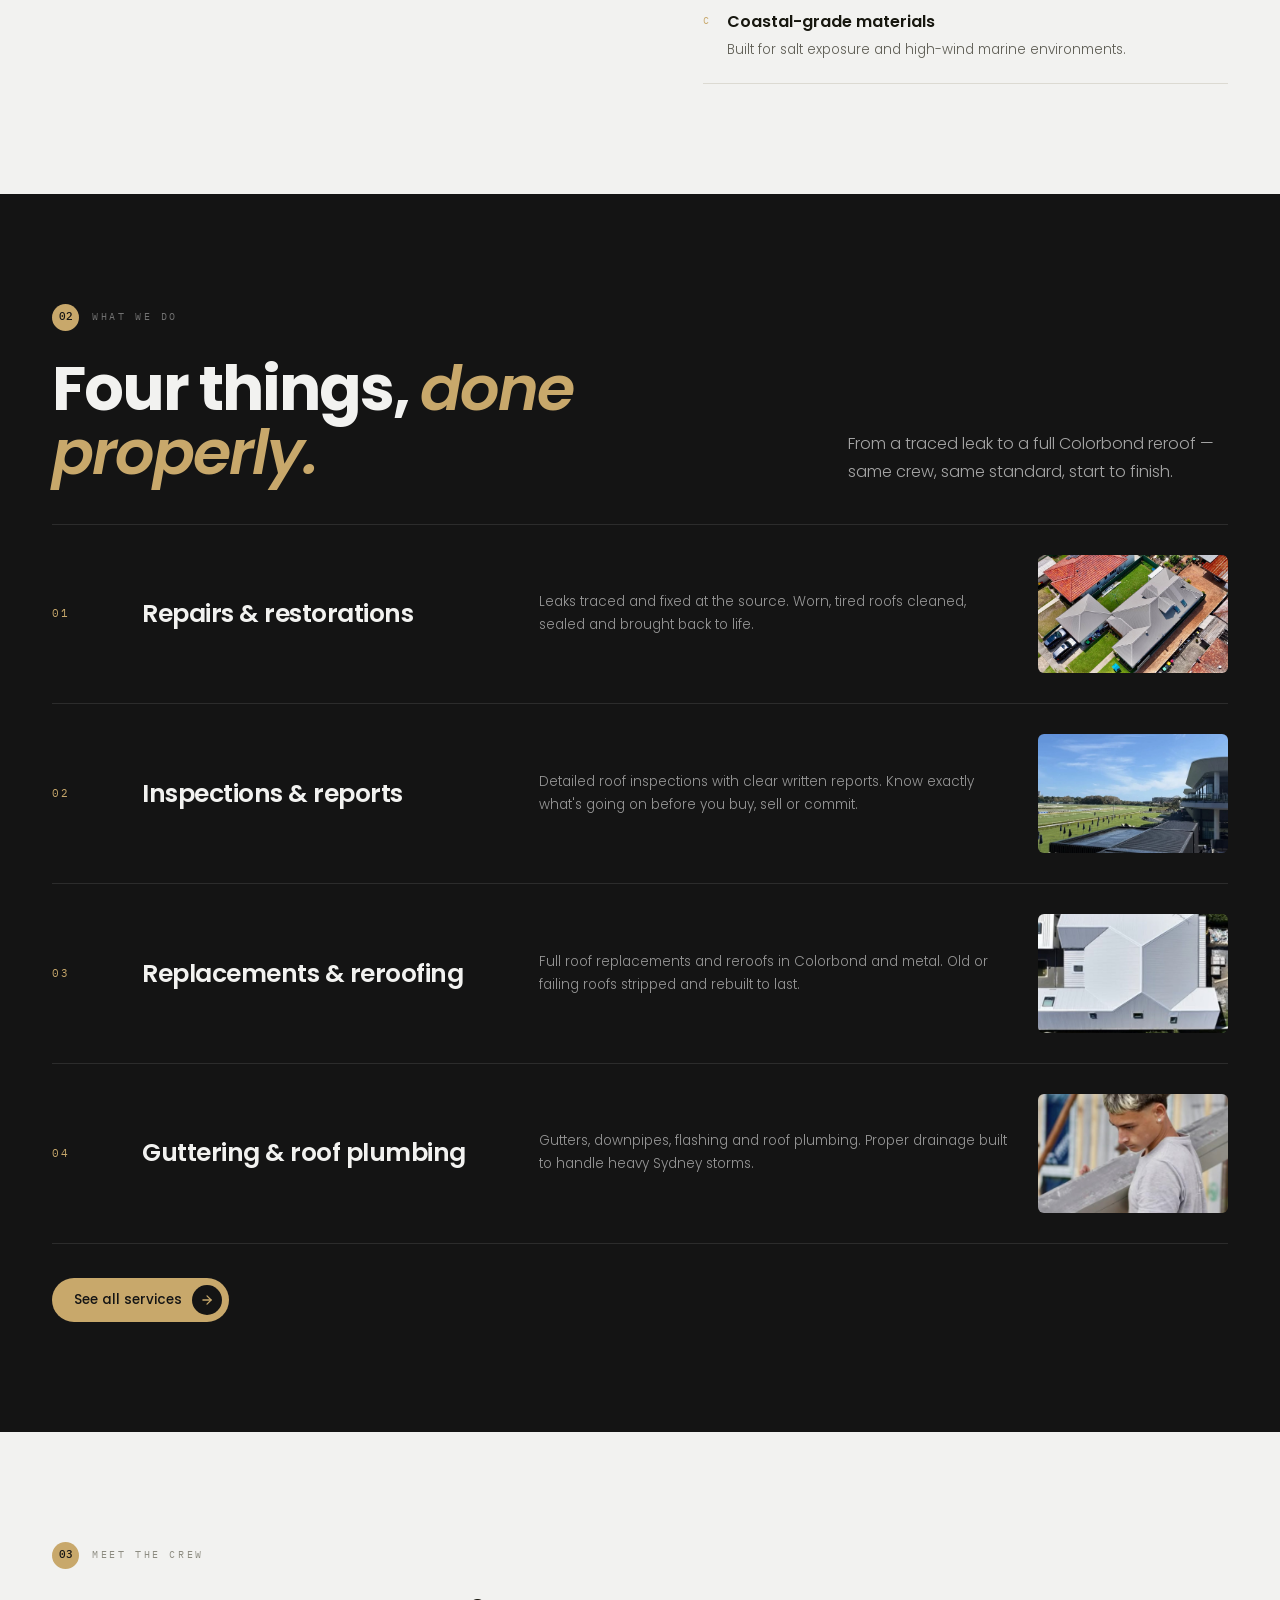
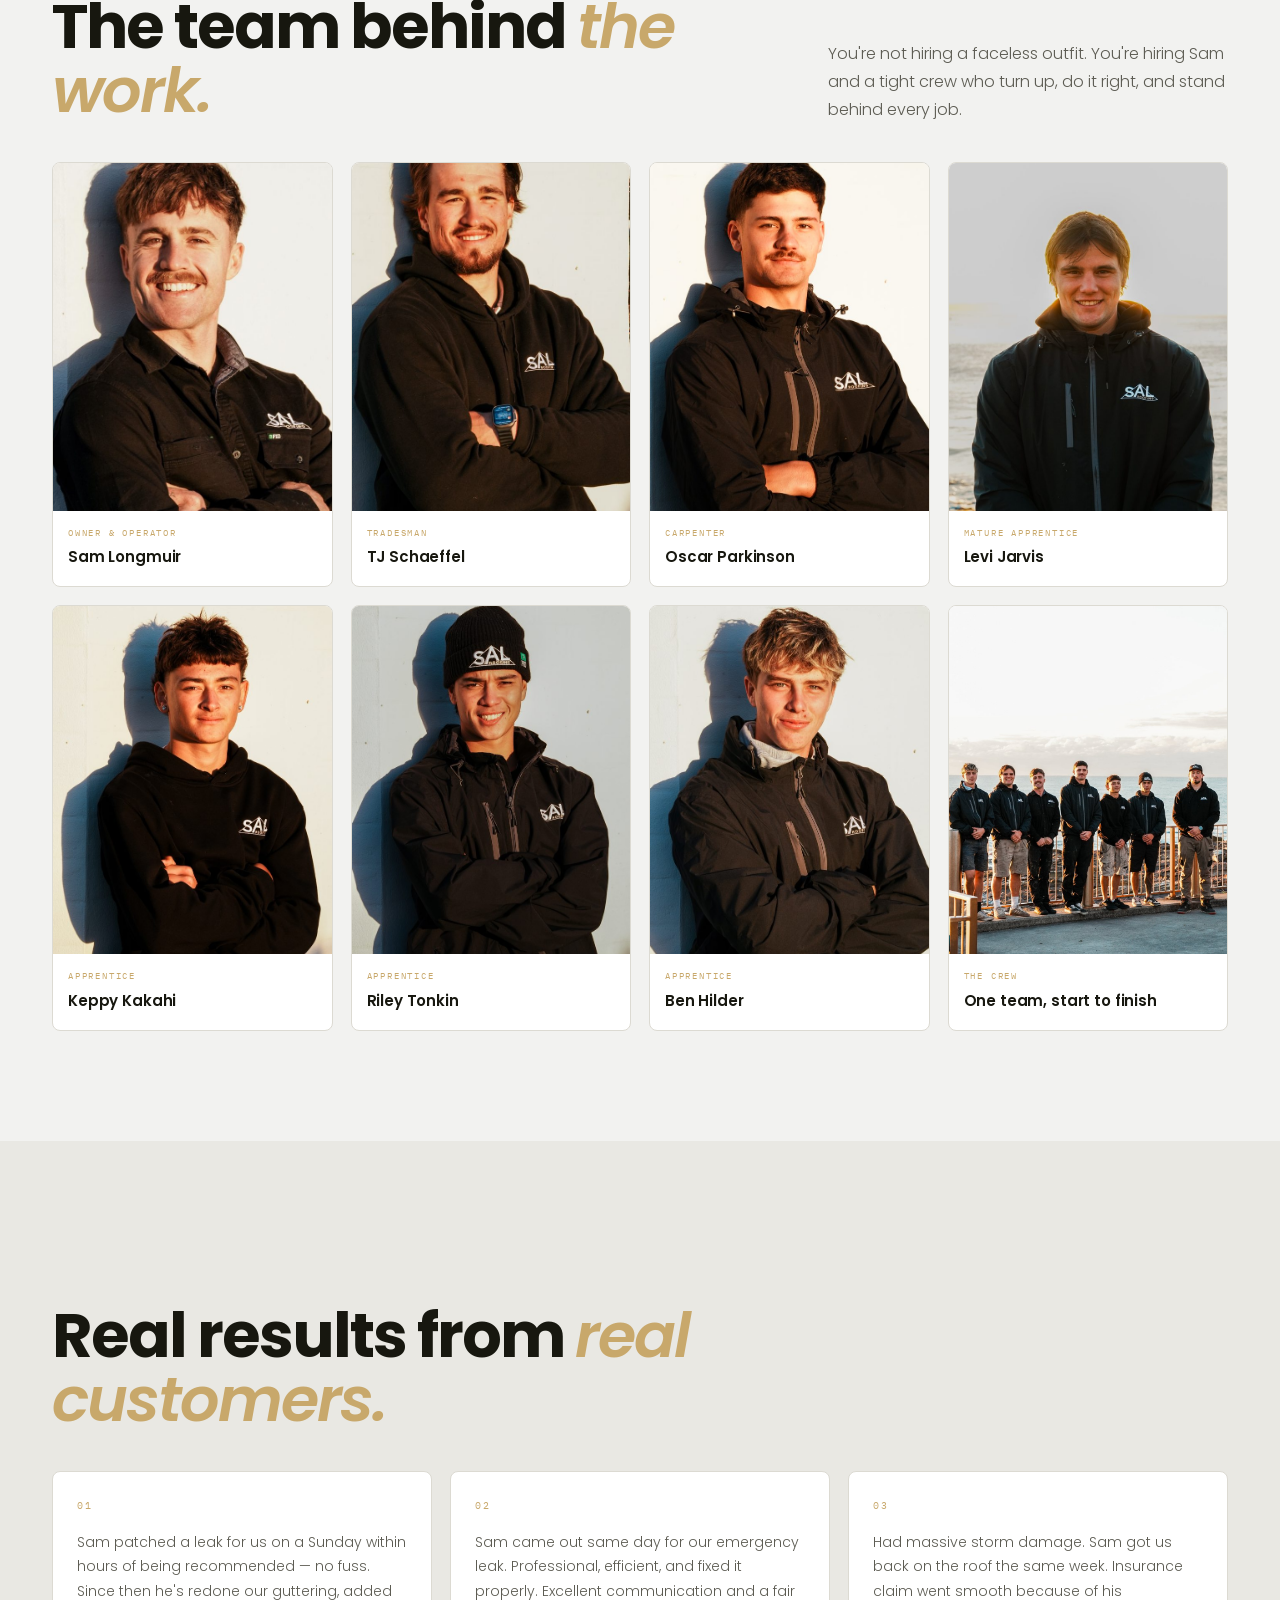
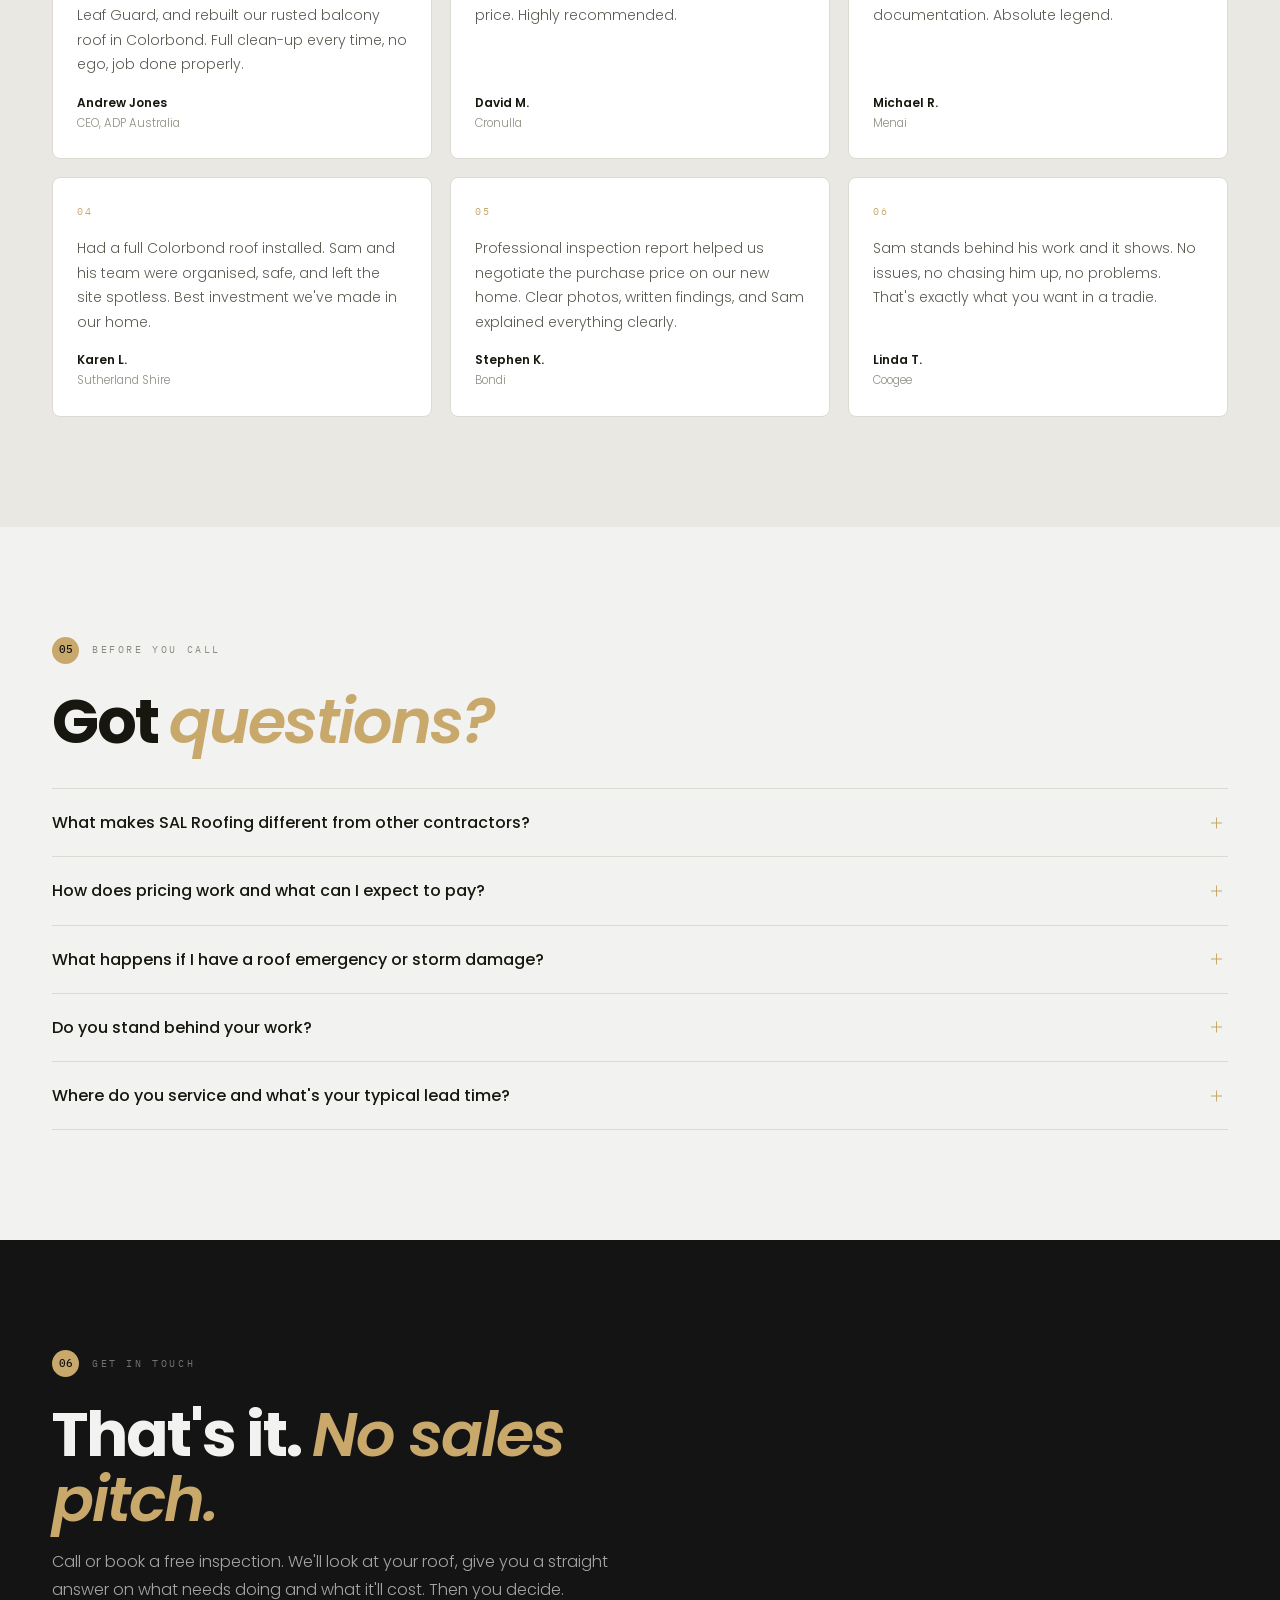
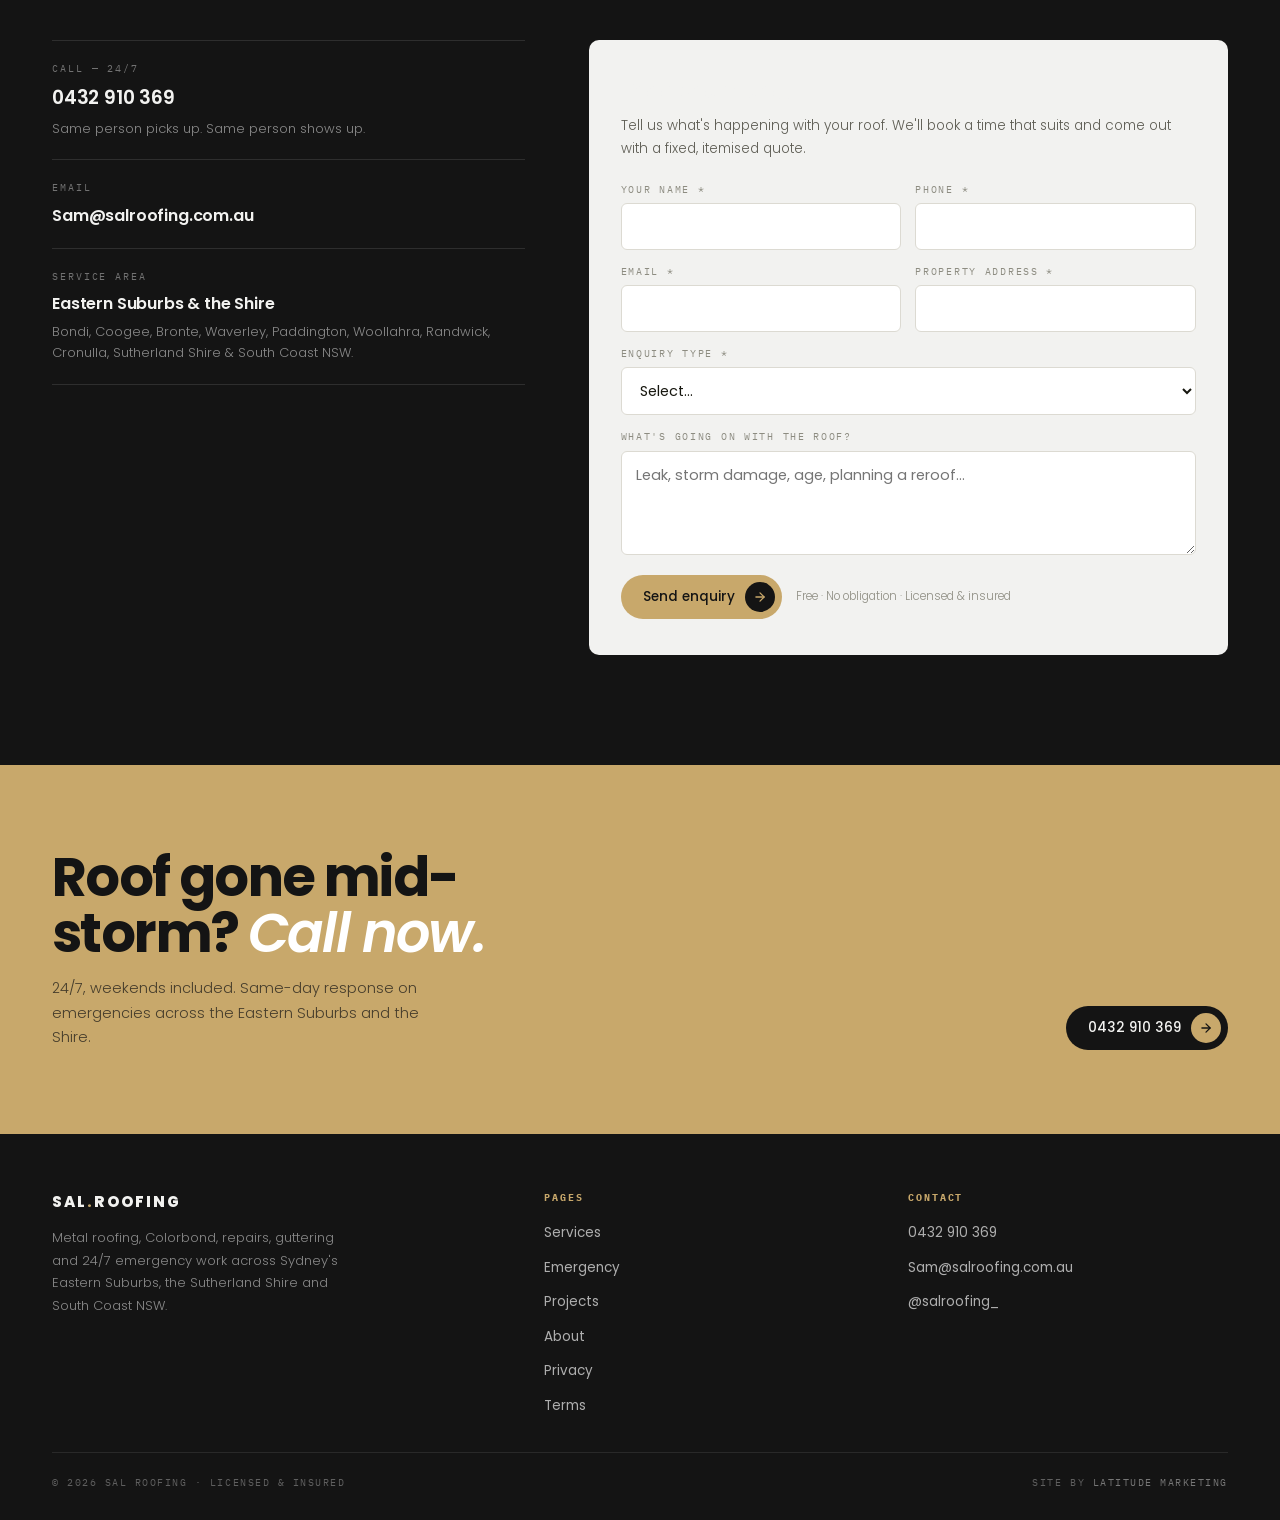
==== commit 078ed4fd: "Revert stale terms re-upload (terms were already live) Co-Authored-By: Claude Opus 5.5 <noreply@anth" ====
--- a/index.html
+++ b/index.html
@@ -804,8 +804,8 @@
           <li><a href="/emergency">Emergency</a></li>
           <li><a href="/projects">Projects</a></li>
           <li><a href="/about">About</a></li>
-          <li><a href="/terms">Terms and Conditions</a></li>
-          <li><a href="/privacy">Privacy Policy</a></li>
+          <li><a href="/privacy">Privacy</a></li>
+          <li><a href="/terms">Terms</a></li>
         </ul>
       </div>
       <div>
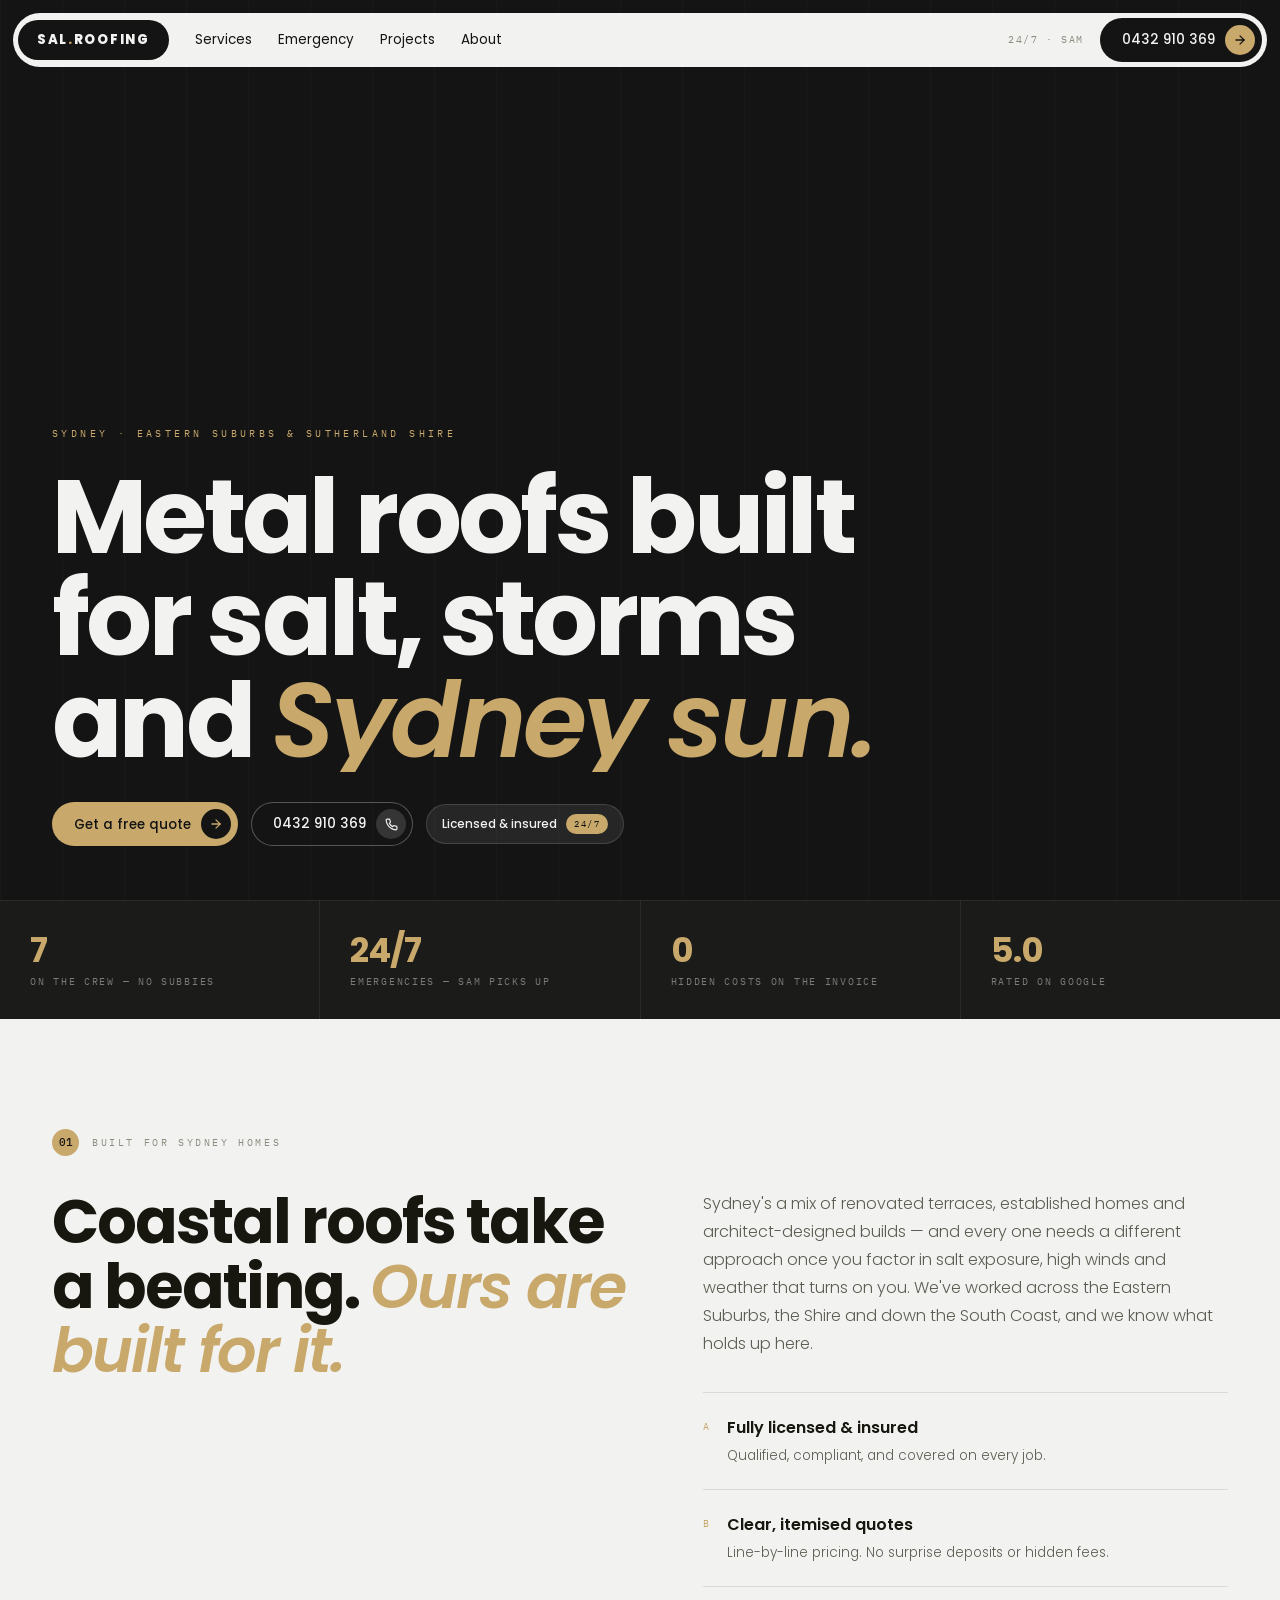
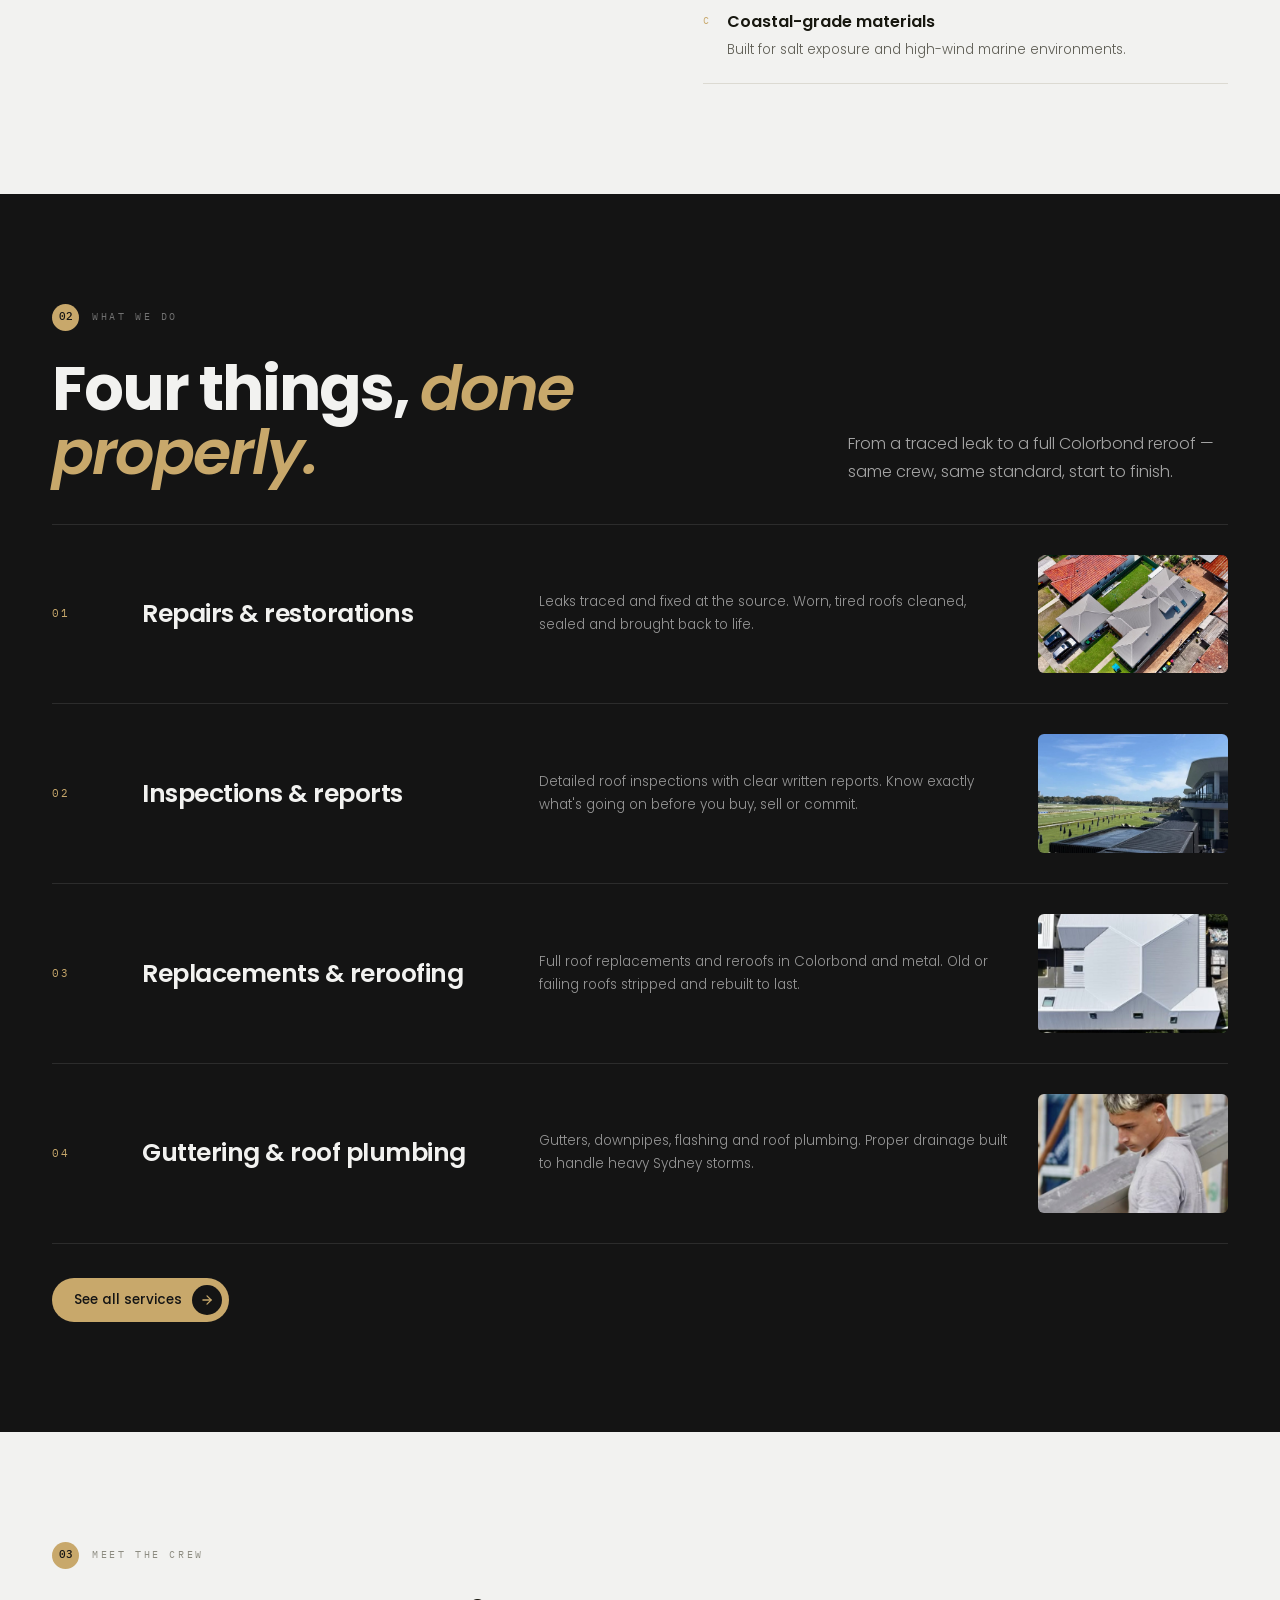
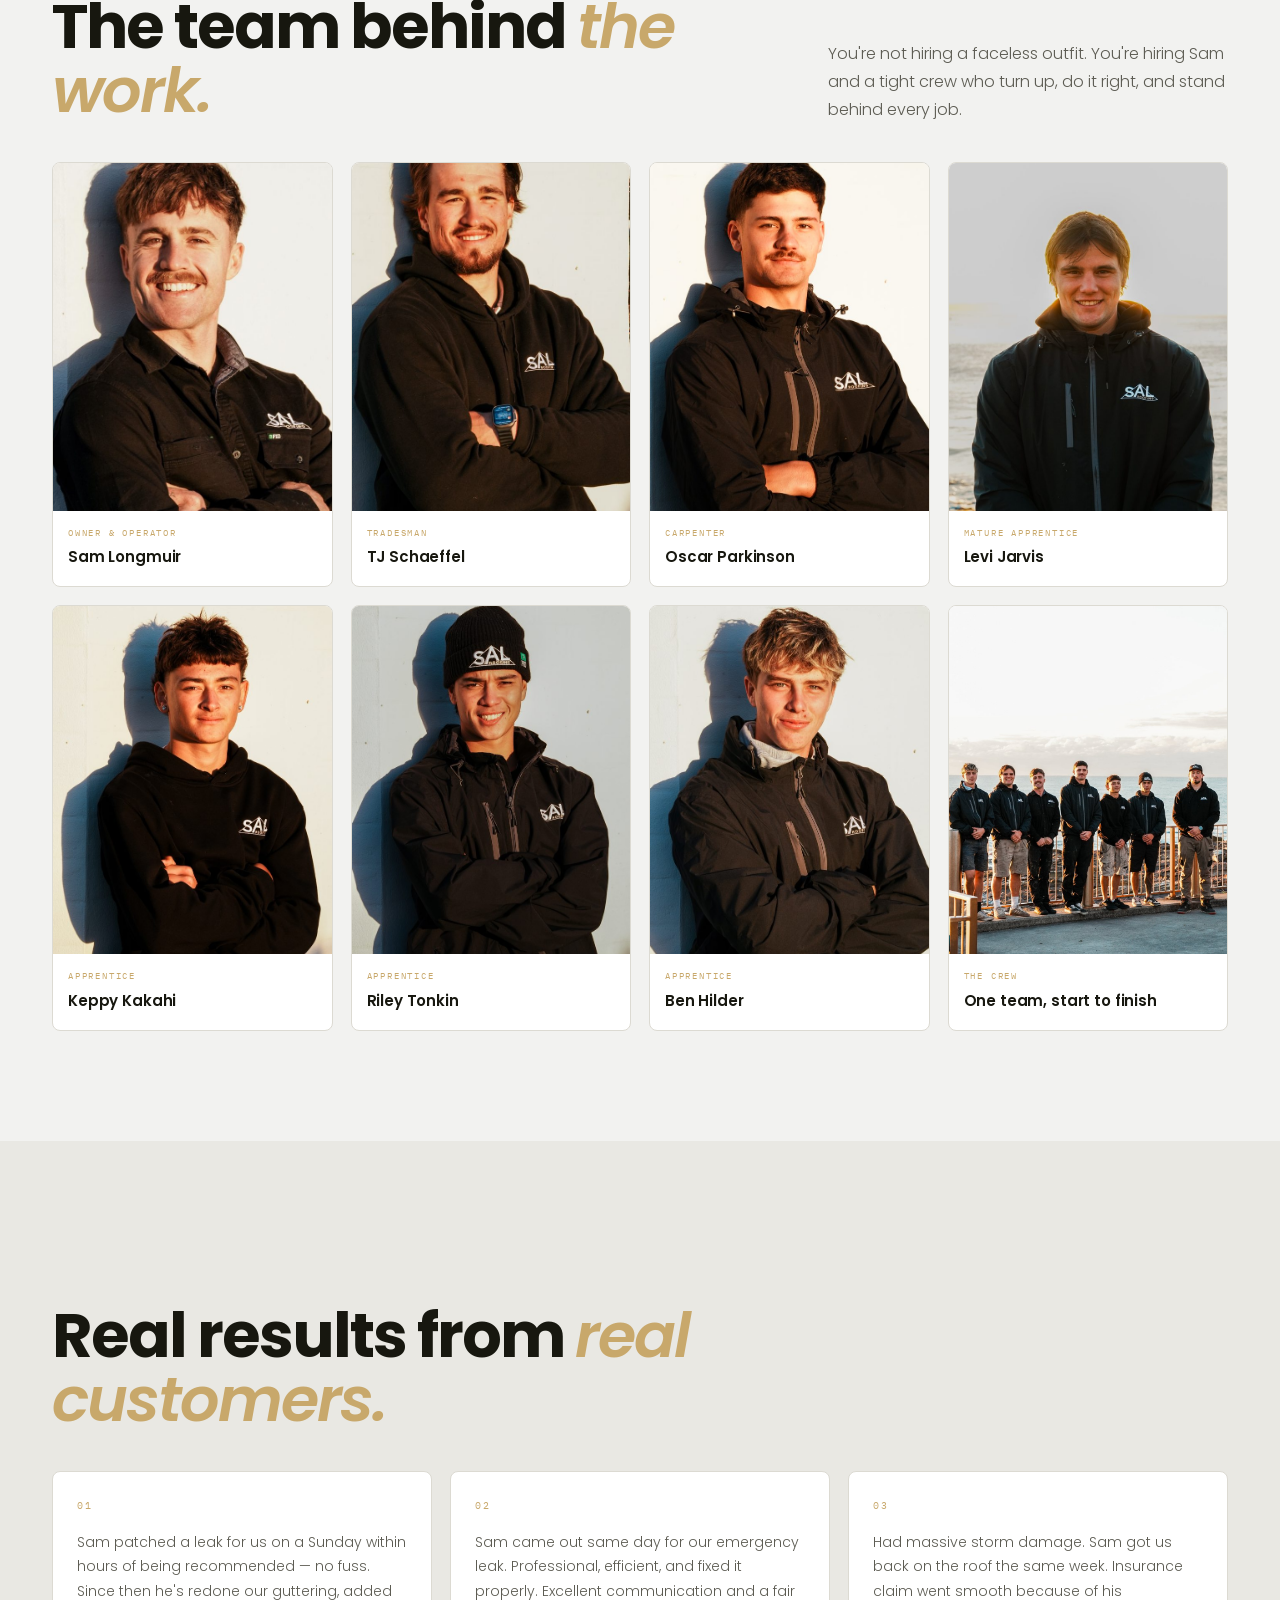
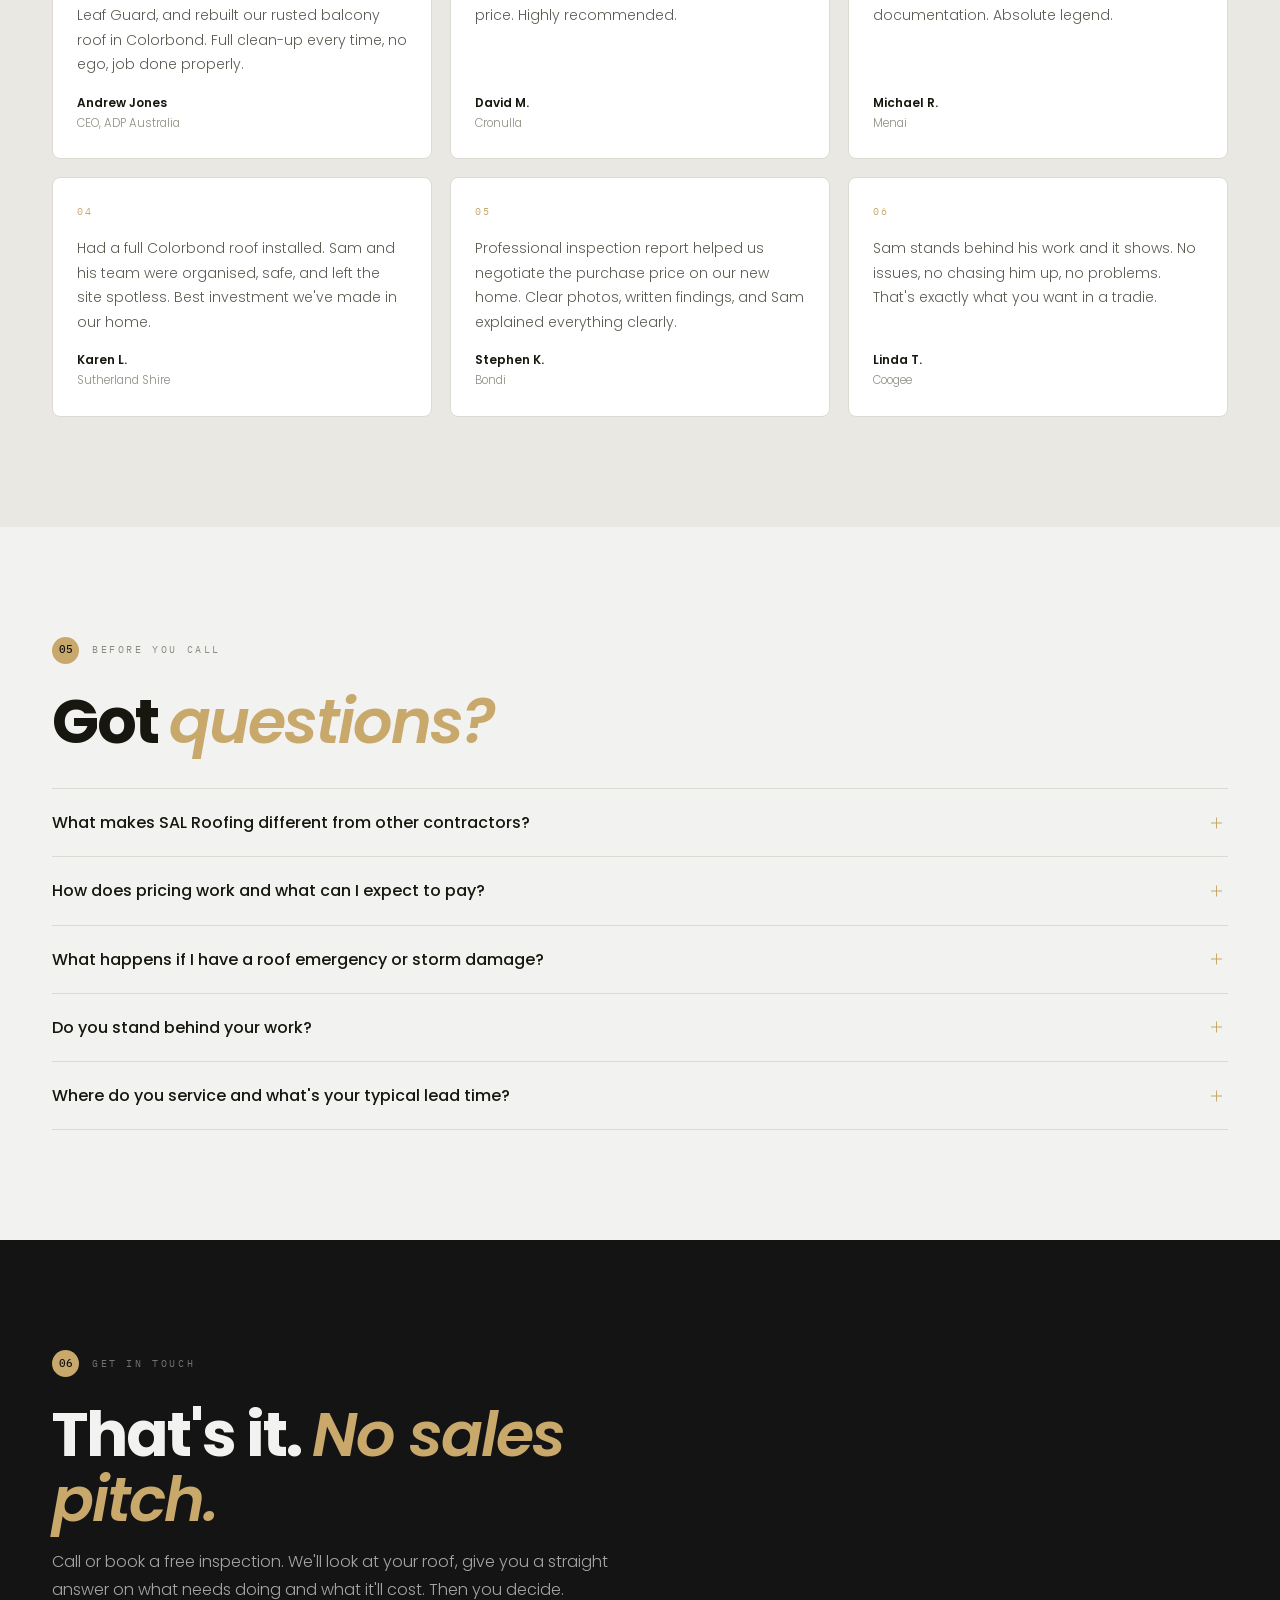
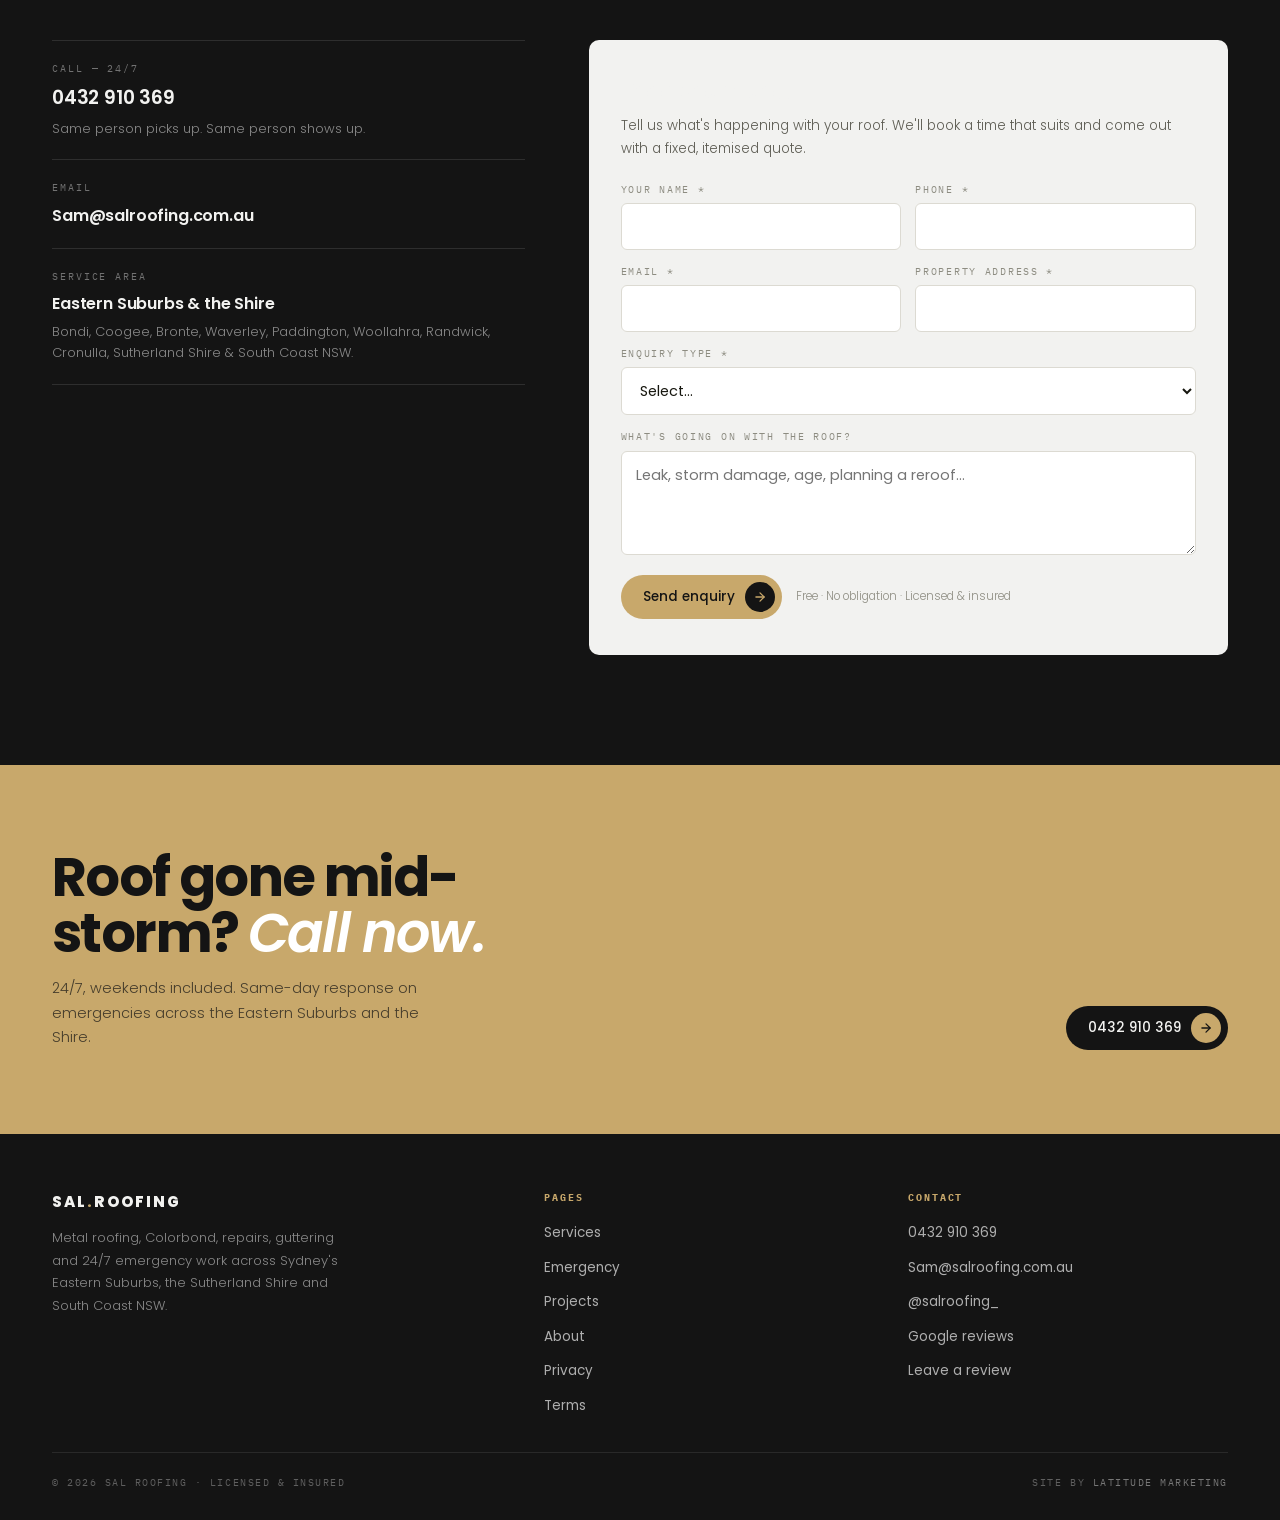
==== commit 5bface03: "Footer: link to Google reviews and leave a review Co-Authored-By: Claude Opus 5.5 <noreply@anthropic" ====
--- a/index.html
+++ b/index.html
@@ -814,6 +814,8 @@
           <li><a href="tel:0432910369">0432 910 369</a></li>
           <li><a href="mailto:Sam@salroofing.com.au">Sam@salroofing.com.au</a></li>
           <li><a href="https://www.instagram.com/salroofing_/" target="_blank" rel="noopener">@salroofing_</a></li>
+          <li><a href="https://www.google.com/search?q=SAL+Roofing#lrd=0x2d15b902039d2df7:0xfc9009aa6b2f3c5c,1" target="_blank" rel="noopener">Google reviews</a></li>
+          <li><a href="https://www.google.com/search?q=SAL+Roofing#lrd=0x2d15b902039d2df7:0xfc9009aa6b2f3c5c,3" target="_blank" rel="noopener">Leave a review</a></li>
         </ul>
       </div>
     </div>
@@ -964,5 +966,17 @@
 </script>
   <script>window.va = window.va || function () { (window.vaq = window.vaq || []).push(arguments); };</script>
   <script defer src="/_vercel/insights/script.js"></script>
+<!-- lm-track -->
+<script>
+(function(){
+  function ev(n,p){try{if(typeof window.gtag==='function')window.gtag('event',n,p||{});}catch(e){}}
+  document.addEventListener('click',function(e){
+    var a=e.target&&e.target.closest?e.target.closest('a[href^="tel:"],a[href^="mailto:"]'):null; if(!a)return;
+    var h=a.getAttribute('href')||'';
+    if(h.indexOf('tel:')===0)ev('phone_call',{phone:h.slice(4).replace(/\s/g,''),page_path:location.pathname});
+    else ev('email_click',{page_path:location.pathname});
+  },true);
+})();
+</script>
 </body>
 </html>
